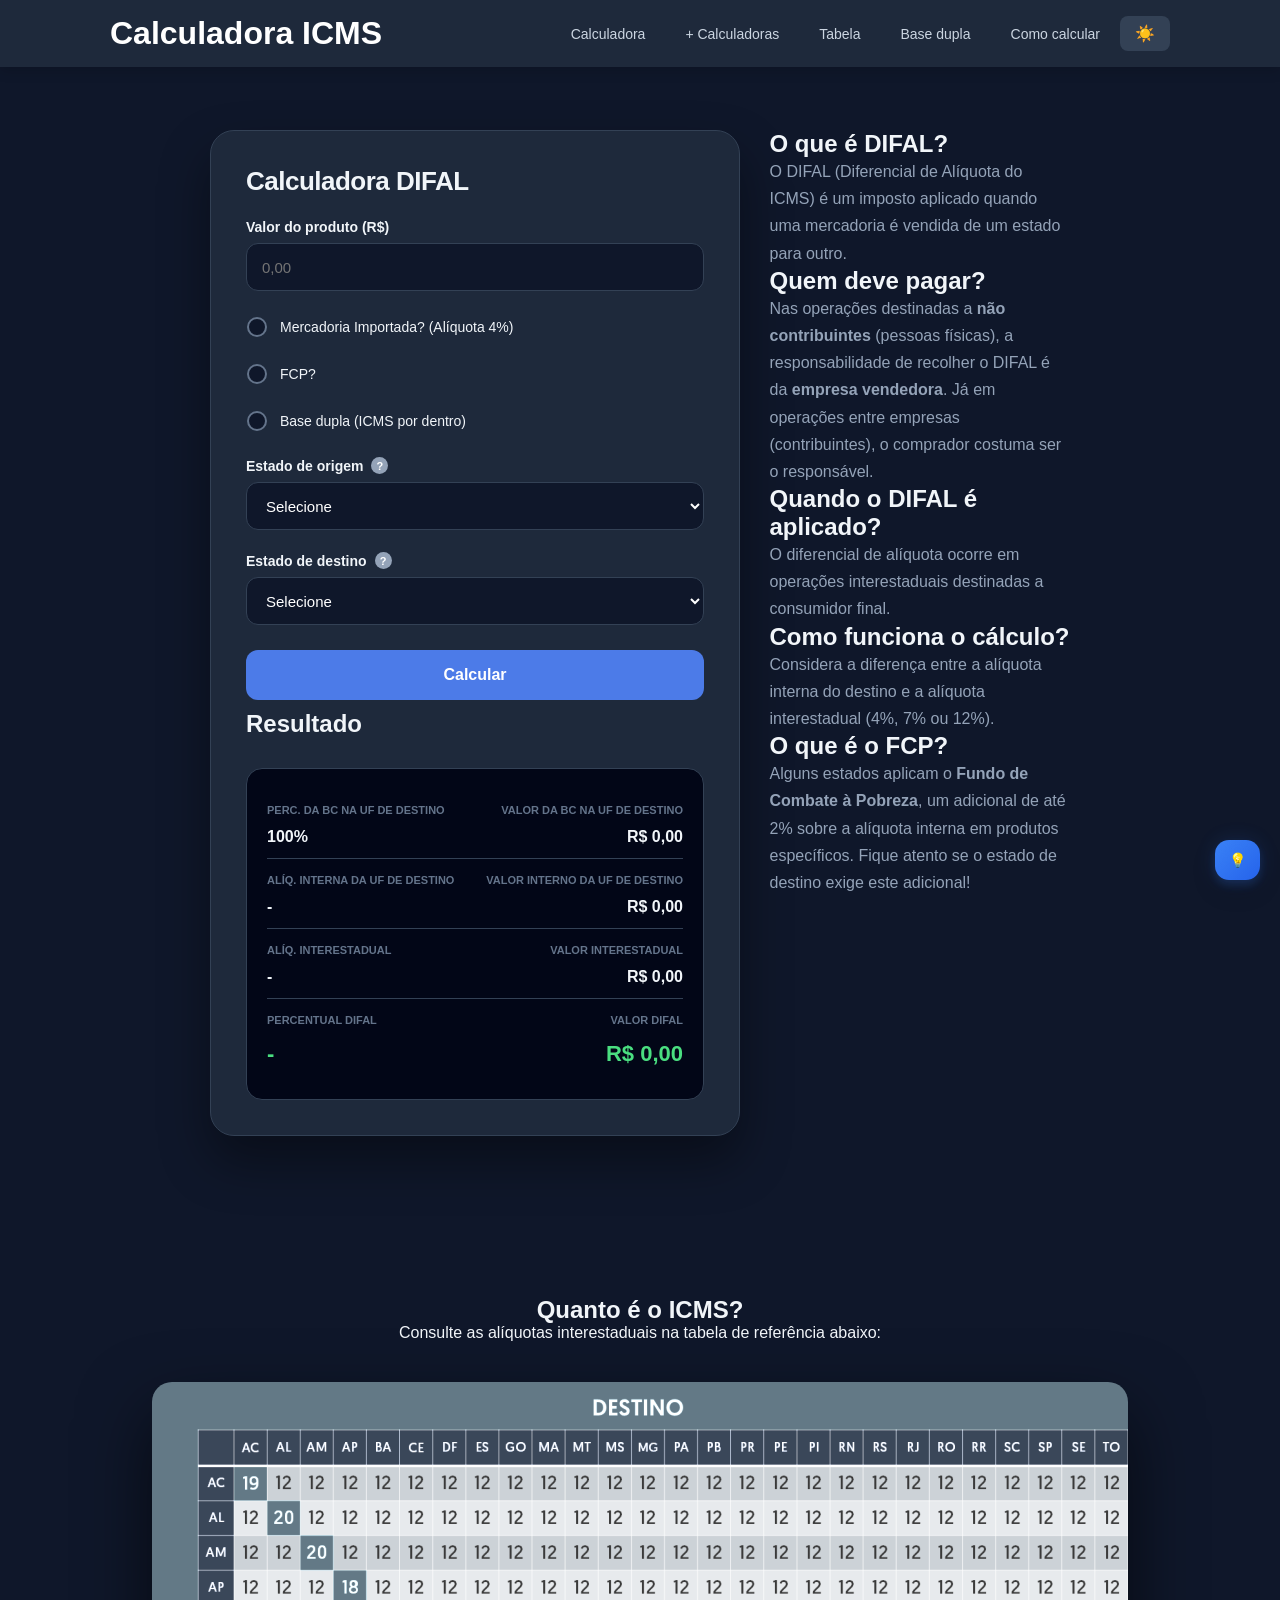
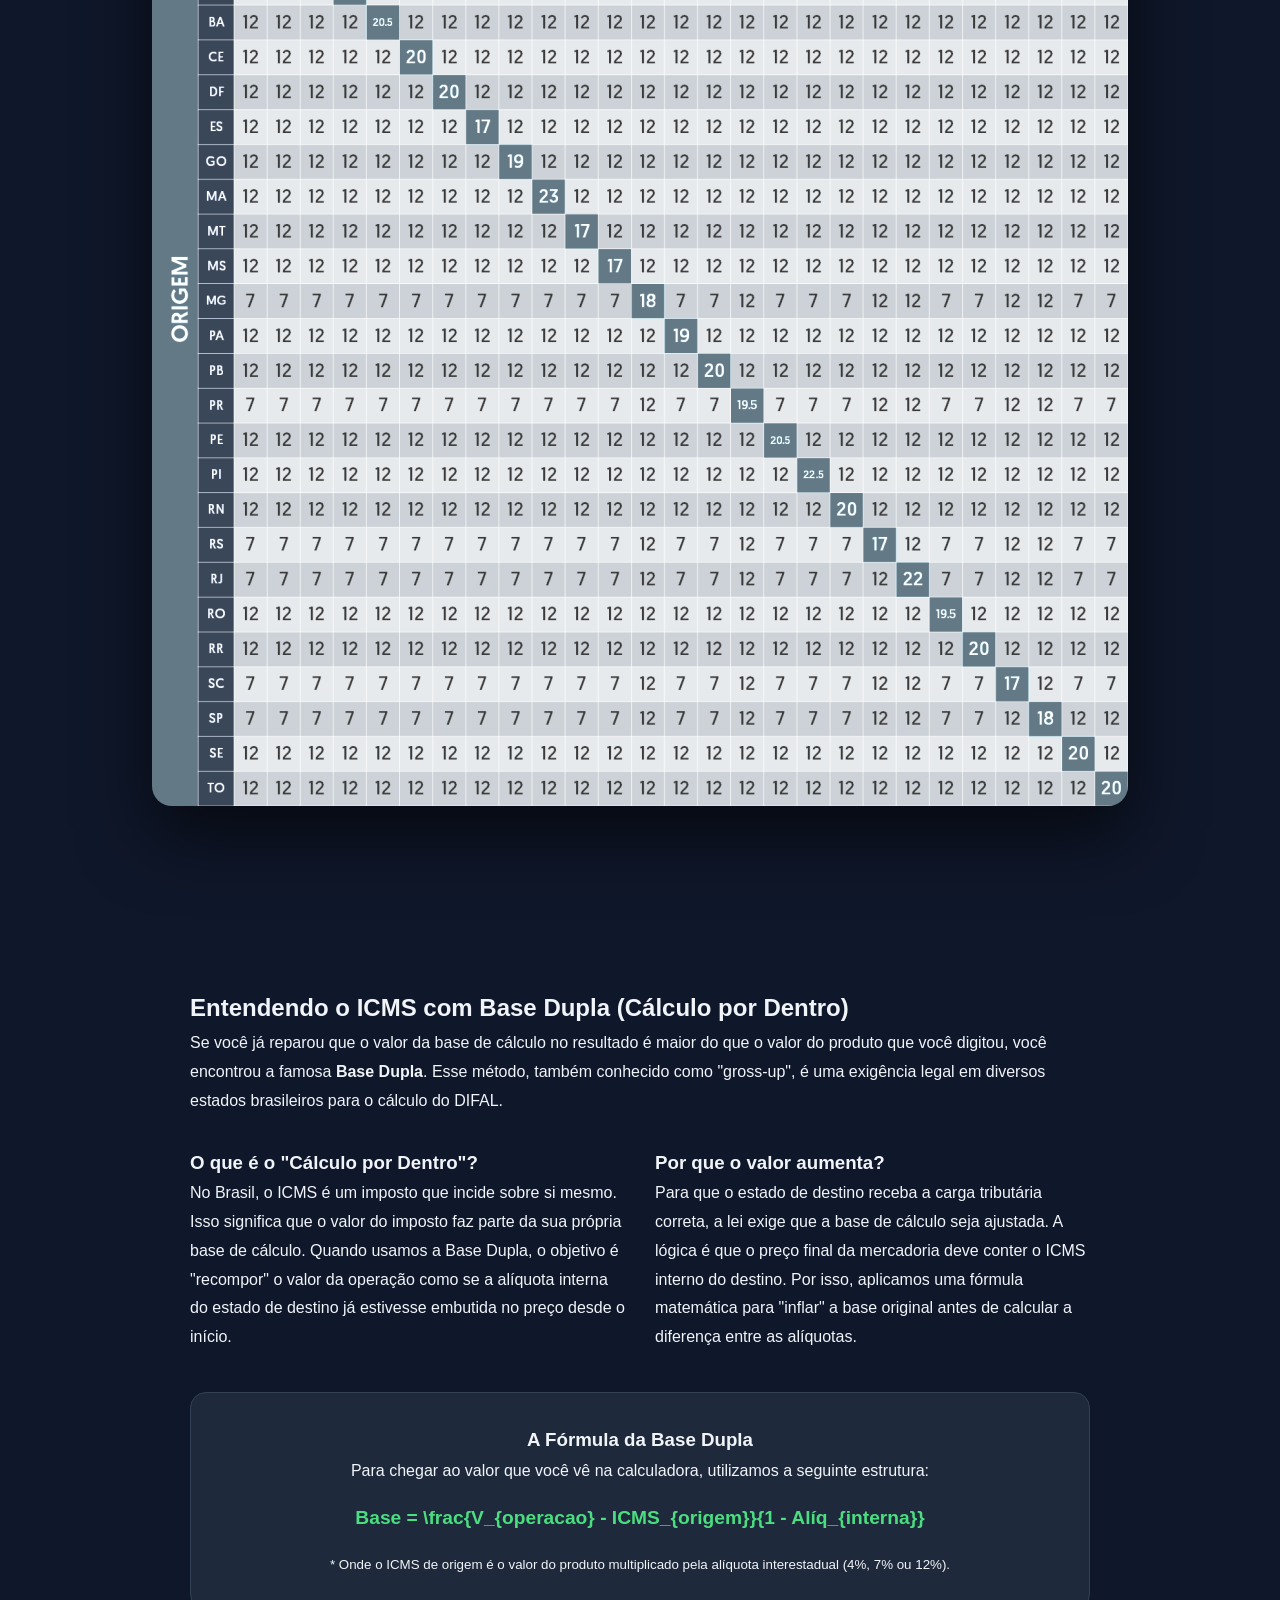
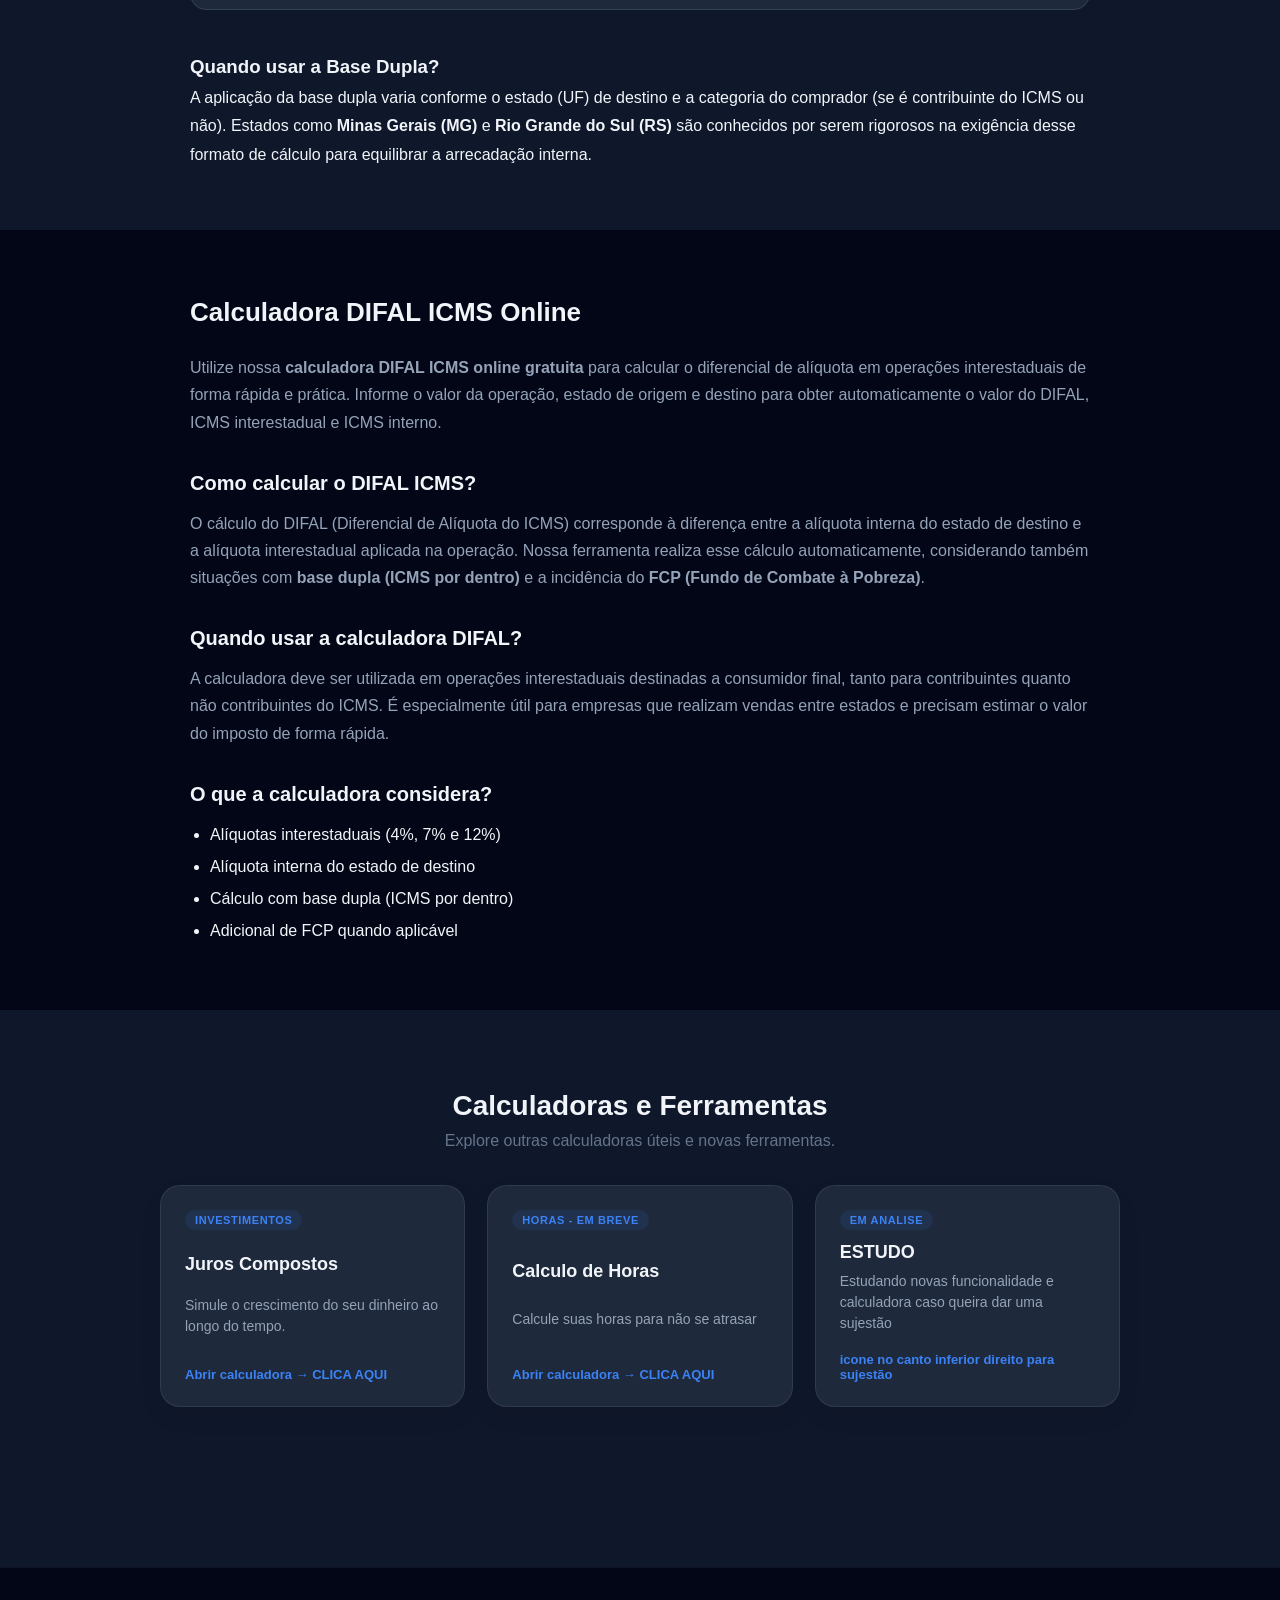
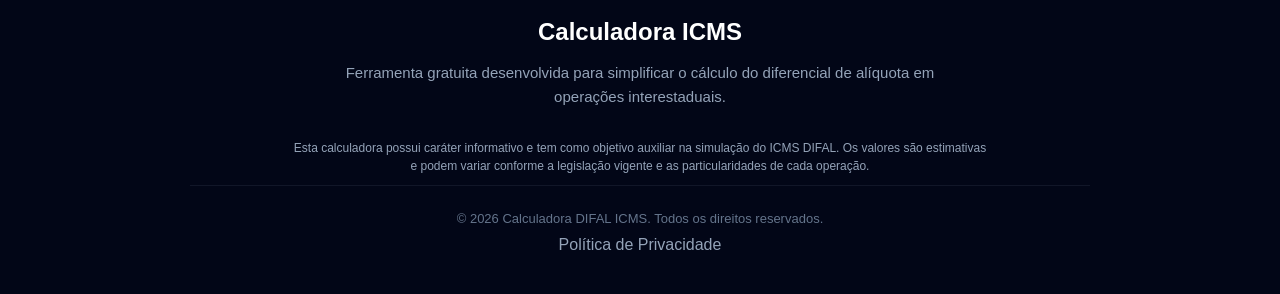
==== index.html @ e526565d "+ CALCULADORA E SUJESTÃO ADICIONEI UM CAMPO DE SUJESTÃO CASO ALGUMA PESSOA QUERIA ALGO QUE SEJA DESS" ====
<!DOCTYPE html>
<html lang="pt-BR">
<head>
    <title>Calculadora DIFAL ICMS Online Grátis (Atualizada 2026 com FCP e Base Dupla)</title>
    <meta charset="UTF-8">
    <meta name="viewport" content="width=device-width, initial-scale=1.0">
    <link rel="icon" type="image/png" href="/favicon.png">
    <link rel="shortcut icon" href="/favicon.png">
    <meta name="robots" content="index, follow">
    <link rel="stylesheet" href="style.css">
    <script async src="https://pagead2.googlesyndication.com/pagead/js/adsbygoogle.js?client=ca-pub-2922037030125492"
     crossorigin="anonymous">
    </script>
    <link rel="canonical" href="https://calculadora-icms-difal.vercel.app/">
    <meta property="og:image" content="URL_DA_IMAGEM">
    <meta name="google-adsense-account" content="ca-pub-2922037030125492">
    <meta name="description" content="Calcule o DIFAL ICMS online grátis em segundos. Ferramenta atualizada com base dupla, FCP e alíquotas interestaduais. Simples, rápido e confiável.">
    <meta name="keywords" content="ICMS DIFAL, calculadora DIFAL, diferencial de alíquota, ICMS interestadual">
    <meta property="og:title" content="Calculadora ICMS DIFAL">
    <meta property="og:description" content="Ferramenta gratuita para cálculo do DIFAL">
    <meta property="og:url" content="https://calculadora-icms-difal.vercel.app/">
    <meta property="og:type" content="website">
    <meta property="og:site_name" content="Calculadora DIFAL ICMS">
    <meta name="application-name" content="Calculadora DIFAL ICMS">
    <meta name="apple-mobile-web-app-title" content="Calculadora DIFAL ICMS">

    <script type="application/ld+json">
        {
         "@context": "https://schema.org",
         "@type": "WebSite",
         "name": "Calculadora DIFAL ICMS",
         "url": "https://calculadora-icms-difal.vercel.app/"
        }
    </script>
</head>
<body class="dark">
<header class="menu">
    <div class="menu-container">

        <h1 class="logo">Calculadora ICMS</h1>

        <!-- MENU DESKTOP -->
        <nav class="menu-links">
            <a href="#calculadora">Calculadora</a>
            <a href="#info">+ Calculadoras</a>
            <a href="#tabela">Tabela</a>
            <a href="#basedupla">Base dupla</a>
            <a href="como-calcular-difal.html">Como calcular</a>
            <button id="toggleTema" class="botaoTema">☀️</button>
        </nav>

        <!-- BOTÃO MOBILE -->
        <button id="menuToggle" class="menu-toggle">☰</button>

    </div>
</header>

<!-- OVERLAY -->
<div id="overlay" class="overlay"></div>

<!-- MENU MOBILE -->
<nav id="menuNav" class="side-menu">
    <button id="closeMenu" class="fechar-menu">✕</button>

    <a href="#calculadora">Calculadora</a>
    <a href="#info">+ Calculadoras</a>
    <a href="#tabela">Tabela ICMS</a>
    <a href="#basedupla">Base dupla ICMS</a>
    <a href="como-calcular-difal.html">Como calcular</a>

    <div class="divider"></div>

    <button id="toggleTemaMobile" class="menu-item">
        ☀️ Alternar tema
    </button>
</nav>

<section id="calculadora" class="secao-principal">
    <div class="layout">
        
        <div class="coluna-calculadora">
            <div class="card animar-entrada">
                <h1>Calculadora DIFAL</h1>

                <div class="campo">
                    <label>Valor do produto (R$)</label>
                    <input type="text" id="valor" placeholder="0,00">
                </div>

                <div class="campo-check">
                    <label class="checkbox-container">
                        <input type="checkbox" id="importado">
                    </label>
                    <span class="label-text">Mercadoria Importada? (Alíquota 4%)</span>
                </div>

                <div class="campo-check">
                    <label class="checkbox-container">
                        <input type="checkbox" id="ativarFCP" onchange="toggleFCP()">
                    </label>
                    <span class="label-text">FCP?</span>

                    <select id="fcp_select" style="display: none; width: auto; height: 35px; margin-left: 10px; padding: 2px 10px;">
                        <option value="1">1%</option>
                        <option value="2">2%</option>
                    </select>
                </div>

                <div class="campo-check">
                    <label class="checkbox-container">
                        <input type="checkbox" id="baseDupla">
                    </label>
                    <span class="label-text">Base dupla (ICMS por dentro)</span>
                </div>
                
                <div class="campo">
                    <label>
                        Estado de origem 
                        <span class="help-icon">
                            ?
                            <span class="tooltip-text">UF de onde a mercadoria está saindo (onde o vendedor está).</span>
                        </span>
                    </label>
                    <select id="origem">
                        <option value="">Selecione</option>
                    </select>
                </div>

                <div class="campo">
                    <label>
                        Estado de destino 
                        <span class="help-icon">
                            ?
                            <span class="tooltip-text">UF para onde a mercadoria será entregue (onde o comprador está).</span>
                        </span>
                    </label>
                    <select id="destino">
                        <option value="">Selecione</option>
                    </select>
                </div>
                
                <button class="botaoCalcular" onclick="calcular()">Calcular</button>

                <h2>Resultado</h2>

                <div class="resultado">
                    <div class="resultado-titulo">
                        <span>Perc. da BC na UF de destino</span>
                        <span>Valor da BC na UF de destino</span>
                    </div>
                    <div class="resultado-linha">
                        <span>100%</span>
                        <span id="resBase">R$ 0,00</span>
                    </div>
                    <div class="resultado-linha base-dupla" style="display:none;">
                        <span>Base ICMS (dupla)
                            <span class="help-icon">
                                i
                                <span class="tooltip-text">A base é "reajustada" porque o imposto integra sua própria base de cálculo (cálculo por dentro), conforme a legislação do DIFAL.</span>
                            </span>
                        </span>
                        <span id="resBaseDupla">R$ 0,00</span>
                    </div>
                    <div class="resultado-titulo">
                        <span>Alíq. interna da UF de destino</span>
                        <span>Valor interno da UF de destino</span>
                    </div>
                    <div class="resultado-linha">
                        <span id="resAliqInterna">-</span>
                        <span id="resValorInterno">R$ 0,00</span>
                    </div>

                    <div class="resultado-titulo">
                        <span>Alíq. interestadual</span>
                        <span>Valor interestadual</span>
                    </div>
                    <div class="resultado-linha">
                        <span id="resAliqInterestadual">-</span>
                        <span id="resValorInterestadual">R$ 0,00</span>
                    </div>
                    
                    <div class="resultado-titulo fcp-linha" style="display:none;">
                        <span>Alíquota FCP destino</span>
                        <span>Valor FCP destino</span>
                    </div>

                    <div class="resultado-linha fcp-linha" style="display:none;">
                        <span id="resAliqFCP">-</span>
                        <span id="resValorFCP">R$ 0,00</span>
                    </div>

                    <div class="resultado-titulo">
                        <span>Percentual DIFAL</span>
                        <span>Valor DIFAL</span>
                    </div>

                    <div class="resultado-linha destaque">
                        <span id="resDifal">-</span>
                        <span id="resValorDifal">R$ 0,00</span>
                    </div>

                    <div class="resultado-titulo total-destino" style="display:none;">
                        <span>Difal + FCP</span>
                        <span>Valor total</span>
                    </div>

                    <div class="resultado-linha destaque total-destino" style="display:none;">
                        <span>Total a recolher</span>
                        <span id="resTotalDestino">R$ 0,00</span>
                    </div>
                </div>
            </div>
        </div>

        <div  class="coluna-texto animar-entrada-atraso">
            <h2>O que é DIFAL?</h2>
            <p>O DIFAL (Diferencial de Alíquota do ICMS) é um imposto aplicado quando uma mercadoria é vendida de um estado para outro.</p>

            <h2>Quem deve pagar?</h2>
            <p>Nas operações destinadas a <b>não contribuintes</b> (pessoas físicas), a responsabilidade de recolher o DIFAL é da <b>empresa vendedora</b>. Já em operações entre empresas (contribuintes), o comprador costuma ser o responsável.</p>

            <h2>Quando o DIFAL é aplicado?</h2>
            <p>O diferencial de alíquota ocorre em operações interestaduais destinadas a consumidor final.</p>

            <h2>Como funciona o cálculo?</h2>
            <p>Considera a diferença entre a alíquota interna do destino e a alíquota interestadual (4%, 7% ou 12%).</p>

            <h2>O que é o FCP?</h2>
            <p>Alguns estados aplicam o <b>Fundo de Combate à Pobreza</b>, um adicional de até 2% sobre a alíquota interna em produtos específicos. Fique atento se o estado de destino exige este adicional!</p>
        </div>

    </div>
</section>

<section id="tabela" class="secao-tabela">
    <div class="container-tabela">
        <h2>Quanto é o ICMS?</h2>
        <p>Consulte as alíquotas interestaduais na tabela de referência abaixo:</p>
        <img class="imagemTabela" src="tabela-icms.png" alt="Tabela ICMS">
    </div>
</section>
<section id="basedupla" class="secao-explicao">
    <div class="container-texto">
        <h2>Entendendo o ICMS com Base Dupla (Cálculo por Dentro)</h2>
        <p>
            Se você já reparou que o valor da base de cálculo no resultado é maior do que o valor do produto que você digitou, você encontrou a famosa <b>Base Dupla</b>. 
            Esse método, também conhecido como "gross-up", é uma exigência legal em diversos estados brasileiros para o cálculo do DIFAL.
        </p>

        <div class="grid-explicao">
            <div class="item-explicao">
                <h3>O que é o "Cálculo por Dentro"?</h3>
                <p>
                    No Brasil, o ICMS é um imposto que incide sobre si mesmo. Isso significa que o valor do imposto faz parte da sua própria base de cálculo. 
                    Quando usamos a Base Dupla, o objetivo é "recompor" o valor da operação como se a alíquota interna do estado de destino já estivesse embutida no preço desde o início.
                </p>
            </div>

            <div class="item-explicao">
                <h3>Por que o valor aumenta?</h3>
                <p>
                    Para que o estado de destino receba a carga tributária correta, a lei exige que a base de cálculo seja ajustada. 
                    A lógica é que o preço final da mercadoria deve conter o ICMS interno do destino. Por isso, aplicamos uma fórmula matemática para "inflar" a base original antes de calcular a diferença entre as alíquotas.
                </p>
            </div>
        </div>

        <div class="formula-box">
            <h3>A Fórmula da Base Dupla</h3>
            <p>Para chegar ao valor que você vê na calculadora, utilizamos a seguinte estrutura:</p>
            <div class="formula">
                Base = \frac{V_{operacao} - ICMS_{origem}}{1 - Alíq_{interna}}
            </div>
            <p><small>* Onde o ICMS de origem é o valor do produto multiplicado pela alíquota interestadual (4%, 7% ou 12%).</small></p>
        </div>

        <h3>Quando usar a Base Dupla?</h3>
        <p>
            A aplicação da base dupla varia conforme o estado (UF) de destino e a categoria do comprador (se é contribuinte do ICMS ou não). 
            Estados como <b>Minas Gerais (MG)</b> e <b>Rio Grande do Sul (RS)</b> são conhecidos por serem rigorosos na exigência desse formato de cálculo para equilibrar a arrecadação interna.
        </p>
    </div>
</section>

<section class="secao-seo">
    <div class="container-texto">

        <h2>Calculadora DIFAL ICMS Online</h2>
        <p>
            Utilize nossa <b>calculadora DIFAL ICMS online gratuita</b> para calcular o diferencial de alíquota em operações interestaduais de forma rápida e prática.
            Informe o valor da operação, estado de origem e destino para obter automaticamente o valor do DIFAL, ICMS interestadual e ICMS interno.
        </p>

        <h3>Como calcular o DIFAL ICMS?</h3>
        <p>
            O cálculo do DIFAL (Diferencial de Alíquota do ICMS) corresponde à diferença entre a alíquota interna do estado de destino e a alíquota interestadual aplicada na operação.
            Nossa ferramenta realiza esse cálculo automaticamente, considerando também situações com <b>base dupla (ICMS por dentro)</b> e a incidência do <b>FCP (Fundo de Combate à Pobreza)</b>.
        </p>

        <h3>Quando usar a calculadora DIFAL?</h3>
        <p>
            A calculadora deve ser utilizada em operações interestaduais destinadas a consumidor final, tanto para contribuintes quanto não contribuintes do ICMS.
            É especialmente útil para empresas que realizam vendas entre estados e precisam estimar o valor do imposto de forma rápida.
        </p>

        <h3>O que a calculadora considera?</h3>
        <ul>
            <li>Alíquotas interestaduais (4%, 7% e 12%)</li>
            <li>Alíquota interna do estado de destino</li>
            <li>Cálculo com base dupla (ICMS por dentro)</li>
            <li>Adicional de FCP quando aplicável</li>
        </ul>

    </div>
</section>
<section id="info" class="secao-outras">

<div class="container-outras">

    <div class="titulo-calculadoras">
        <h2>Calculadoras e Ferramentas</h2>
        <p class="subtitulo-calculadoras">
            Explore outras calculadoras úteis e novas ferramentas.
        </p>    
    </div>
    <div class="grid-calculadoras">

        <a href="https://calculadora-financeira-sigma.vercel.app/" class="card-link">
            <span class="tag">Investimentos</span>
            <h3>Juros Compostos</h3>
            <p>Simule o crescimento do seu dinheiro ao longo do tempo.</p>
            <span class="cta">Abrir calculadora → CLICA AQUI</span>
        </a>

        <a href="#" class="card-link">
            <span class="tag">HORAS - EM BREVE</span>
            <h3>Calculo de Horas</h3>
            <p>Calcule suas horas para não se atrasar</p>
            <span class="cta">Abrir calculadora → CLICA AQUI</span>
        </a>

        <a href="#" class="card-link">
            <span class="tag">EM ANALISE</span>
            <h3>ESTUDO</h3>
            <p>Estudando novas funcionalidade e calculadora caso queira dar uma sujestão</p>
            <span class="cta">icone no canto inferior direito para sujestão</span>
        </a>


    </div>
</div>    
</section>
<footer class="footer">
    <div class="footer-container">
        <div class="footer-grid">
            <div class="footer-col centralizado">
                <h3 class="logo-footer">Calculadora ICMS</h3>
                <p>Ferramenta gratuita desenvolvida para simplificar o cálculo do diferencial de alíquota em operações interestaduais.</p>
            </div>
        </div>
        <div class="aviso-footer">
            <p>
            Esta calculadora possui caráter informativo e tem como objetivo auxiliar na simulação do ICMS DIFAL. 
            Os valores são estimativas e podem variar conforme a legislação vigente e as particularidades de cada operação.
            </p>
        </div>
        <div class="footer-bottom">
            <p>&copy; 2026 Calculadora DIFAL ICMS. Todos os direitos reservados.</p>
            
        </div>

        <div class="politica-privacidade">
            <a href="/politica-de-privacidade.html" style="color:#94a3b8; text-decoration:none;">
                Política de Privacidade
            </a>
        </div>
    </div>
</footer>
<div id="modalImagem" class="modal-imagem">
    <span class="fechar-modal">&times;</span>
    <img id="imgExpandida" class="conteudo-modal">
</div>
<script src="script.js"></script>
<!-- BOTÃO -->
<div class="btn-sugestao" onclick="abrirSugestao()">💡</div>

<!-- MODAL -->
<div class="modal-sugestao" id="modalSugestao">
  <div class="box-sugestao">

    <div class="topo-sugestao">
      <span>Enviar sugestão</span>
      <button onclick="fecharSugestao()">✕</button>
    </div>

    <form action="https://formsubmit.co/ajax/leotr2016.jb@gmail.com" method="POST"
        id="formSugestao"
        >

        <input type="text" name="titulo" placeholder="Título da sugestão" required>

        <textarea name="mensagem" placeholder="Digite sua sugestão..." required></textarea>

        <input type="hidden" name="_captcha" value="false">

        <button type="button" onclick="enviarSugestao()" class="btn-enviar-sugestao">
        Enviar sugestão
        </button>

        <div class="msg-sucesso" id="msgSucesso">
        Sugestão enviada com sucesso!
        </div>

    </form>

  </div>
</div>
</body>
</html>
---- style.css ----
/* --- CONFIGURAÇÕES GERAIS E TRANSICÃO DE TEMA --- */
body {
    font-family: 'Segoe UI', Tahoma, Geneva, Verdana, sans-serif;
    margin: 0;
    transition: background 0.4s ease, color 0.4s ease;
    background: #f1f5f9;
    color: #1e293b;
    overflow-x: hidden;
    padding-top: 70px;
}

* {
    margin: 0;
    padding: 0;
    box-sizing: border-box;
}
/* --- ANIMAÇÕES (Keyframes) --- */
@keyframes fadeInUp {
    from {
        opacity: 0;
        transform: translateY(30px);
    }
    to {
        opacity: 1;
        transform: translateY(0);
    }
}
@keyframes pulse {
    0% { box-shadow: 0 0 0 0 rgba(76, 123, 232, 0.6); }
    70% { box-shadow: 0 0 0 12px rgba(76, 123, 232, 0); }
    100% { box-shadow: 0 0 0 0 rgba(76, 123, 232, 0); }
}

.animar-entrada {
    animation: fadeInUp 0.7s ease-out forwards;
}

.animar-entrada-atraso {
    animation: fadeInUp 0.7s ease-out 0.3s forwards;
    opacity: 0;
}

/* --- MENU --- */
.menu { 
    position: fixed; /* Faz o menu ficar parado no topo */
    top: 0;
    left: 0;
    width: 100%;
    background: #1e293b; 
    padding: 15px 0; 
    box-shadow: 0 4px 12px rgba(0,0,0,0.15); /* Sombra para dar profundidade */
    z-index: 1000; /* Garante que ele fique acima de tudo */
    transition: background 0.3s ease, backdrop-filter 0.3s ease, box-shadow 0.3s ease;
}
.menu.topo {
    background: #1e293b;
}
.menu.scroll {
    background: rgba(30, 41, 59, 0.65);
    backdrop-filter: blur(10px);
    -webkit-backdrop-filter: blur(10px);
    box-shadow: 0 8px 25px rgba(0,0,0,0.2);
}
.menu-container {
    max-width: 1100px;
    margin: 0 auto;
    padding: 0 20px;
    display: flex;
    align-items: center;
    justify-content: space-between;
    transform: translateZ(0);
}
.menu nav a { 
    color: #cbd5e1; 
    margin-left: 20px; 
    text-decoration: none; 
    font-size: 14px; 
    transition: 0.3s;
}
.menu nav a:hover { color: #3b82f6; }
.logo { color: white; margin: 0; font-weight: 800; }

.botaoTema {
    background: #334155;
    color: white;
    border: none;
    padding: 8px 15px;
    border-radius: 8px;
    cursor: pointer;
    font-size: 16px;
    transition: transform 0.2s;
}
.botaoTema:active { transform: scale(0.9); }

/* --- LAYOUT CENTRALIZADO E LARGURA --- */
.secao-principal {
    display: flex;
    justify-content: center; /* Centraliza horizontalmente */
    width: 100%;
}

.layout {
    display: flex;
    gap: 30px;
    width: 100%;
    max-width: 900px;
    width: 100%; 
    margin: 0 auto; 
    padding: 60px 20px;
    flex-wrap: wrap;
    justify-content: center; 
}
.coluna-calculadora { flex: 1.3; min-width: 320px; width: 100%; }
.coluna-texto {
    flex: 0.7;
    min-width: 300px;
}
.coluna-texto p { line-height: 1.7; color: #475569; }

/* --- CARD E SOMBRAS --- */
.card {
    padding: 35px;
    border-radius: 24px;
    background: white;
    box-shadow: 0 20px 40px rgba(0,0,0,0.06), 0 5px 15px rgba(0,0,0,0.04);
    border: 1px solid rgba(255,255,255,0.8);
    width: 100%;
    margin-bottom: 20px;
    box-sizing: border-box; /* Garante padding correto */
}

.card h1 { margin-top: 0; font-size: 26px; letter-spacing: -0.5px; }

.campo { margin-top: 22px; width: 100%; }
.campo label { 
    display: flex; 
    align-items: center; 
    margin-bottom: 8px; 
    font-weight: 600; 
    font-size: 14px; 
}

/* TOOLTIP ESTILIZADO */
.help-icon {
    position: relative;
    display: inline-flex;
    align-items: center;
    justify-content: center;
    width: 17px;
    height: 17px;
    background-color: #94a3b8;
    color: white;
    border-radius: 50%;
    font-size: 11px;
    cursor: help;
    margin-left: 8px;
    transition: 0.3s;
}
.help-icon:hover { background-color: #4c7be8; }

.tooltip-text {
    visibility: hidden;
    width: 220px;
    background-color: #1e293b;
    color: #fff;
    text-align: center;
    border-radius: 10px;
    padding: 12px;
    position: absolute;
    z-index: 10;
    bottom: 160%;
    left: 50%;
    transform: translateX(-50%) translateY(10px);
    opacity: 0;
    transition: all 0.3s cubic-bezier(0.68, -0.55, 0.265, 1.55);
    font-weight: normal;
    font-size: 12px;
    box-shadow: 0 10px 20px rgba(0,0,0,0.2);
}

.help-icon:hover .tooltip-text {
    visibility: visible;
    opacity: 1;
    transform: translateX(-50%) translateY(0);
}

/* INPUTS E SELECTS UNIFICADOS (Garante mesmo tamanho) */
input, select {
    width: 100%;
    height: 48px;
    padding: 10px 15px;
    border: 1px solid #e2e8f0;
    border-radius: 12px;
    font-size: 15px;
    transition: 0.3s;
    background: #f8fafc;
    box-sizing: border-box; /* Crucial para o tamanho unificado */
}
input:focus, select:focus {
    outline: none;
    border-color: #3b82f6;
    background: white;
    box-shadow: 0 0 0 4px rgba(59, 130, 246, 0.1);
}

/* CHECKBOX */
.campo-check {
    margin: 25px 0;
    display: flex;
    align-items: center;
    gap: 12px;
}
.checkbox-container {
    display: flex;
    align-items: center;
    cursor: pointer;
}
.checkbox-container input {
    width: 20px;
    height: 20px;
    accent-color: #4c7be8;
}
.label-text { 
    font-size: 14px; 
    color: #1e293b; /* cor padrão (modo claro) */
    user-select: none; 
}
body.dark .label-text {
    color: #f1f5f9;
}
/* BOTÃO CALCULAR */
.botaoCalcular {
    width: 100%;
    background: #4c7be8;
    color: white;
    border: none;
    padding: 16px;
    border-radius: 12px;
    cursor: pointer;
    margin-top: 25px;
    margin-bottom: 10px;
    font-weight: 700;
    font-size: 16px;
    transition: 0.3s;
    animation: pulse 2.5s infinite;
}
.botaoCalcular:hover { 
    background: #2563eb; 
    transform: translateY(-2px);
    animation: none;
}

/* RESULTADOS */
.resultado { 
    margin-top: 30px; 
    padding: 20px; 
    border-radius: 16px; 
    background: #f1f5f9; 
    border: 1px solid #e2e8f0; 
}
.resultado-titulo { display: flex; justify-content: space-between; font-size: 11px; color: #64748b; margin-top: 15px; text-transform: uppercase; font-weight: 700; }
.resultado-linha { display: flex; justify-content: space-between; padding: 12px 0; font-weight: 600; border-bottom: 1px solid #e2e8f0; }
.destaque { color: #3b82f6; border-bottom: none; font-size: 22px; padding-top: 15px; }

/* SEÇÃO TABELA E IMAGEM */
.secao-tabela { padding: 80px 20px; text-align: center; background: #fff; width: 100%; display: flex; justify-content: center; }
.imagemTabela { 
    display: block; 
    margin: 40px auto;
    width: 100%; 
    max-width: 100%; 
    height: auto;
    border-radius: 20px; 
    box-shadow: 0 30px 60px rgba(0,0,0,0.12);
    transition: 0.5s cubic-bezier(0.175, 0.885, 0.32, 1.275);
}
.imagemTabela:hover {
    transform: scale(1.03) translateY(-10px);
    box-shadow: 0 40px 80px rgba(0,0,0,0.18);
}

/* FOOTER */
.footer { 
    text-align: center; 
    padding: 50px; 
    background: #1e293b; 
    color: #94a3b8; 
    width: 100%; 
}

/* --- DARK MODE --- */
body.dark { background: #0f172a; color: #f1f5f9; }
body.dark .card { background: #1e293b; border-color: #334155; box-shadow: 0 25px 50px rgba(0,0,0,0.4); }
body.dark .coluna-texto p { color: #94a3b8; }
body.dark input, body.dark select { background: #0f172a; color: white; border-color: #334155; }
body.dark .resultado { background: #020617; border-color: #334155; }
body.dark .resultado-linha { border-color: #334155; }
body.dark .destaque { color: #4ade80; }
body.dark .secao-tabela { background: #0f172a; }
body.dark .imagemTabela { box-shadow: 0 30px 70px rgba(0,0,0,0.6); }

/* RESPONSIVIDADE */
@media (max-width: 768px) {
    .secao-principal, .secao-tabela, .footer { width: 100%; box-sizing: border-box; }
    .layout { padding: 40px 20px; gap: 40px; max-width: 100%; }
    .coluna-calculadora, .coluna-texto { flex: 100%; width: 100%; }
    .card { padding: 20px; }
    .botaoCalcular { animation: none; }
}
/* --- FOOTER SIMPLIFICADO --- */
.footer {
    background: #1e293b;
    color: #f1f5f9;
    padding: 50px 20px 40px;
    margin-top: 80px;
    border-top: 1px solid rgba(255,255,255,0.05);
}

.footer-container {
    max-width: 900px; /* Mantém o alinhamento de 900px da calculadora */
    margin: 0 auto;
}

.footer-grid {
    display: flex;
    justify-content: center;
    margin-bottom: 30px;
}

.footer-col.centralizado {
    text-align: center;
    max-width: 600px;
}

.footer-col h3.logo-footer {
    color: #fff;
    margin-bottom: 15px;
    font-size: 24px;
    font-weight: 800;
}

.footer-col p {
    font-size: 15px;
    line-height: 1.6;
    color: #94a3b8;
    margin: 0;
}

/* LINHA INFERIOR */
.footer-bottom {
    border-top: 1px solid rgba(148, 163, 184, 0.1);
    padding-top: 25px;
    text-align: center;
}

.footer-bottom p {
    font-size: 13px;
    color: #64748b;
    margin: 0;
}

/* AJUSTE DARK MODE */
body.dark .footer {
    background: #020617;
}
/* Container para os dois checkboxes ficarem lado a lado */
.grupo-checkbox {
    display: flex;
    gap: 20px;
    flex-wrap: wrap;
    margin: 25px 0;
}

/* Alinhamento de cada item (checkbox + texto) */
.item-check {
    display: flex;
    align-items: center;
    gap: 10px;
}

/* Classe para o campo de FCP começar escondido */
.fcp-input-oculto {
    display: none;
    margin-top: 10px;
}

/* Animação suave quando o campo aparecer (opcional, já que você tem keyframes) */
#campoFCPInput {
    animation: fadeInUp 0.4s ease;
}
/* --- CHECKBOX CIRCULAR PERFEITO --- */
.campo-check {
    margin: 25px 0;
    display: flex;
    align-items: center;
    gap: 12px;
}

.checkbox-container {
    display: inline-flex; /* Mudado para inline-flex para não esticar */
    align-items: center;
    justify-content: center;
    cursor: pointer;
    width: 22px; 
    height: 22px;
    flex-shrink: 0; /* Impede que o container achate */
}

.checkbox-container input[type="checkbox"] {
    appearance: none;
    -webkit-appearance: none;
    width: 20px; /* Tamanho fixo */
    height: 20px; /* Tamanho fixo */
    border: 2.5px solid #475569; 
    border-radius: 50%; /* Garante o círculo */
    background: #ffffff;
    cursor: pointer;
    transition: all 0.2s ease;
    display: flex;
    align-items: center;
    justify-content: center;
    margin: 0;
    padding: 0;
    flex-shrink: 0; /* Impede que o input fique oval */
    box-sizing: border-box;
}

/* Quando marcado: Fundo escuro */
.checkbox-container input[type="checkbox"]:checked {
    background: #1e293b; 
    border-color: #1e293b;
}

/* O "ponto final" branco dentro */
.checkbox-container input[type="checkbox"]:checked::after {
    content: '';
    width: 8px;
    height: 8px;
    background: #ffffff;
    border-radius: 50%;
    display: block;
    flex-shrink: 0;
}

/* --- AJUSTE DARK MODE (MAIS ESCURO E VISÍVEL) --- */
body.dark .checkbox-container input[type="checkbox"] {
    background: #0f172a;
    border-color: #64748b; /* Borda mais visível no escuro */
}

body.dark .checkbox-container input[type="checkbox"]:checked {
    background: #4c7be8; /* Azul destaque para o ponto final */
    border-color: #4c7be8;
}
/* Ajuste para o seletor de FCP aparecer ao lado */
#fcp_select {
    border-radius: 8px;
    font-size: 13px;
    border: 2px solid #475569;
    background: #fff;
    cursor: pointer;
    animation: fadeInSlide 0.3s ease;
}

@keyframes fadeInSlide {
    from { opacity: 0; transform: translateX(-10px); }
    to { opacity: 1; transform: translateX(0); }
}

body.dark #fcp_select {
    background: #1e293b;
    color: #fff;
    border-color: #64748b;
}
@media (max-width: 1024px) {
    .layout {
        flex-direction: column;
        align-items: center;
        padding: 40px 20px;
        gap: 30px;
    }

    .coluna-calculadora,
    .coluna-texto {
        width: 100%;
        max-width: 700px;
        flex: none;
    }
    .imagemTabela {
        max-width: 100%;
        height: auto;
    }
}
/* Ajuste específico para o ícone dentro da área de resultados */
.resultado-linha span .help-icon {
    width: 15px;
    height: 15px;
    font-size: 10px;
    margin-left: 5px;
    vertical-align: middle;
}

/* Garante que o tooltip não fique cortado se o card for pequeno */
.resultado {
    position: relative; 
}
.secao-explicao {
    padding: 60px 20px;
    background: #f8fafc;
    display: flex;
    justify-content: center;
}

body.dark .secao-explicao {
    background: #0f172a;
}

.container-texto {
    max-width: 900px;
    width: 100%;
    line-height: 1.8;
}

.grid-explicao {
    display: grid;
    grid-template-columns: 1fr 1fr;
    gap: 30px;
    margin: 30px 0;
}

.formula-box {
    background: #e2e8f0;
    padding: 30px;
    border-radius: 16px;
    text-align: center;
    margin: 40px 0;
}

body.dark .formula-box {
    background: #1e293b;
    border: 1px solid #334155;
}

.formula {
    font-size: 1.2rem;
    font-weight: bold;
    color: #2563eb;
    margin: 15px 0;
}

body.dark .formula {
    color: #4ade80;
}

@media (max-width: 768px) {
    .grid-explicao {
        grid-template-columns: 1fr;
    }
}
/* MODAL IMAGEM (ZOOM) */
.modal-imagem {
    display: none;
    position: fixed;
    z-index: 9999;
    padding: 20px;
    left: 0;
    top: 0;
    width: 100%;
    height: 100%;
    background: rgba(0,0,0,0.9);
    justify-content: center;
    align-items: center;
}

.conteudo-modal {
    max-width: 95%;
    max-height: 90%;
    border-radius: 12px;
    transition: transform 0.2s ease;
    transform-origin: center center;
    cursor: zoom-in;
    touch-action: none; /* importante pro mobile */
}

@keyframes zoomIn {
    from {
        transform: scale(0.8);
        opacity: 0;
    }
    to {
        transform: scale(1);
        opacity: 1;
    }
}

.fechar-modal {
    position: absolute;
    top: 20px;
    right: 30px;
    color: #fff;
    font-size: 35px;
    font-weight: bold;
    cursor: pointer;
}

/* cursor de clique na imagem */
.imagemTabela {
    cursor: zoom-in;
}
/* BOTÃO HAMBURGUER */
.menu-toggle {
    display: block;
    font-size: 22px;
    background: none;
    border: none;
    color: white;
    cursor: pointer;
}

/* OVERLAY */
.overlay {
    position: fixed;
    top: 0;
    left: 0;
    width: 100%;
    height: 100%;
    background: rgba(0,0,0,0.5);
    opacity: 0;
    pointer-events: none;
    transition: 0.3s;
    z-index: 1050;
}

.overlay.ativo {
    opacity: 1;
    pointer-events: all;
}

/* MENU LATERAL */
.side-menu {
    position: fixed;
    top: 0;
    left: -260px;
    width: 260px;
    height: 100%;
    background: #1e293b;
    padding: 20px;
    display: flex;
    flex-direction: column;
    gap: 10px;
    transition: transform 0.3s cubic-bezier(0.4, 0, 0.2, 1);
    z-index: 1100;
}


.side-menu.ativo {
    left: 0;
}
.side-menu.ativo ~ #menuSensor {
    pointer-events: none;
}
/* --- ESTILIZAÇÃO DO CONTEÚDO DO MENU LATERAL --- */
.side-menu a {
    color: #cbd5e1; /* Cor cinza clara */
    text-decoration: none;
    padding: 12px 15px;
    border-radius: 8px;
    font-size: 16px;
    transition: all 0.2s ease;
    display: block;
}

.side-menu a:hover {
    background: rgba(255, 255, 255, 0.08);
    color: #ffffff;
    padding-left: 20px; /* Efeito de deslize no hover */
}

.divider {
    height: 1px;
    background: rgba(255, 255, 255, 0.1);
    margin: 15px 0;
}

/* Estilo do botão de alternar tema dentro do menu */
.menu-item {
    background: #334155;
    color: white;
    border: none;
    padding: 12px 15px;
    border-radius: 8px;
    cursor: pointer;
    text-align: left;
    font-size: 15px;
    font-family: inherit;
    transition: background 0.2s;
}

.menu-item:hover {
    background: #475569;
}

/* Ajuste para o botão hambúrguer não sumir no topo */
.menu-toggle {
    transition: transform 0.2s;
}
.menu-toggle:active {
    transform: scale(0.9);
}
/* --- BOTÃO DE FECHAR NO MENU --- */
.fechar-menu {
    background: none;
    border: none;
    color: #cbd5e1;
    font-size: 24px;
    cursor: pointer;
    align-self: flex-end; /* Joga a seta para a direita */
    padding: 10px;
    margin-bottom: 10px;
    transition: transform 0.2s, color 0.2s;
    display: flex;
    align-items: center;
    justify-content: center;
}

.fechar-menu:hover {
    color: #ffffff;
    transform: translateX(5px); /* Pequeno movimento para a direita */
}

/* Garante que o menu lateral use flexbox para alinhar a seta */
.side-menu {
    display: flex;
    flex-direction: column;
}
.menu-sensor {
    position: fixed;
    top: 0;
    width: 80px;
    height: 100vh;
    z-index: 1200;
    background: transparent;
}
.side-menu {
    transition: transform 0.3s cubic-bezier(0.4, 0, 0.2, 1);
}

/* Ajuste para o menu lateral ser fluido */
.side-menu {
    transition: transform 0.3s cubic-bezier(0.4, 0, 0.2, 1), left 0.3s ease;
    z-index: 1100; /* Acima do sensor e do header fixo */
}

/* Opcional: destaque visual quando o menu está aberto */
.side-menu.ativo {
    box-shadow: 5px 0 25px rgba(0,0,0,0.5);
}
/* Sensor posicionado sobre o ícone */
.sensor-inteligente {
    position: absolute;
    left: 10px; /* Alinhado ao início do container */
    top: 50%;
    transform: translateY(-50%);
    width: 80px;  /* Área de detecção lateral */
    height: 60px; /* Área de detecção vertical */
    background: transparent; /* Invisível */
    z-index: 101; /* Acima do botão para detectar o mouse antes */
    cursor: pointer;
}

/* Ajuste para o container do menu permitir o posicionamento absoluto do sensor */
.menu-container {
    position: relative;
}
/* Faixa de ativação vertical alinhada ao ícone */
.sensor-vertical {
    position: fixed;
    top: 0;
    /* Ajuste este valor para alinhar exatamente com o seu ícone */
    left: 15px; 
    width: 40px; /* Largura da "zona de detecção" */
    height: 100vh;
    background: transparent; /* Mude para rgba(255,0,0,0.1) se quiser ver onde ela está para testar */
    z-index: 1050;
}

/* Garante que o menu lateral tenha prioridade de clique quando aberto */
.side-menu.ativo {
    z-index: 1100;
}
.menu-texto {
    font-size: 18px;
    color: #cbd5e1;
}
/* MENU DESKTOP */
.menu-links {
    display: flex;
    align-items: center;
    gap: 20px;
}

.menu-links a {
    color: #cbd5e1;
    text-decoration: none;
    font-size: 14px;
    transition: 0.2s;
}

.menu-links a:hover {
    color: #3b82f6;
}

/* BOTÃO MOBILE ESCONDIDO NO DESKTOP */
.menu-toggle {
    display: none;
}

/* MOBILE */
@media (max-width: 768px) {
    .menu-links {
        display: none;
    }

    .menu-toggle {
        display: block;
        font-size: 24px;
        background: none;
        border: none;
        color: white;
        cursor: pointer;
    }
}
.aviso-footer {
    margin: 20px auto 10px;
    max-width: 700px;
    text-align: center;
}

.aviso-footer p {
    font-size: 12px;
    color: #64748b;
    line-height: 1.5;
}

body.dark .aviso-footer p {
    color: #94a3b8;
}
.secao-seo {
    padding: 60px 20px;
    display: flex;
    justify-content: center;
    background: #ffffff;
}

body.dark .secao-seo {
    background: #020617;
}

.secao-seo .container-texto {
    max-width: 900px;
    line-height: 1.7;
}

.secao-seo h2 {
    font-size: 26px;
    margin-bottom: 20px;
}

.secao-seo h3 {
    margin-top: 30px;
    margin-bottom: 10px;
    font-size: 20px;
}

.secao-seo p {
    color: #475569;
    margin-bottom: 10px;
}

body.dark .secao-seo p {
    color: #94a3b8;
}

.secao-seo ul {
    margin-top: 10px;
    padding-left: 20px;
}

.secao-seo li {
    margin-bottom: 5px;
}
.politica-privacidade {
    margin-top: 10px;
}
.secao-outras {
    padding: 80px 20px;
    background: #f8fafc;
    display: flex;
    justify-content: center;
}

body.dark .secao-outras {
    background: #0f172a;
}

.container-outras {
    max-width: 950px;
    width: 100%;
    text-align: center;
}

.container-outras h2 {
    font-size: 28px;
    margin-bottom: 10px;
}

.container-outras p {
    color: #64748b;
}

/* GRID MELHORADO */
.grid-calculadoras {
    display: grid;
    grid-template-columns: repeat(3, minmax(0, 1fr));
    gap: 22px;
    margin-top: 35px;

    max-width: 1000px;
    width: 100%;
    margin-left: auto;
    margin-right: auto;

    padding: 0 20px;
    align-items: stretch;
}

/* CARD MAIS “APP” */
.card-link {
    position: relative;
    display: flex;
    flex-direction: column;
    justify-content: space-between;

    padding: 24px;
    border-radius: 20px;

    background: white;
    text-decoration: none;
    color: #0f172a;

    box-shadow: 0 10px 25px rgba(0,0,0,0.06);
    border: 1px solid rgba(148,163,184,0.2);

    transition: all 0.25s ease;
    min-height: 170px;
}

.card-link:hover {
    transform: translateY(-6px);
    box-shadow: 0 25px 60px rgba(0,0,0,0.12);
    border-color: #3b82f6;
}


/* TAG pequena topo */
.tag {
    font-size: 11px;
    font-weight: 700;
    text-transform: uppercase;
    letter-spacing: 0.6px;

    color: #3b82f6;
    background: rgba(59,130,246,0.1);

    padding: 4px 10px;
    border-radius: 999px;

    width: fit-content;
    margin-bottom: 12px;
}

/* título */
.card-link h3 {
    margin: 0;
    font-size: 18px;
    font-weight: 700;
}

.card-link p {
    margin-top: 8px;
    font-size: 14px;
    color: #64748b;
    line-height: 1.5;
}
/* CTA estilo botão leve */
.cta {
    margin-top: 18px;
    font-weight: 600;
    font-size: 13px;
    color: #3b82f6;

    display: inline-flex;
    align-items: center;
    gap: 6px;
}
/* DARK MODE */
body.dark .card-link {
    background: #1e293b;
    color: #f1f5f9;
    border-color: rgba(148,163,184,0.15);
}

body.dark .card-link p {
    color: #94a3b8;
}

body.dark .card-link:hover {
    box-shadow: 0 25px 70px rgba(0,0,0,0.6);
}

@media (max-width: 900px) {
    .grid-calculadoras {
        grid-template-columns: repeat(2, 1fr);
        gap: 16px;
    }
}

@media (max-width: 600px) {
    .grid-calculadoras {
        grid-template-columns: 1fr;
        gap: 14px;
        padding: 0 16px;
    }

    .card-link {
        padding: 20px;
        border-radius: 16px;
        min-height: auto;
    }
}
/* BOTÃO FLUTUANTE */
.btn-sugestao{
position:fixed;
right:20px;
bottom:20px;
display:flex;
align-items:center;
gap:8px;
padding:12px 14px;
border-radius:14px;
background:linear-gradient(135deg,#3b82f6,#2563eb);
color:white;
font-size:14px;
font-weight:600;
cursor:pointer;
box-shadow:
0 10px 25px rgba(0,0,0,0.15),
0 5px 10px rgba(59,130,246,0.2);
z-index:999;
transition:all .25s ease;
}

/* hover */
.btn-sugestao:hover{
transform:translateY(-4px);
box-shadow:
0 20px 40px rgba(0,0,0,0.2),
0 10px 20px rgba(59,130,246,0.25);
}

.btn-sugestao:active{
transform:translateY(-1px);
}
/* efeito glow */
.btn-sugestao::after{
content:"";
position:absolute;
inset:0;
border-radius:14px;
background:linear-gradient(135deg,#3b82f6,#2563eb);
opacity:.15;
filter:blur(10px);
z-index:-1;
}

/* MODAL */
.modal-sugestao{
position:fixed;
top:0;
left:0;
width:100%;
height:100%;
background:rgba(0,0,0,0.6);
display:none;
align-items:center;
justify-content:center;
z-index:9999;
}

/* BOX */
.box-sugestao{
background:white;
width:90%;
max-width:420px;
border-radius:16px;
padding:20px;
}

/* HEADER */
.topo-sugestao{
display:flex;
justify-content:space-between;
margin-bottom:15px;
font-weight:600;
}

.topo-sugestao button{
background:none;
border:none;
font-size:18px;
cursor:pointer;
}

/* TEXTAREA */
.box-sugestao textarea{
width:100%;
height:120px;
margin-top:10px;
border-radius:12px;
border:1px solid #e2e8f0;
padding:12px;
resize:none;
font-family:inherit;
background:#f8fafc;
transition:0.3s;
}

/* MESMA ANIMAÇÃO DO INPUT */
.box-sugestao textarea:focus{
outline:none;
border-color:#3b82f6;
background:white;
box-shadow:0 0 0 4px rgba(59,130,246,0.1);
}
/* BOTÃO */
.btn-enviar-sugestao{
width:100%;
margin-top:10px;
background:#3b82f6;
color:white;
border:none;
padding:12px;
border-radius:10px;
cursor:pointer;
}

/* DARK MODE */
body.dark .box-sugestao{
background:#1e293b;
color:white;
}

body.dark textarea,
body.dark input{
background:#0f172a;
color:white;
border-color:#334155;
}
body.dark .box-sugestao textarea{
background:#0f172a;
color:white;
border-color:#334155;
}

body.dark .box-sugestao textarea:focus{
border-color:#3b82f6;
box-shadow:0 0 0 4px rgba(59,130,246,0.15);
}
.msg-sucesso{
display:none;
margin-top:10px;
background:#22c55e;
color:white;
padding:10px;
border-radius:10px;
font-size:14px;
text-align:center;
animation:fadeInUp .3s ease;
}
body.dark .msg-sucesso{
background:#16a34a;
}
.container-outras {
    max-width: 1000px;
    margin: 0 auto;

}

.titulo-calculadoras {
    text-align: center;
    margin-bottom: 35px;
}
.grid-calculadoras {
    text-align: left;
}
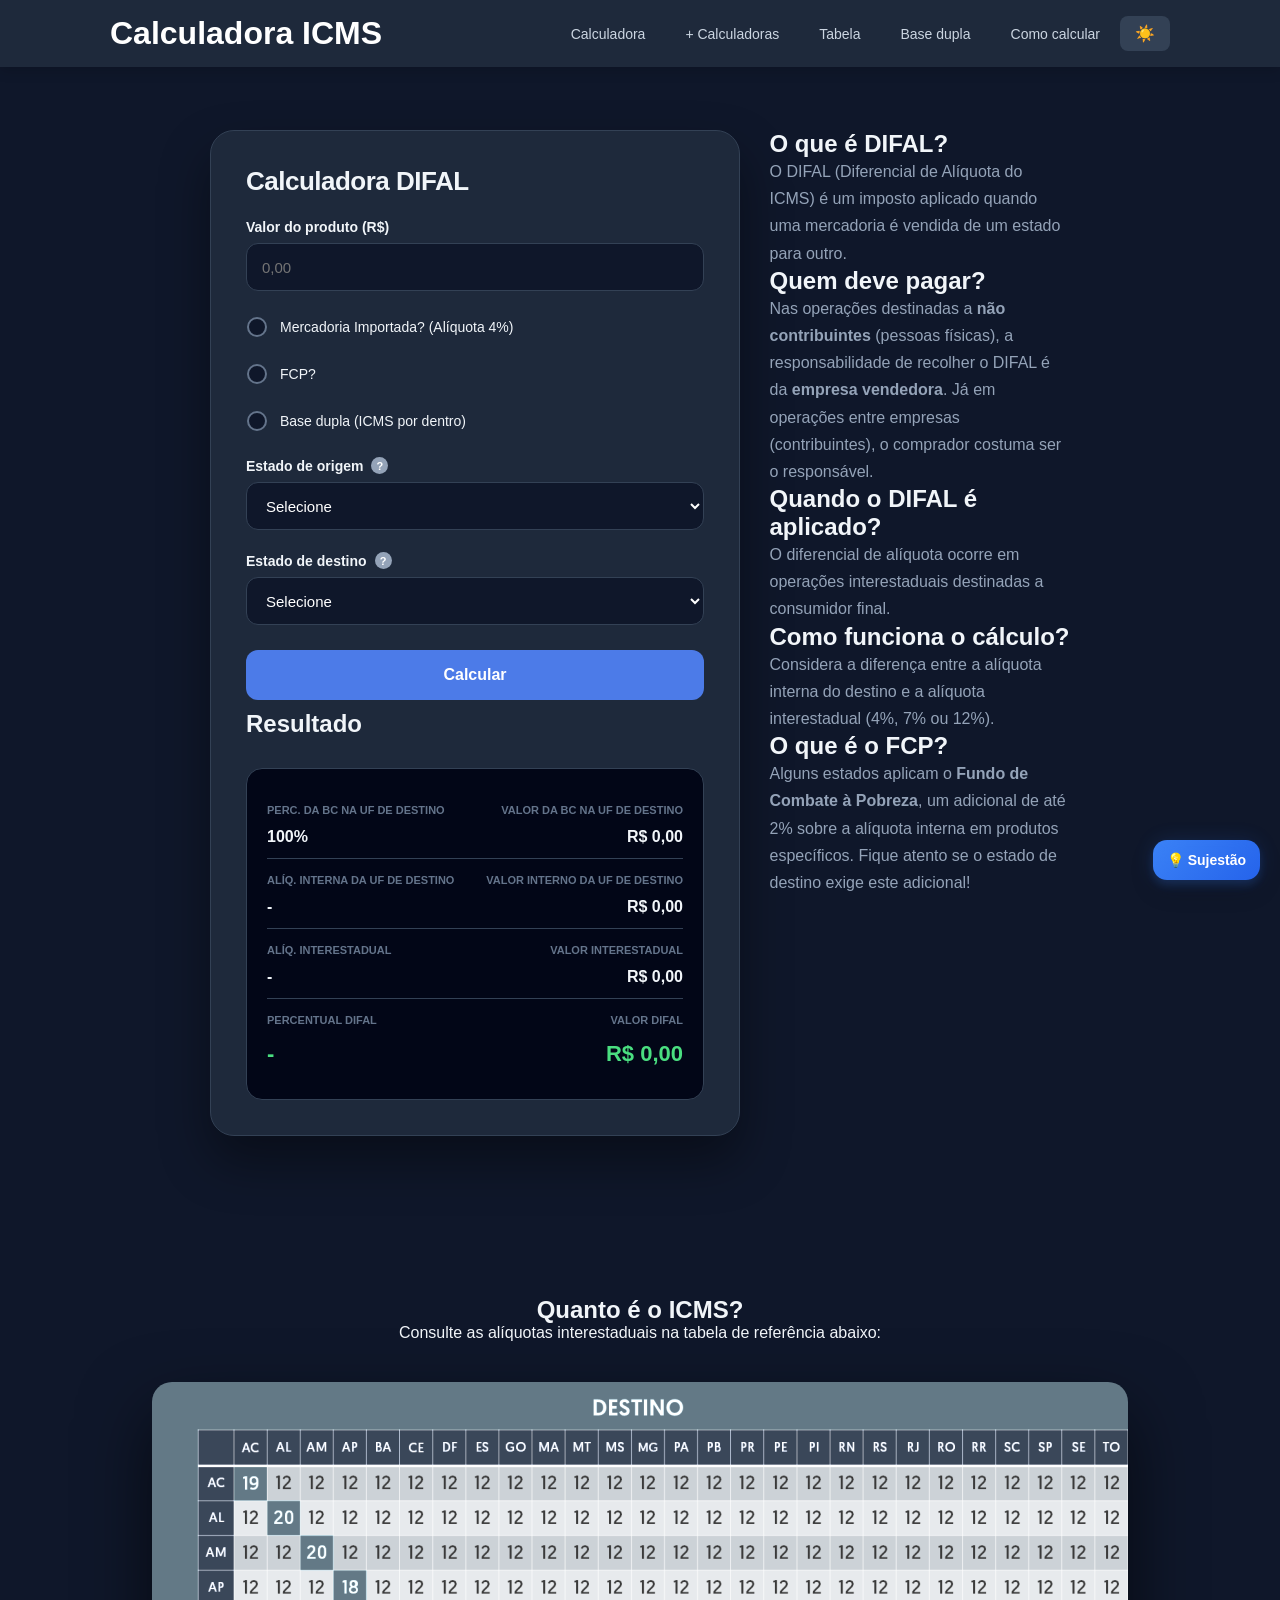
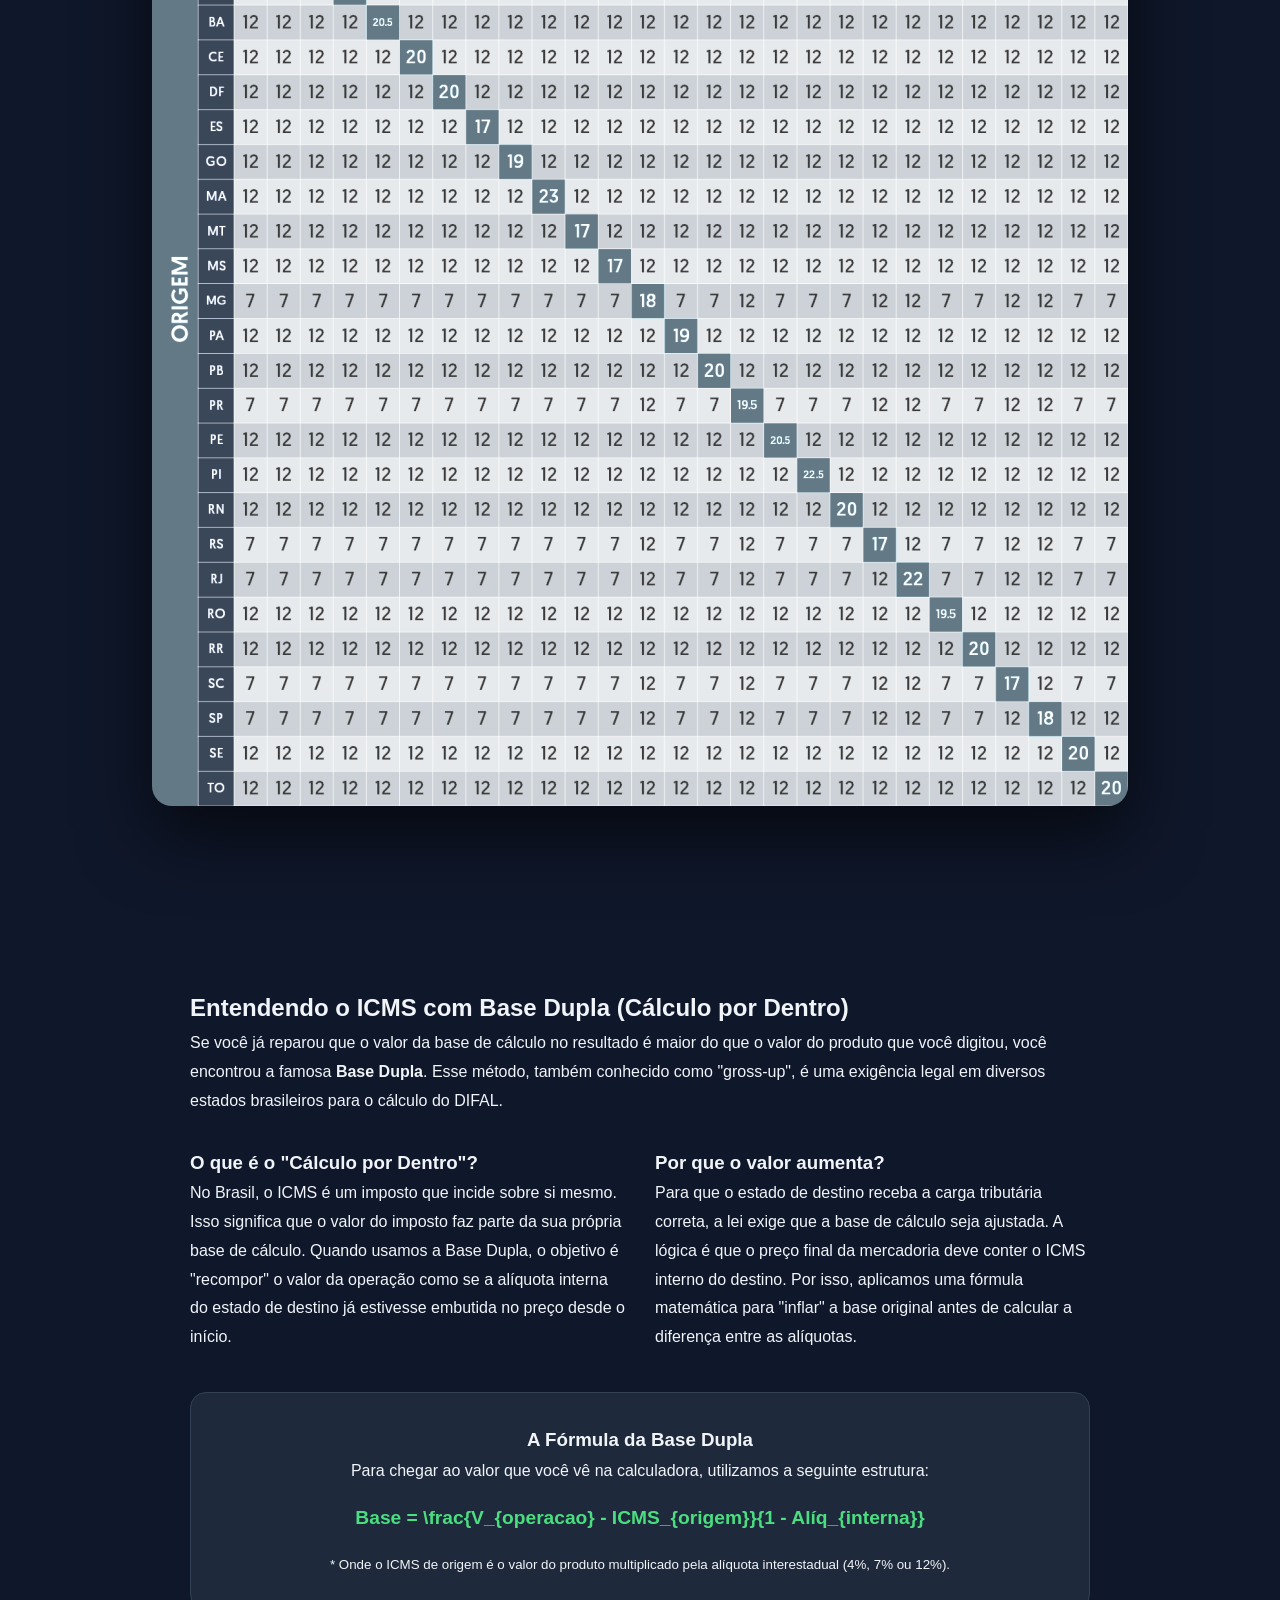
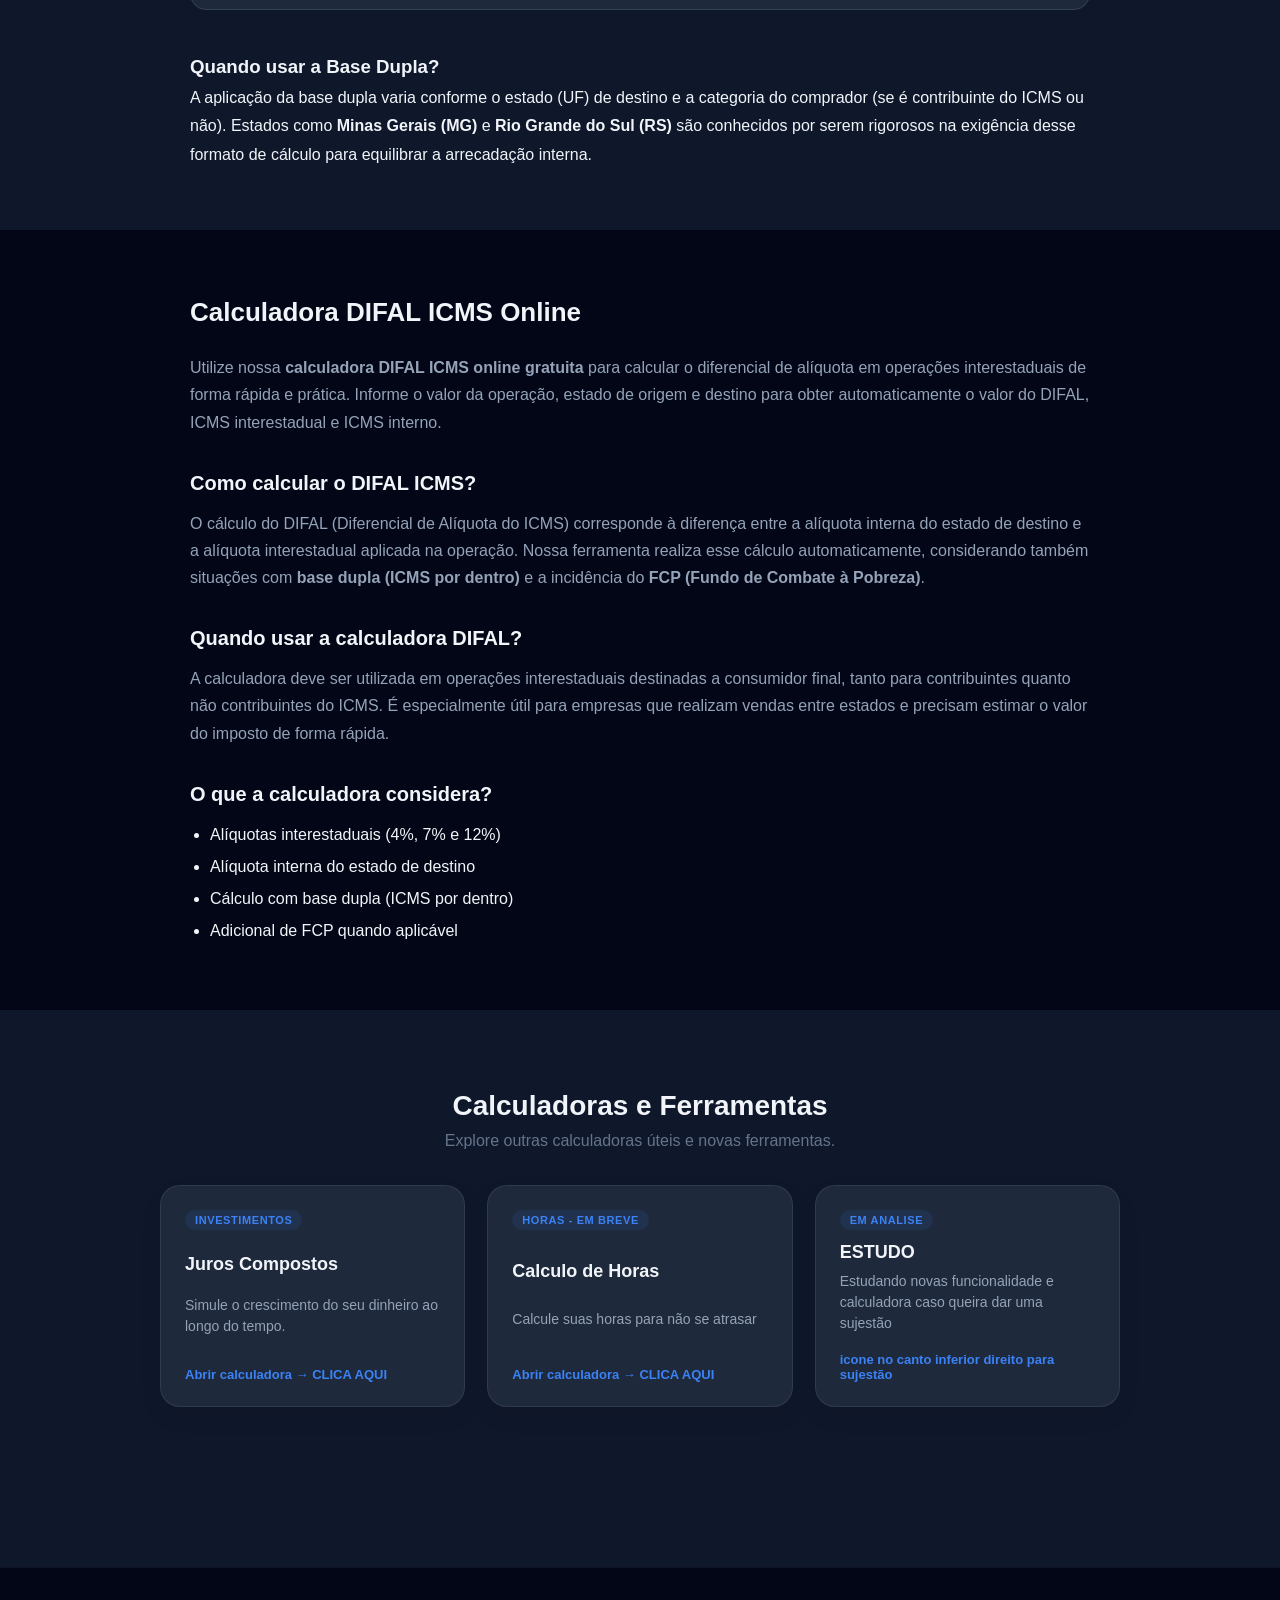
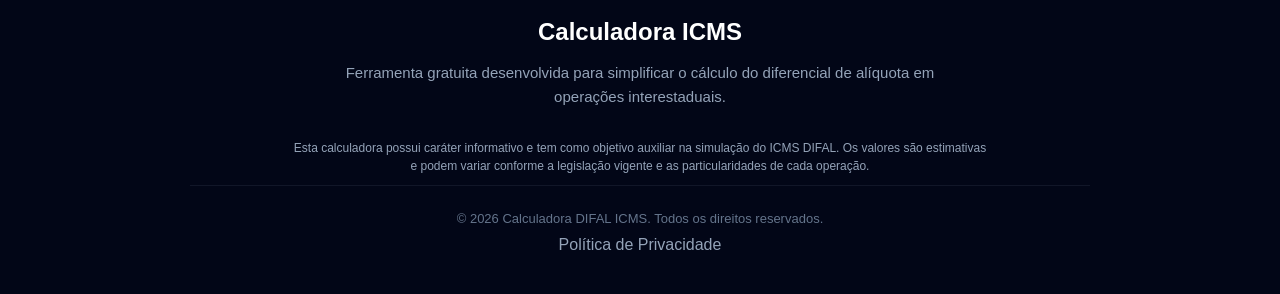
==== commit f8407e31: "Update index.html" ====
--- a/index.html
+++ b/index.html
@@ -382,7 +382,7 @@
 </div>
 <script src="script.js"></script>
 <!-- BOTÃO -->
-<div class="btn-sugestao" onclick="abrirSugestao()">💡</div>
+<div class="btn-sugestao" onclick="abrirSugestao()">💡 Sujestão</div>
 
 <!-- MODAL -->
 <div class="modal-sugestao" id="modalSugestao">
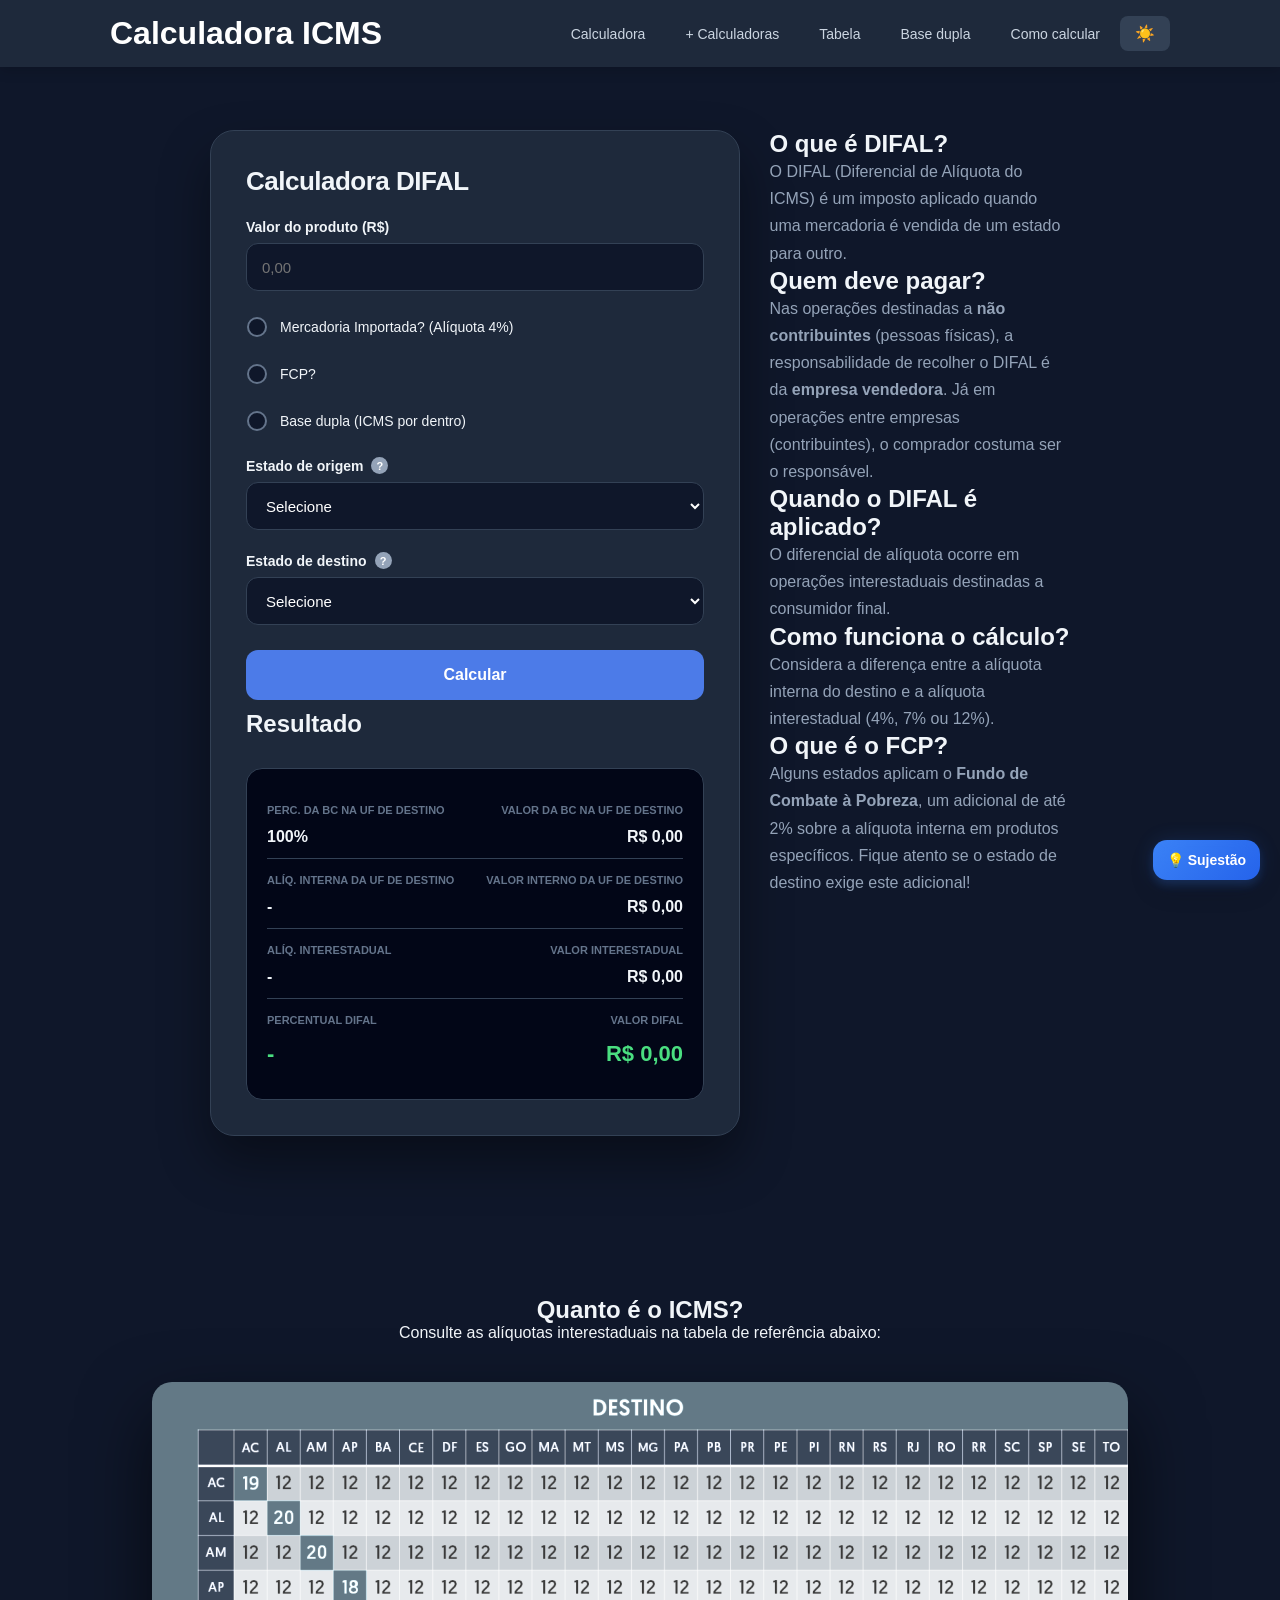
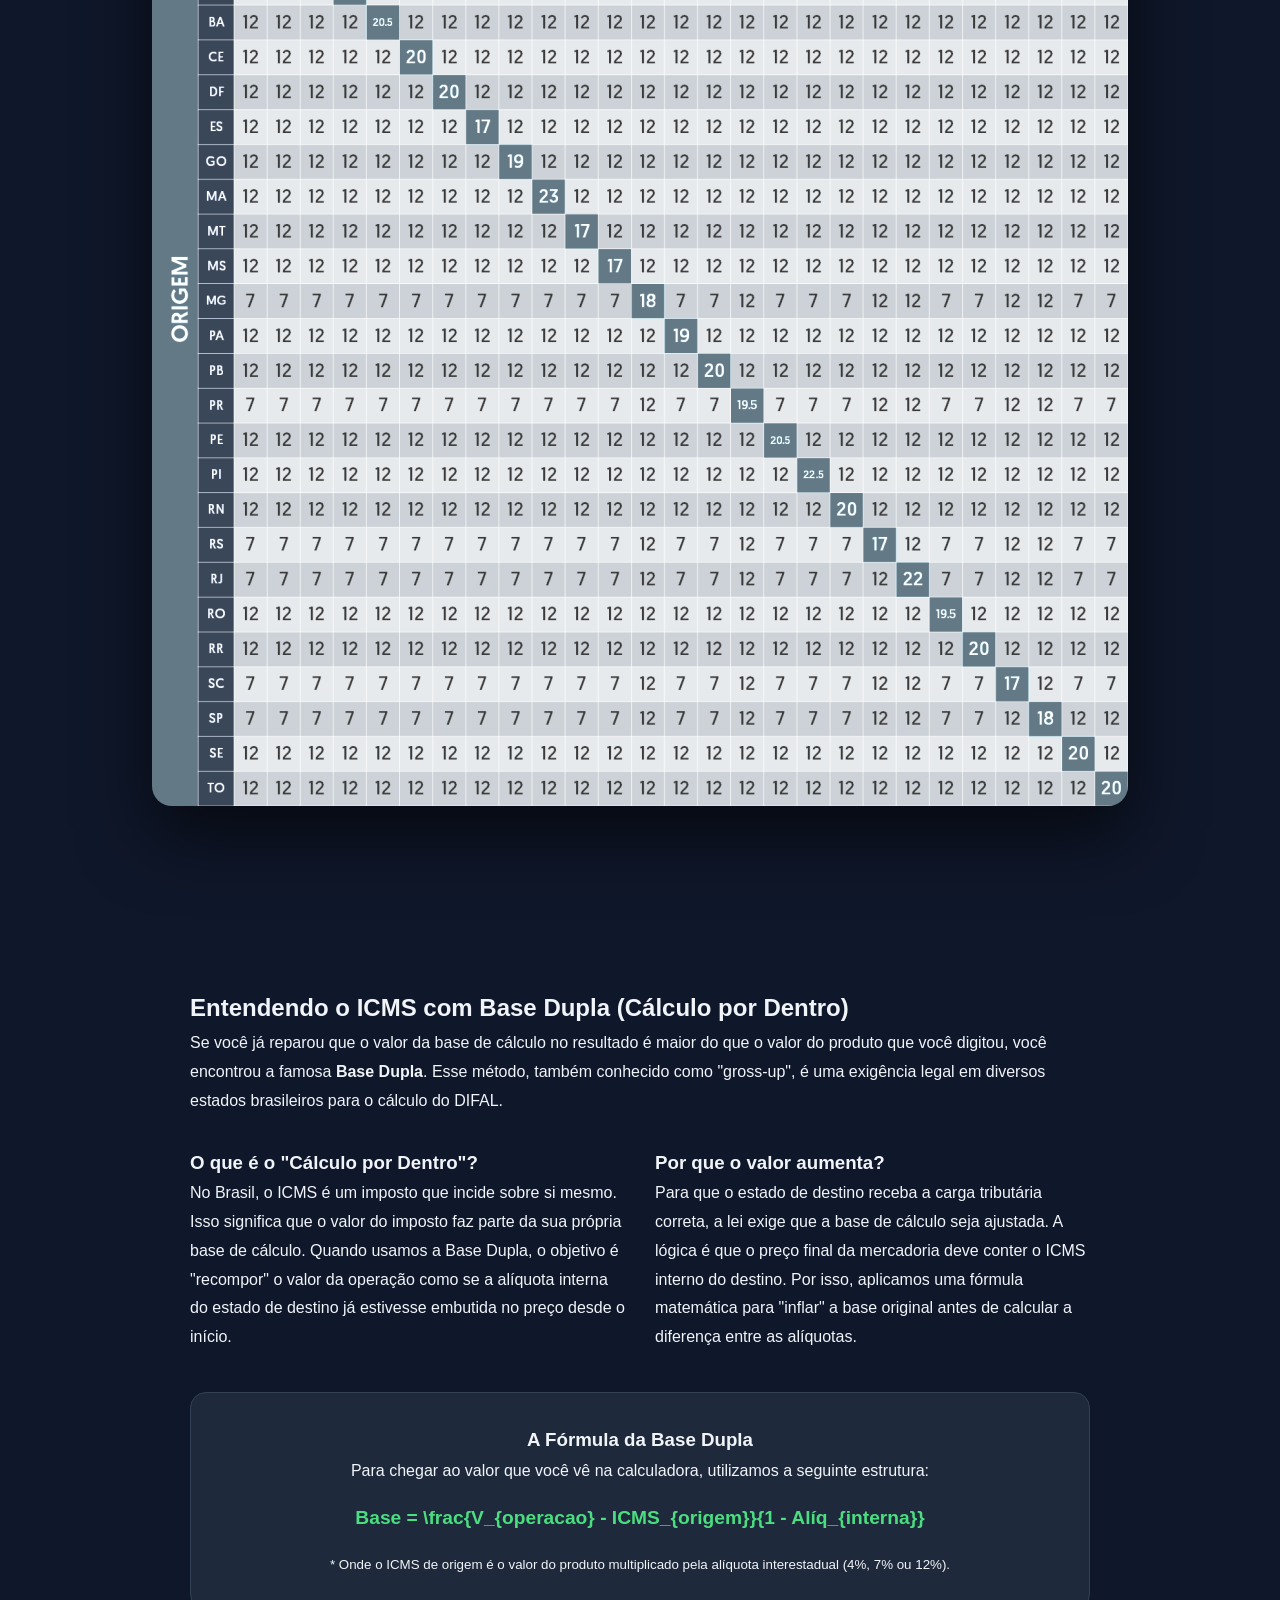
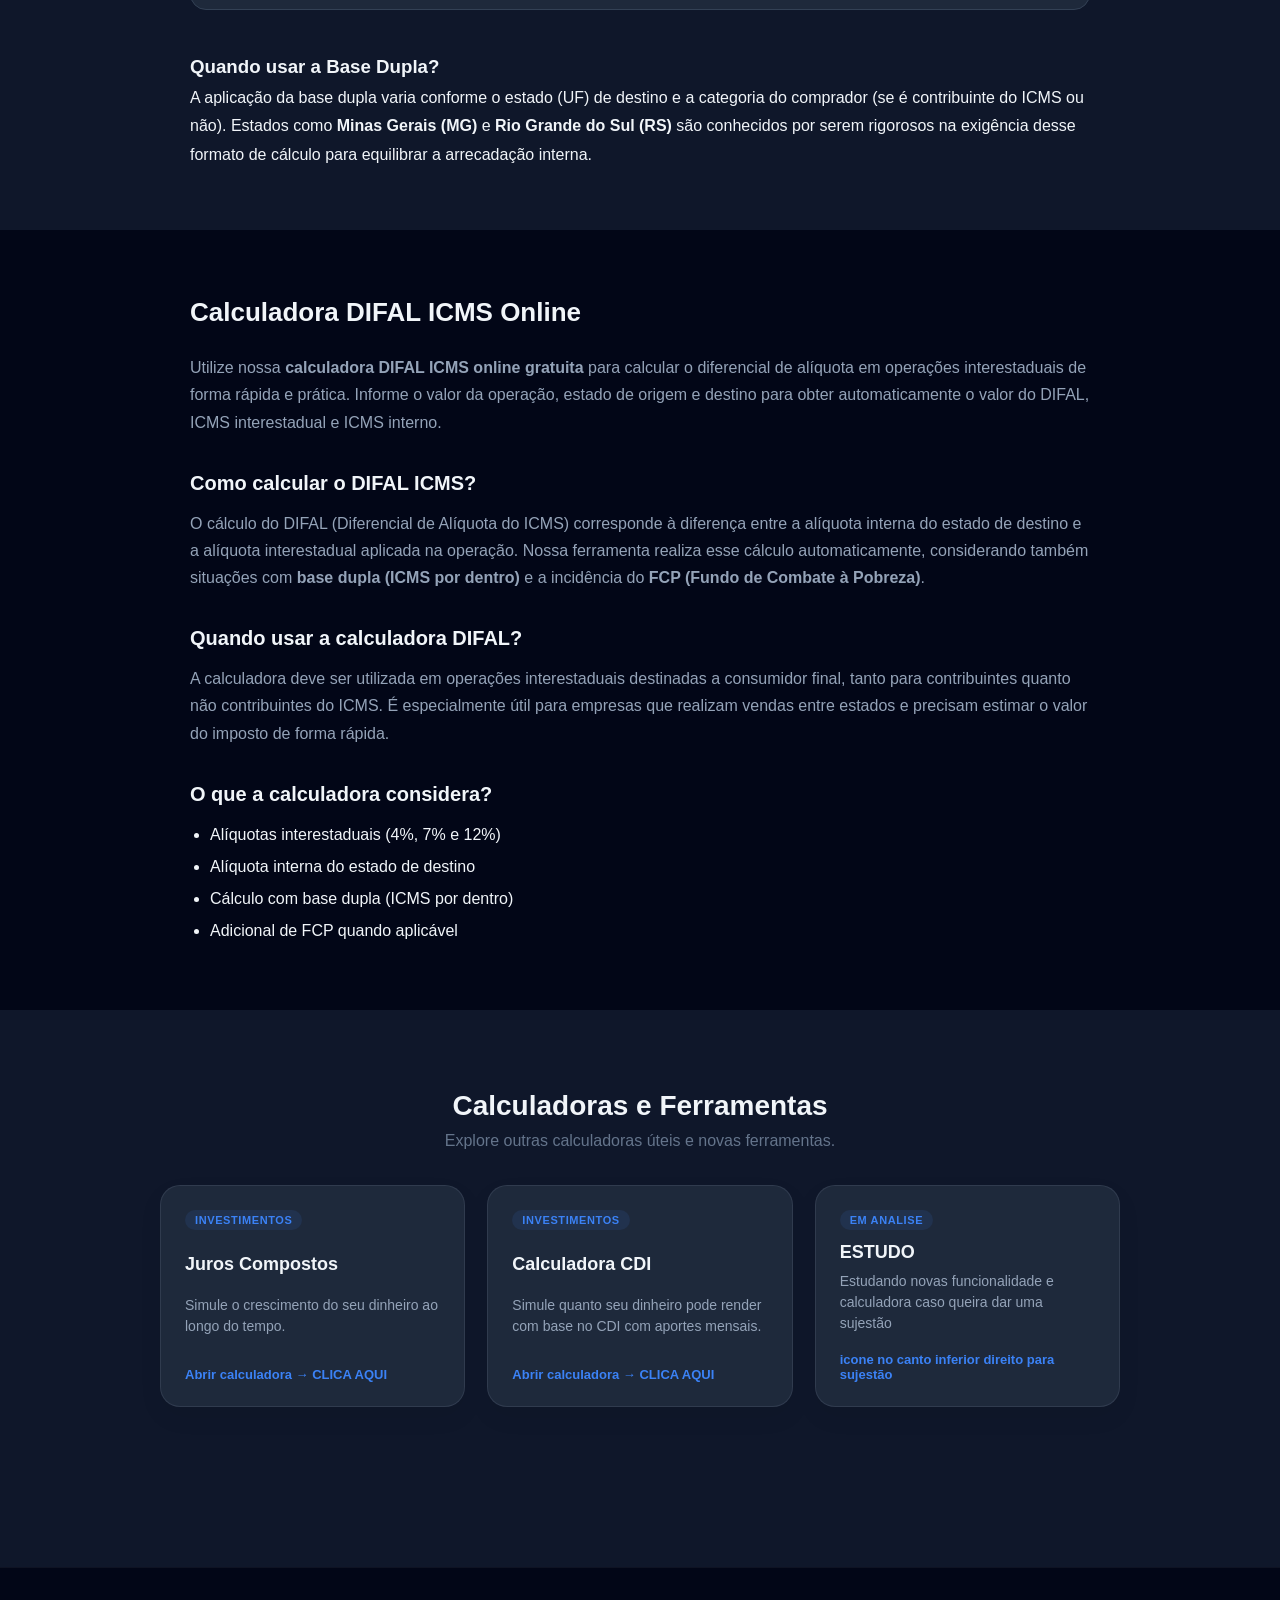
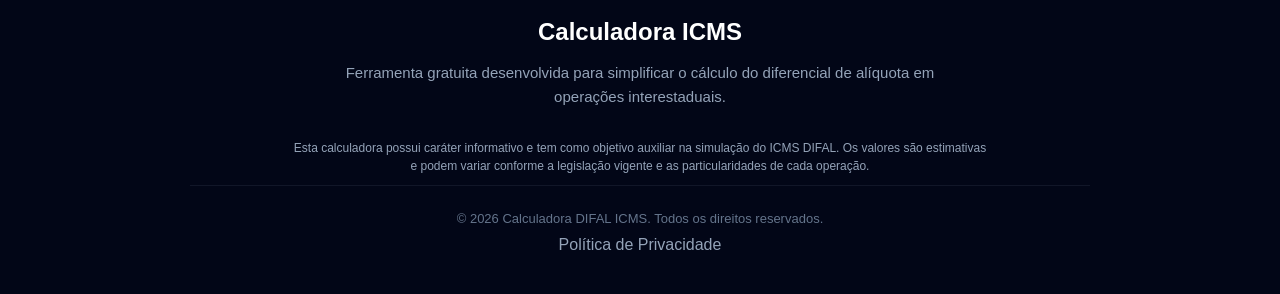
==== commit cf00c332: "Update index.html" ====
--- a/index.html
+++ b/index.html
@@ -325,17 +325,17 @@
     </div>
     <div class="grid-calculadoras">
 
-        <a href="https://calculadora-financeira-sigma.vercel.app/" class="card-link">
+        <a href="https://calculadora-financeira-ecru.vercel.app/" class="card-link">
             <span class="tag">Investimentos</span>
             <h3>Juros Compostos</h3>
             <p>Simule o crescimento do seu dinheiro ao longo do tempo.</p>
             <span class="cta">Abrir calculadora → CLICA AQUI</span>
         </a>
 
-        <a href="#" class="card-link">
-            <span class="tag">HORAS - EM BREVE</span>
-            <h3>Calculo de Horas</h3>
-            <p>Calcule suas horas para não se atrasar</p>
+        <a href="https://calculadora-financeira-ecru.vercel.app/cdi.html" class="card-link">
+            <span class="tag">Investimentos</span>
+            <h3>Calculadora CDI</h3>
+            <p>Simule quanto seu dinheiro pode render com base no CDI com aportes mensais.</p>
             <span class="cta">Abrir calculadora → CLICA AQUI</span>
         </a>
 
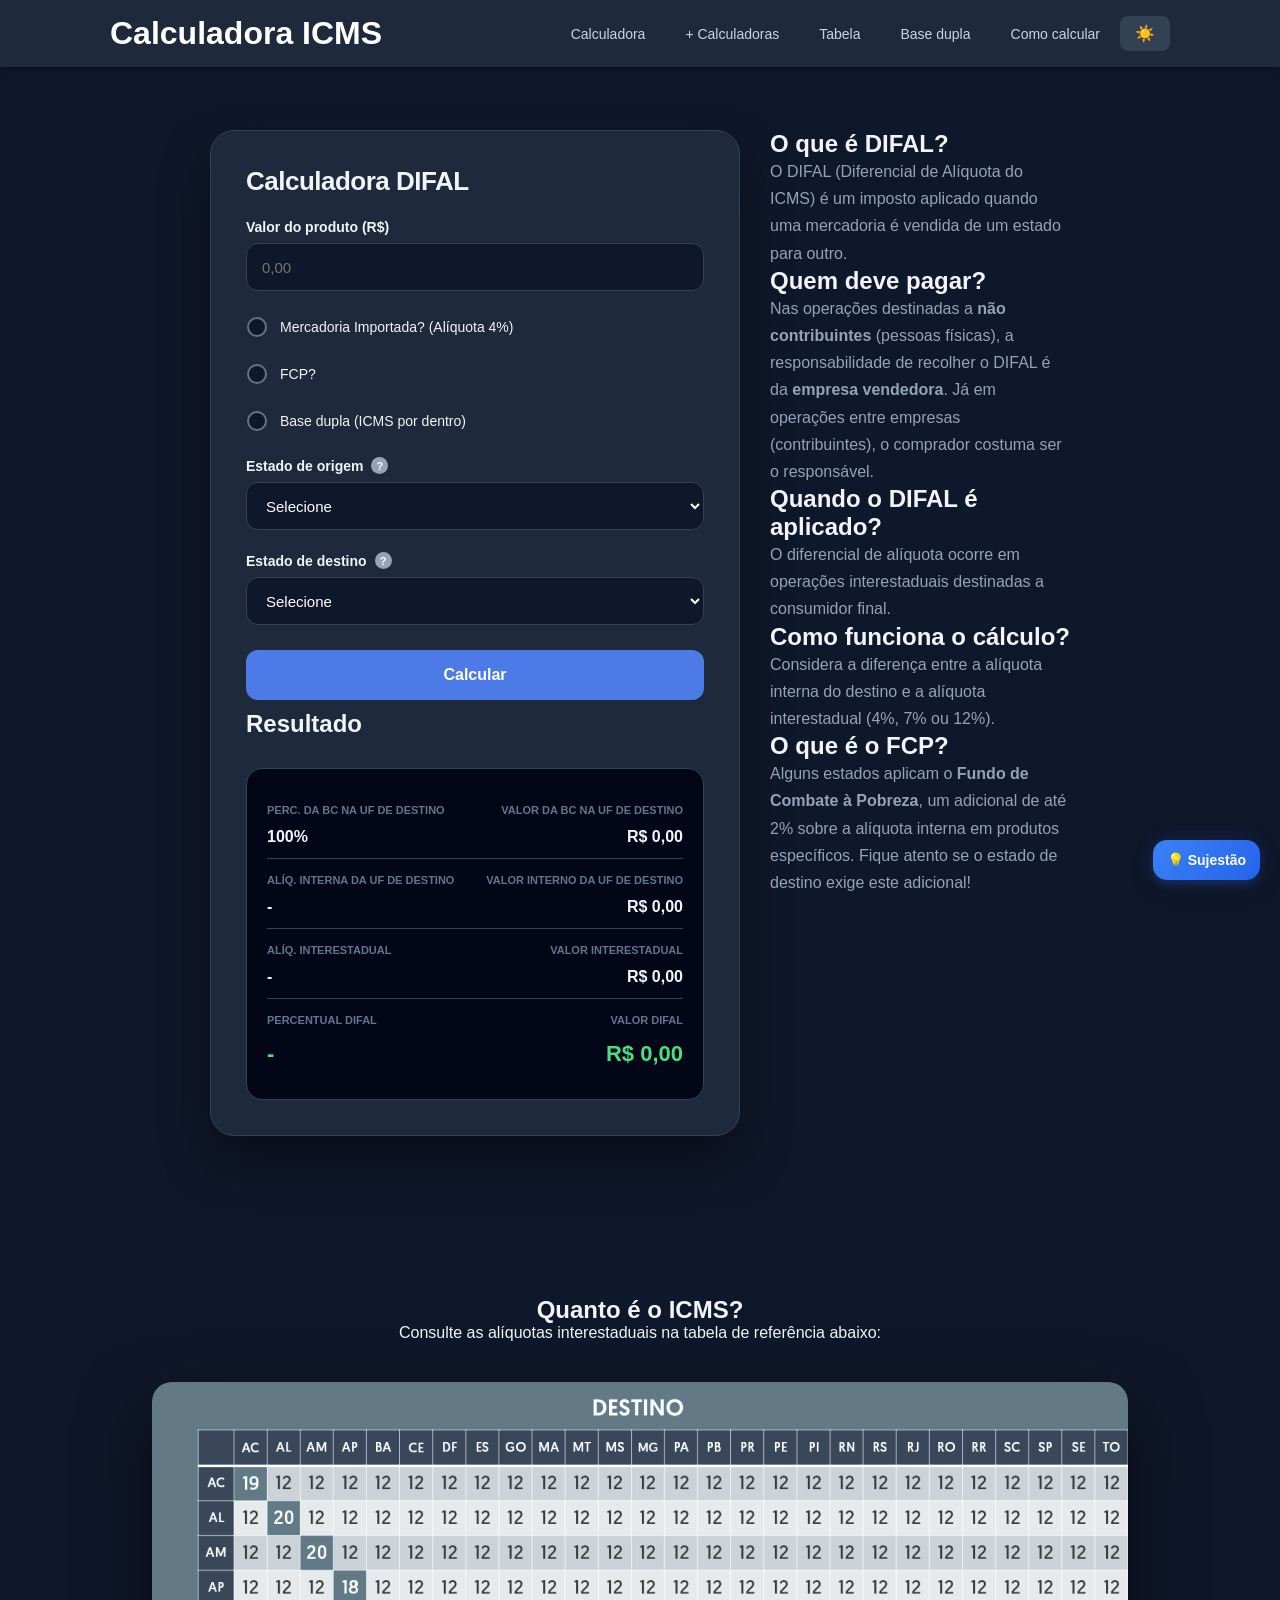
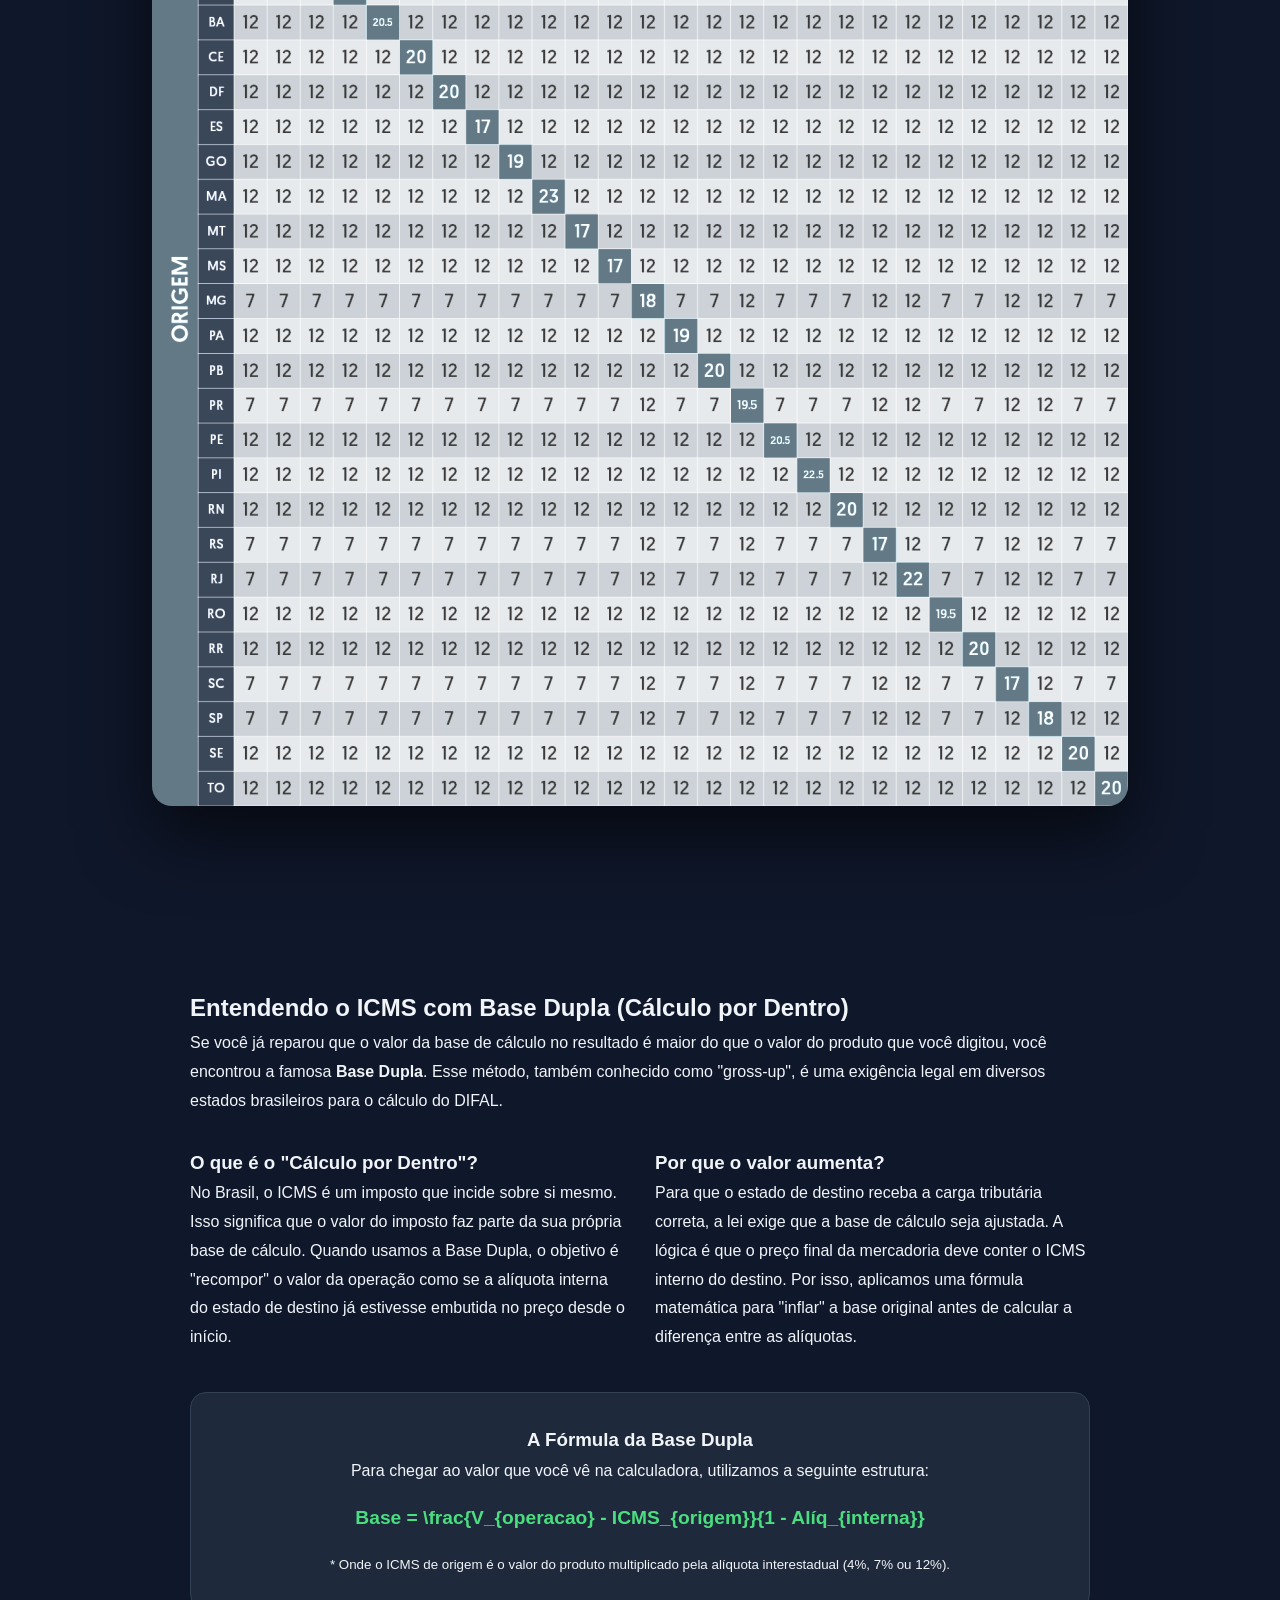
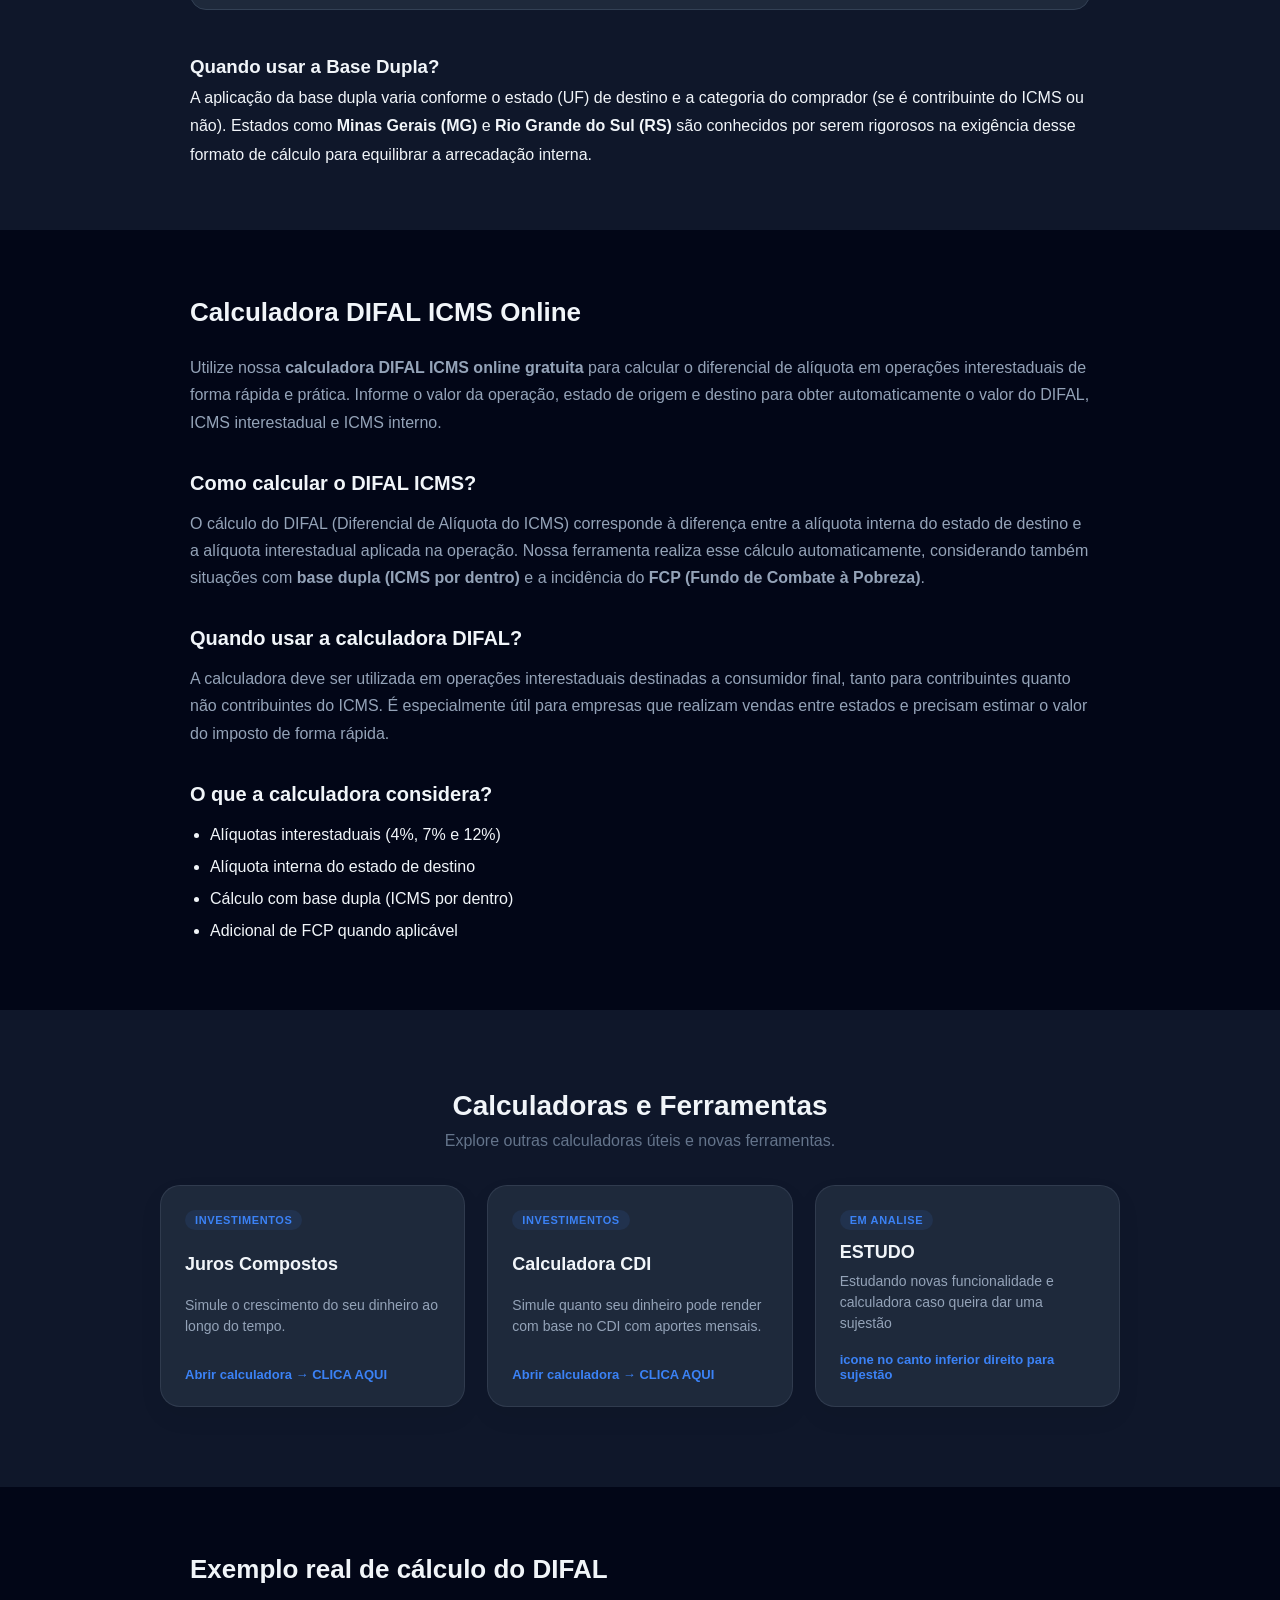
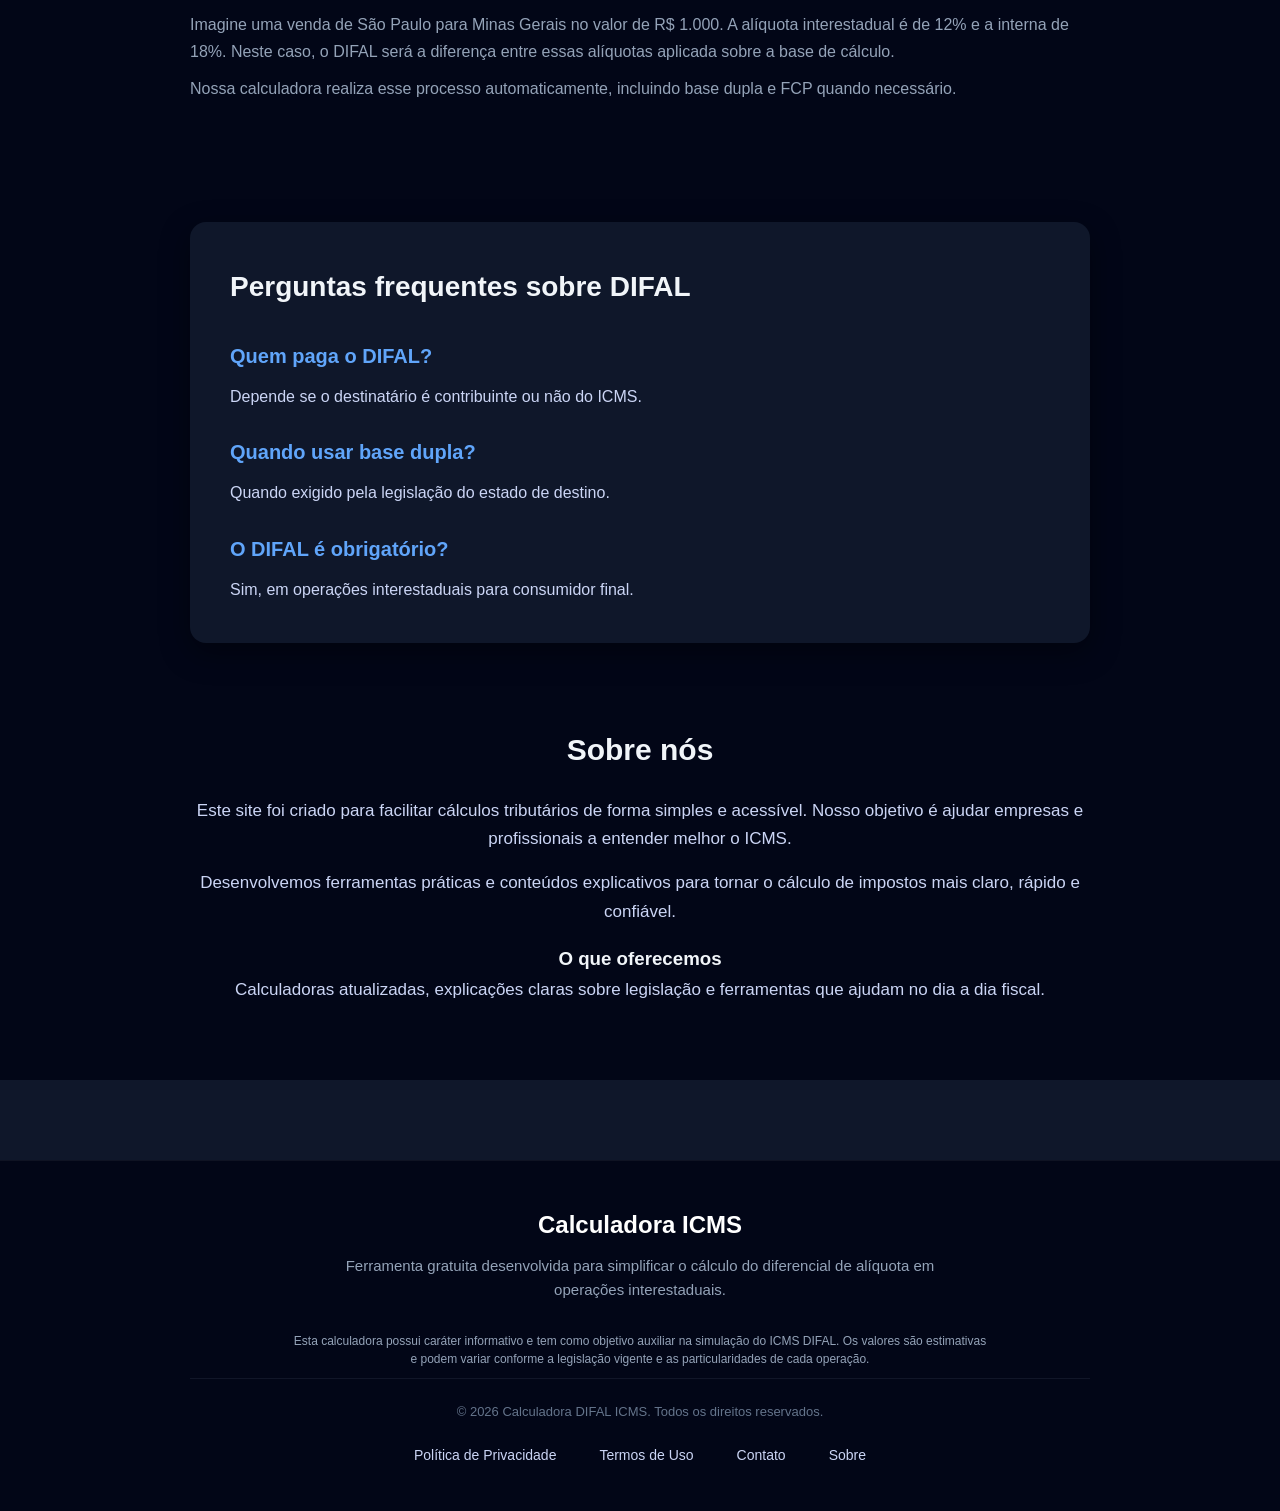
==== commit ebe6d529: "AJUSTES SEO" ====
--- a/index.html
+++ b/index.html
@@ -8,9 +8,6 @@
     <link rel="shortcut icon" href="/favicon.png">
     <meta name="robots" content="index, follow">
     <link rel="stylesheet" href="style.css">
-    <script async src="https://pagead2.googlesyndication.com/pagead/js/adsbygoogle.js?client=ca-pub-2922037030125492"
-     crossorigin="anonymous">
-    </script>
     <link rel="canonical" href="https://calculadora-icms-difal.vercel.app/">
     <meta property="og:image" content="URL_DA_IMAGEM">
     <meta name="google-adsense-account" content="ca-pub-2922037030125492">
@@ -350,6 +347,57 @@
     </div>
 </div>    
 </section>
+<section class="secao-seo">
+    <div class="container-texto">
+        <h2>Exemplo real de cálculo do DIFAL</h2>
+        <p>
+        Imagine uma venda de São Paulo para Minas Gerais no valor de R$ 1.000.
+        A alíquota interestadual é de 12% e a interna de 18%.
+        Neste caso, o DIFAL será a diferença entre essas alíquotas aplicada sobre a base de cálculo.
+        </p>
+
+        <p>
+        Nossa calculadora realiza esse processo automaticamente, incluindo base dupla e FCP quando necessário.
+        </p>
+    </div>    
+</section>
+<section class="secao-ad">
+    <div class="container-texto">
+       <h2>Perguntas frequentes sobre DIFAL</h2>
+        <h3>Quem paga o DIFAL?</h3>
+        <p>Depende se o destinatário é contribuinte ou não do ICMS.</p>
+
+        <h3>Quando usar base dupla?</h3>
+        <p>Quando exigido pela legislação do estado de destino.</p>
+
+        <h3>O DIFAL é obrigatório?</h3>
+        <p>Sim, em operações interestaduais para consumidor final.</p>
+    </div>    
+</section>
+<section class="secao-sobre">
+    <div class="container-texto">
+
+        <h2>Sobre nós</h2>
+
+        <p>
+        Este site foi criado para facilitar cálculos tributários de forma simples e acessível.
+        Nosso objetivo é ajudar empresas e profissionais a entender melhor o ICMS.
+        </p>
+
+        <p>
+        Desenvolvemos ferramentas práticas e conteúdos explicativos para tornar o cálculo
+        de impostos mais claro, rápido e confiável.
+        </p>
+
+        <h3>O que oferecemos</h3>
+        
+        <p>
+        Calculadoras atualizadas, explicações claras sobre legislação e ferramentas
+        que ajudam no dia a dia fiscal.
+        </p>
+
+    </div>
+</section>
 <footer class="footer">
     <div class="footer-container">
         <div class="footer-grid">
@@ -369,10 +417,12 @@
             
         </div>
 
-        <div class="politica-privacidade">
-            <a href="/politica-de-privacidade.html" style="color:#94a3b8; text-decoration:none;">
-                Política de Privacidade
-            </a>
+        </div>
+        <div class="footer-links">
+            <a href="/politica-de-privacidade.html">Política de Privacidade</a>
+            <a href="/termos-de-uso.html">Termos de Uso</a>
+            <a href="/contato.html">Contato</a>
+            <a href="/sobre.html">Sobre</a>
         </div>
     </div>
 </footer>
--- a/style.css
+++ b/style.css
@@ -1202,4 +1202,135 @@
 }
 .grid-calculadoras {
     text-align: left;
+}
+.secao-ad {
+    padding: 50px 20px 40px;
+    background: #f1f5f9;
+    display: flex;
+    justify-content: center;
+}
+
+body.dark .secao-ad {
+    background: #020617;
+}
+
+.secao-ad .container-texto {
+    max-width: 900px;
+    width: 100%;
+    background: white;
+    padding: 40px;
+    border-radius: 16px;
+    box-shadow: 0 10px 30px rgba(0,0,0,0.05);
+}
+
+body.dark .secao-ad .container-texto {
+    background: #0f172a;
+    box-shadow: 0 10px 30px rgba(0,0,0,0.4);
+}
+
+.secao-ad h2 {
+    font-size: 28px;
+    margin-bottom: 20px;
+}
+
+.secao-ad h3 {
+    font-size: 20px;
+    margin-top: 25px;
+    margin-bottom: 10px;
+    color: #2563eb;
+}
+
+body.dark .secao-ad h3 {
+    color: #60a5fa;
+}
+
+.secao-ad p {
+    font-size: 16px;
+    line-height: 1.6;
+    color: #475569;
+}
+
+body.dark .secao-ad p {
+    color: #cbd5f5;
+}
+.secao-sobre {
+    padding: 40px 20px 60px;
+    background: #ffffff;
+    display: flex;
+    justify-content: center;
+}
+
+body.dark .secao-sobre {
+    background: #020617;
+}
+
+.secao-sobre .container-texto {
+    max-width: 900px;
+    width: 100%;
+    text-align: center;
+}
+
+.secao-sobre h2 {
+    font-size: 30px;
+    margin-bottom: 20px;
+}
+
+.secao-sobre p {
+    font-size: 17px;
+    line-height: 1.7;
+    color: #475569;
+    margin-bottom: 15px;
+}
+
+body.dark .secao-sobre p {
+    color: #cbd5f5;
+}
+.footer-links {
+    display: flex;
+    justify-content: center;
+    flex-wrap: wrap;
+    gap: 15px;
+    margin-top: 20px;
+}
+
+.footer-links a {
+    color: #94a3b8;
+    text-decoration: none;
+    font-size: 14px;
+    padding: 8px 14px;
+    border-radius: 8px;
+    transition: all 0.3s ease;
+}
+
+/* hover */
+.footer-links a:hover {
+    color: #ffffff;
+    background: #2563eb;
+}
+
+/* dark mode */
+body.dark .footer-links a {
+    color: #cbd5f5;
+}
+
+body.dark .footer-links a:hover {
+    background: #3b82f6;
+}
+.btn-voltar {
+    display: inline-block;
+    margin-bottom: 20px;
+    padding: 10px 18px;
+    font-size: 14px;
+    font-weight: 500;
+    color: #38bdf8;
+    border: 1px solid #38bdf8;
+    border-radius: 10px;
+    text-decoration: none;
+    transition: all 0.25s ease;
+}
+
+.btn-voltar:hover {
+    background: #38bdf8;
+    color: #0f172a;
+    transform: translateY(-2px);
 }
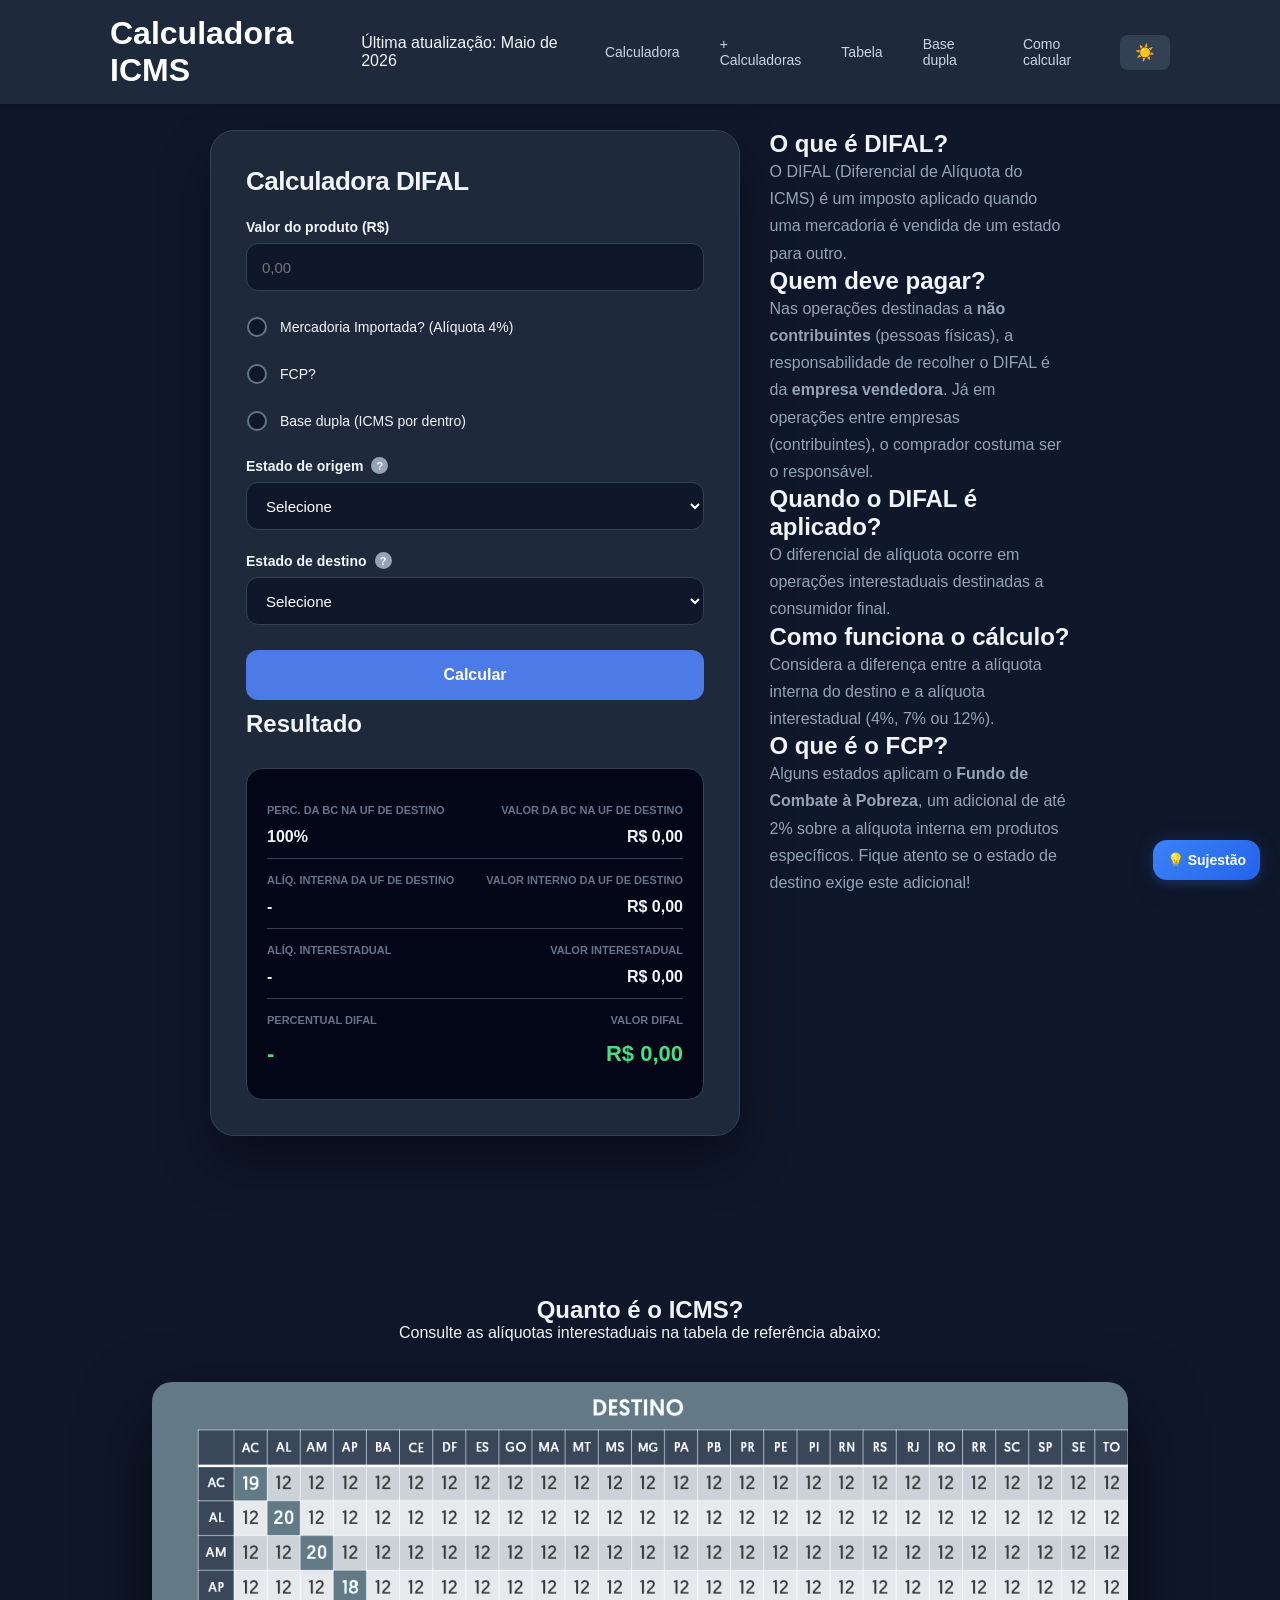
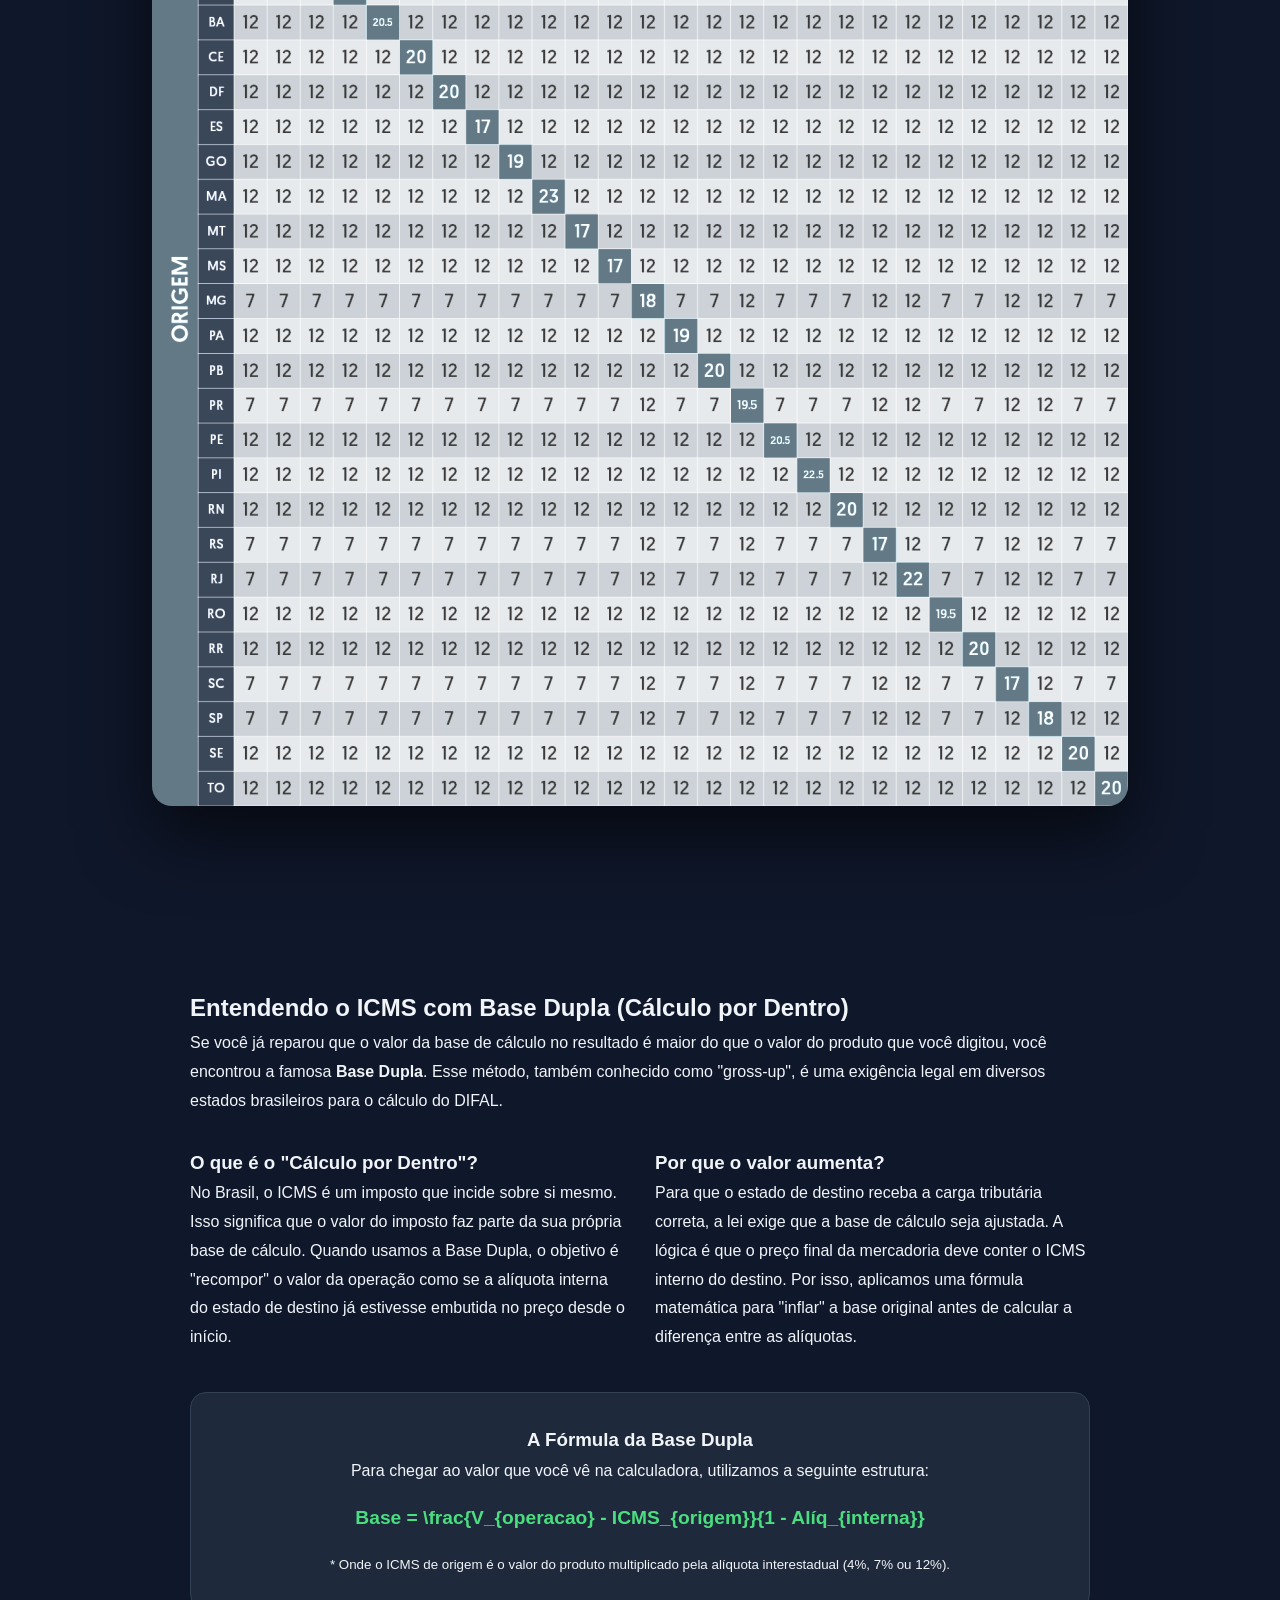
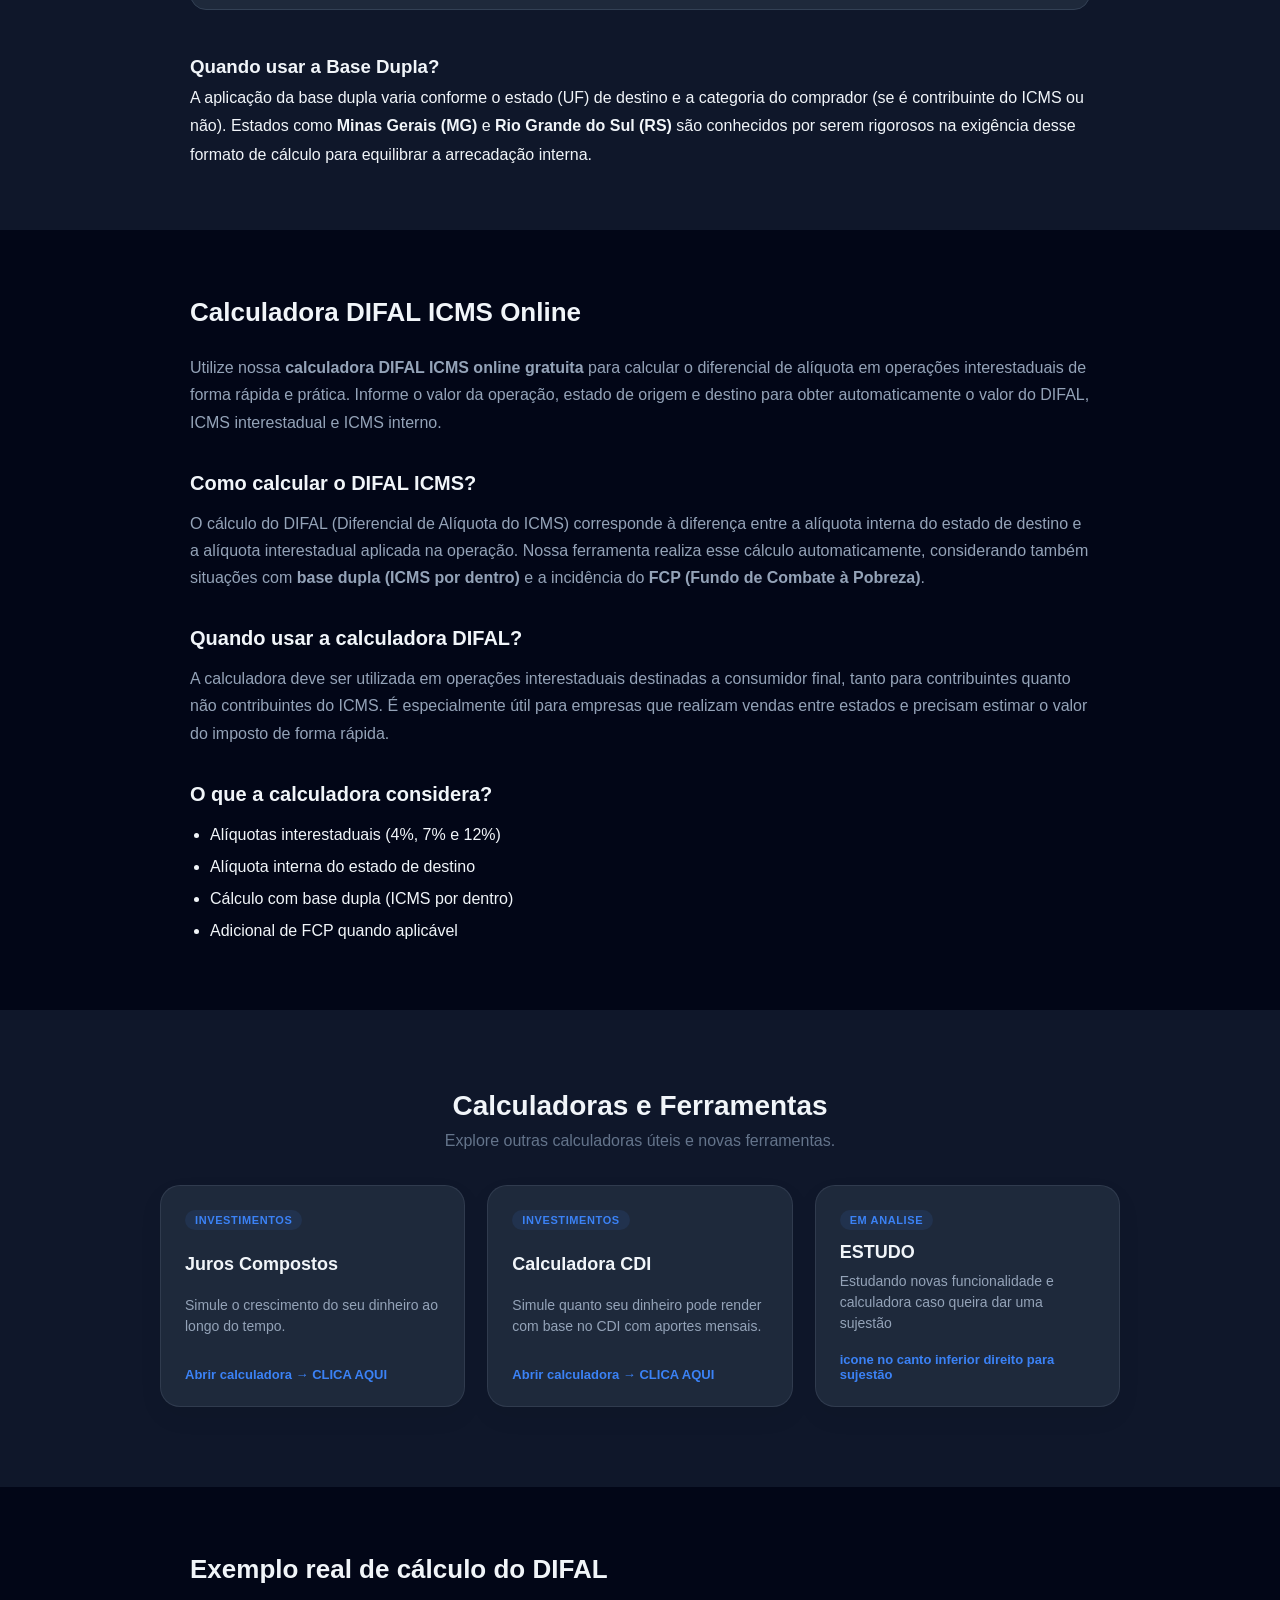
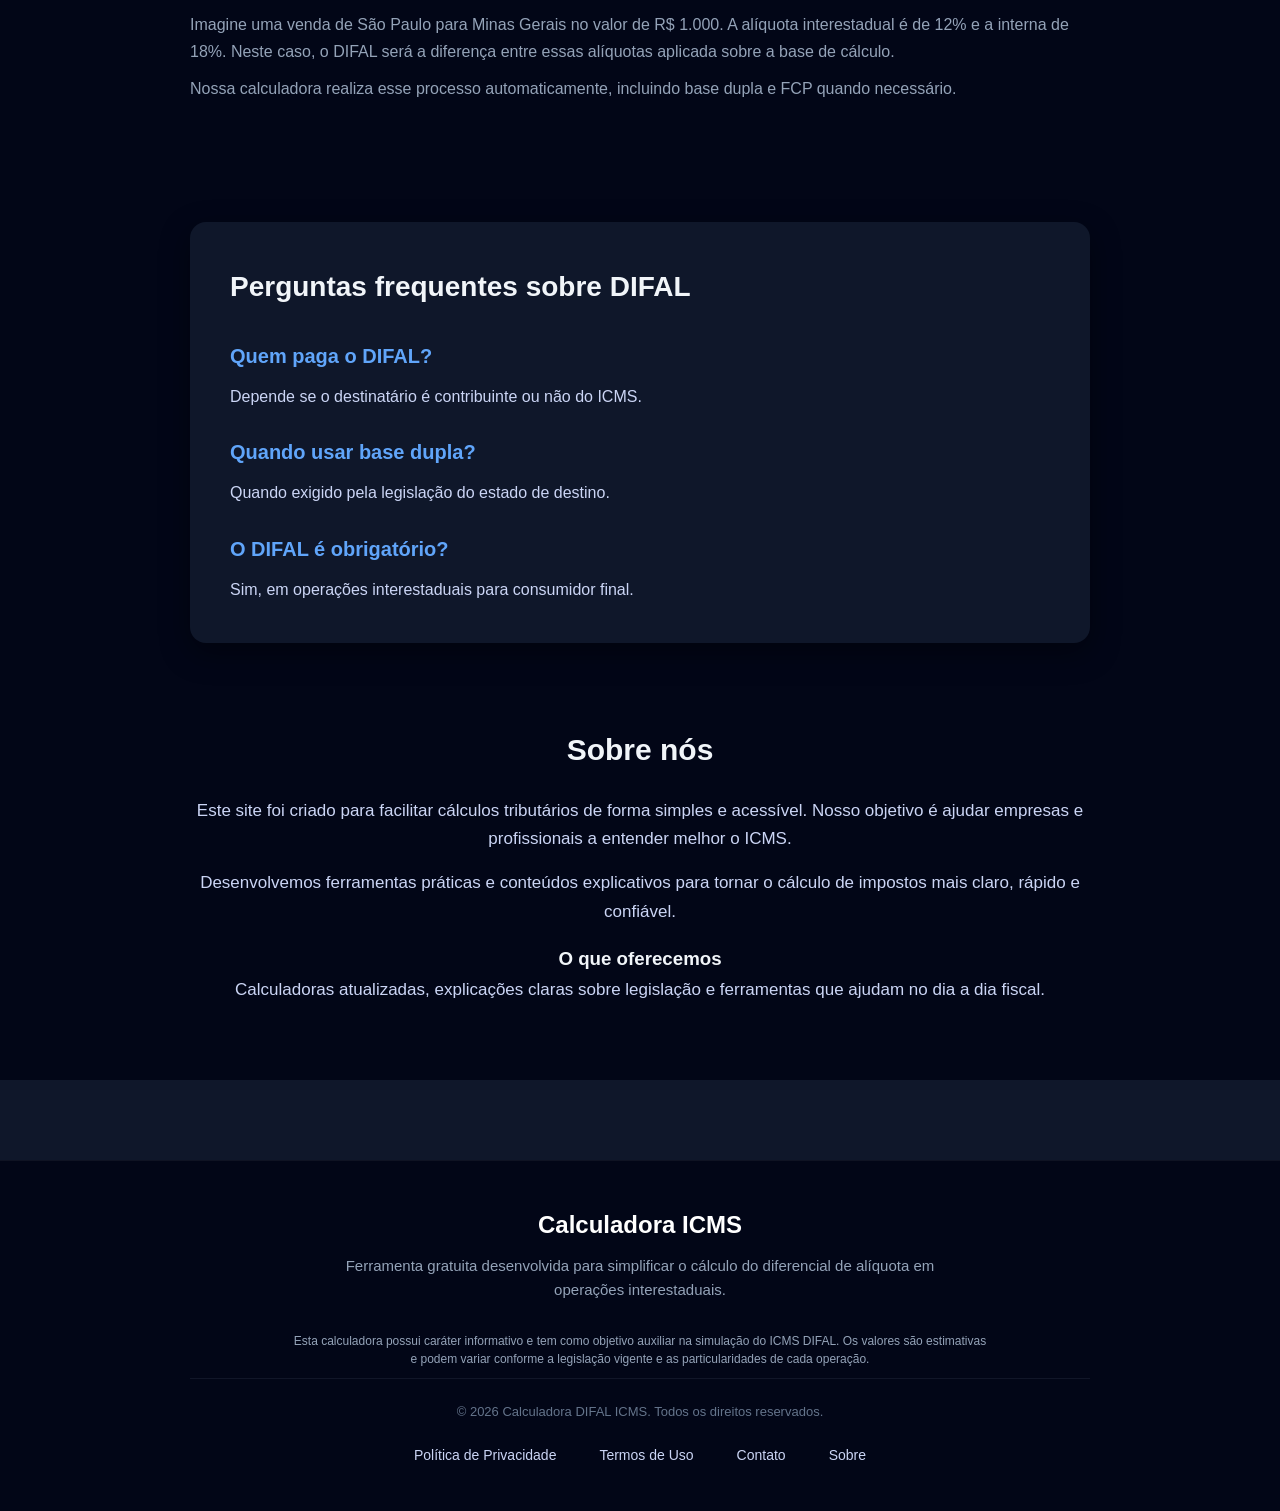
==== commit b53abdbe: "ADICIONANDO IA" ====
--- a/index.html
+++ b/index.html
@@ -1,8 +1,7 @@
 <!DOCTYPE html>
 <html lang="pt-BR">
 <head>
-    <title>Calculadora DIFAL ICMS Online Grátis (Atualizada 2026 com FCP e Base Dupla)</title>
-    <meta charset="UTF-8">
+<title>Calculadora ICMS e DIFAL Online Grátis (Base Dupla, FCP Atualizado 2026)</title>    <meta charset="UTF-8">
     <meta name="viewport" content="width=device-width, initial-scale=1.0">
     <link rel="icon" type="image/png" href="/favicon.png">
     <link rel="shortcut icon" href="/favicon.png">
@@ -25,7 +24,7 @@
         {
          "@context": "https://schema.org",
          "@type": "WebSite",
-         "name": "Calculadora DIFAL ICMS",
+         "name": "Calculadora ICMS E DIFAL",
          "url": "https://calculadora-icms-difal.vercel.app/"
         }
     </script>
@@ -35,9 +34,12 @@
     <div class="menu-container">
 
         <h1 class="logo">Calculadora ICMS</h1>
-
+        
         <!-- MENU DESKTOP -->
         <nav class="menu-links">
+            <p class="atualizacao">
+            Última atualização: Maio de 2026
+            </p>
             <a href="#calculadora">Calculadora</a>
             <a href="#info">+ Calculadoras</a>
             <a href="#tabela">Tabela</a>
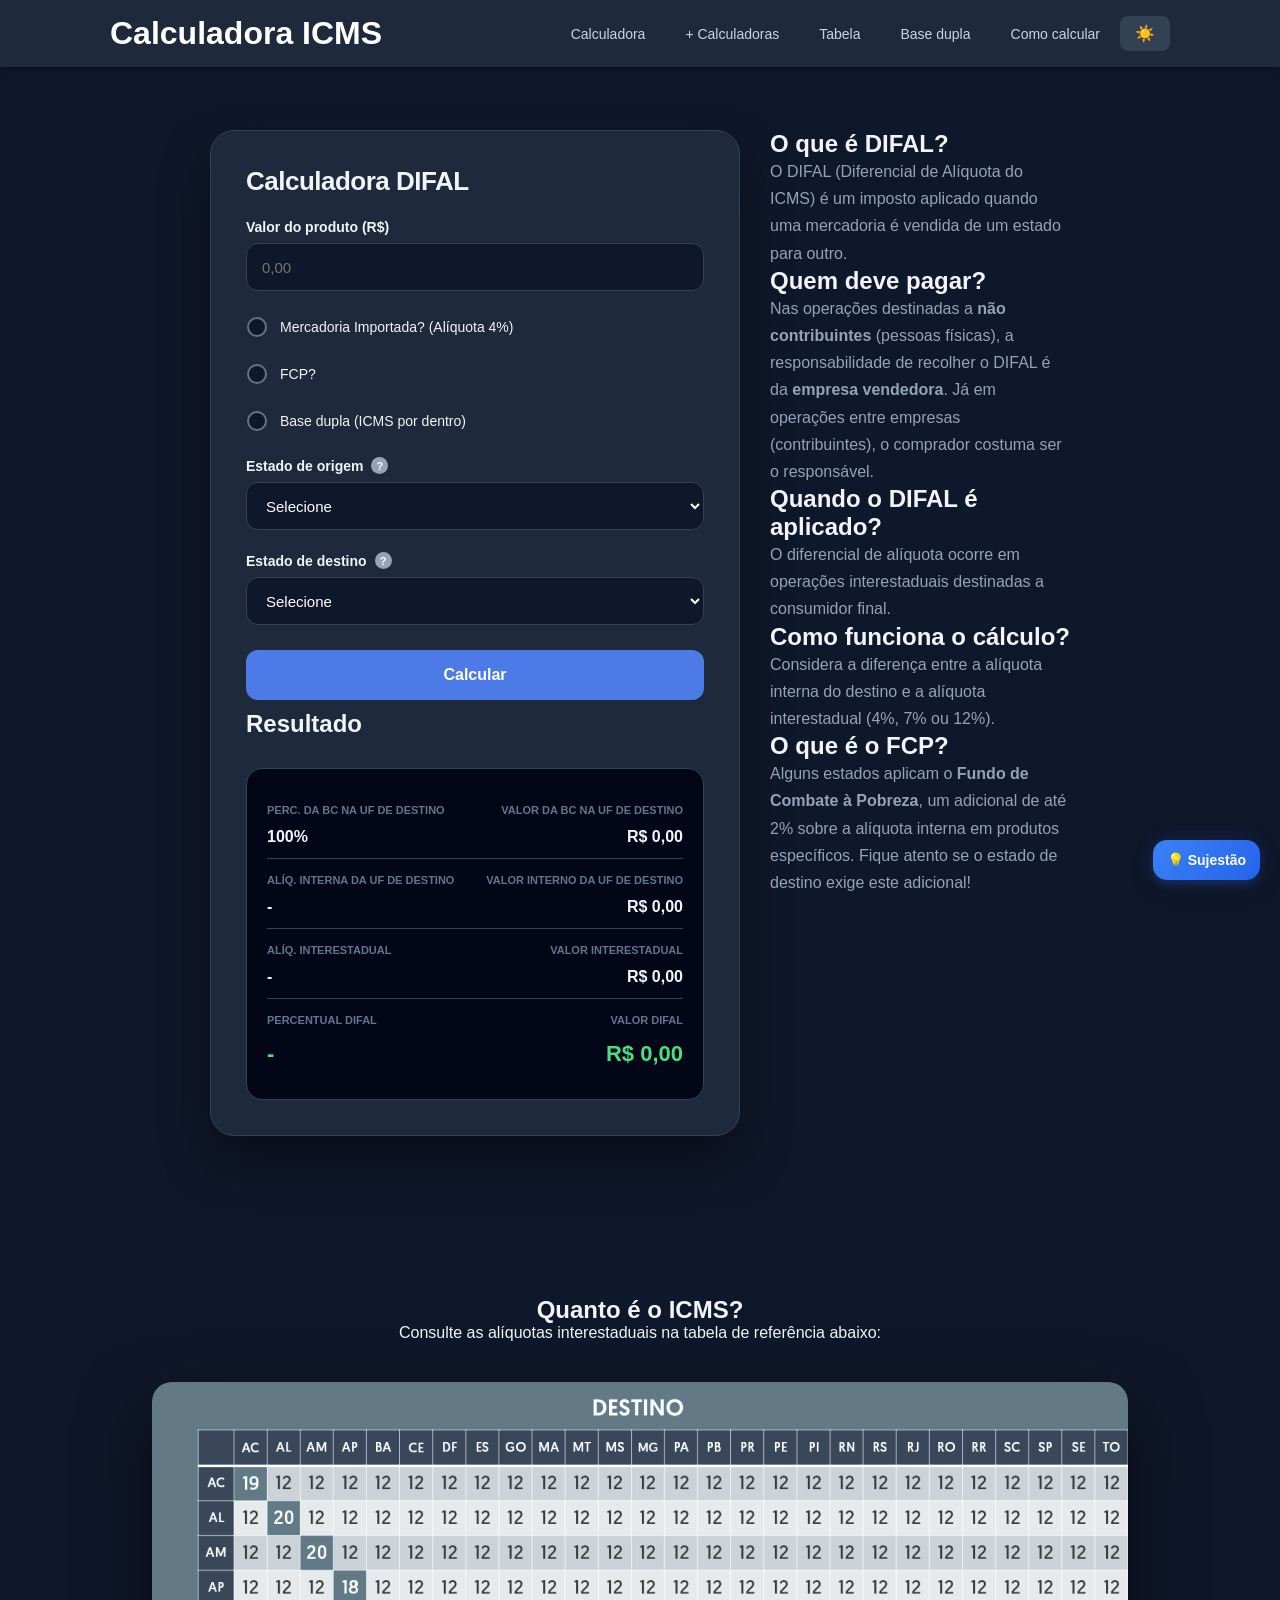
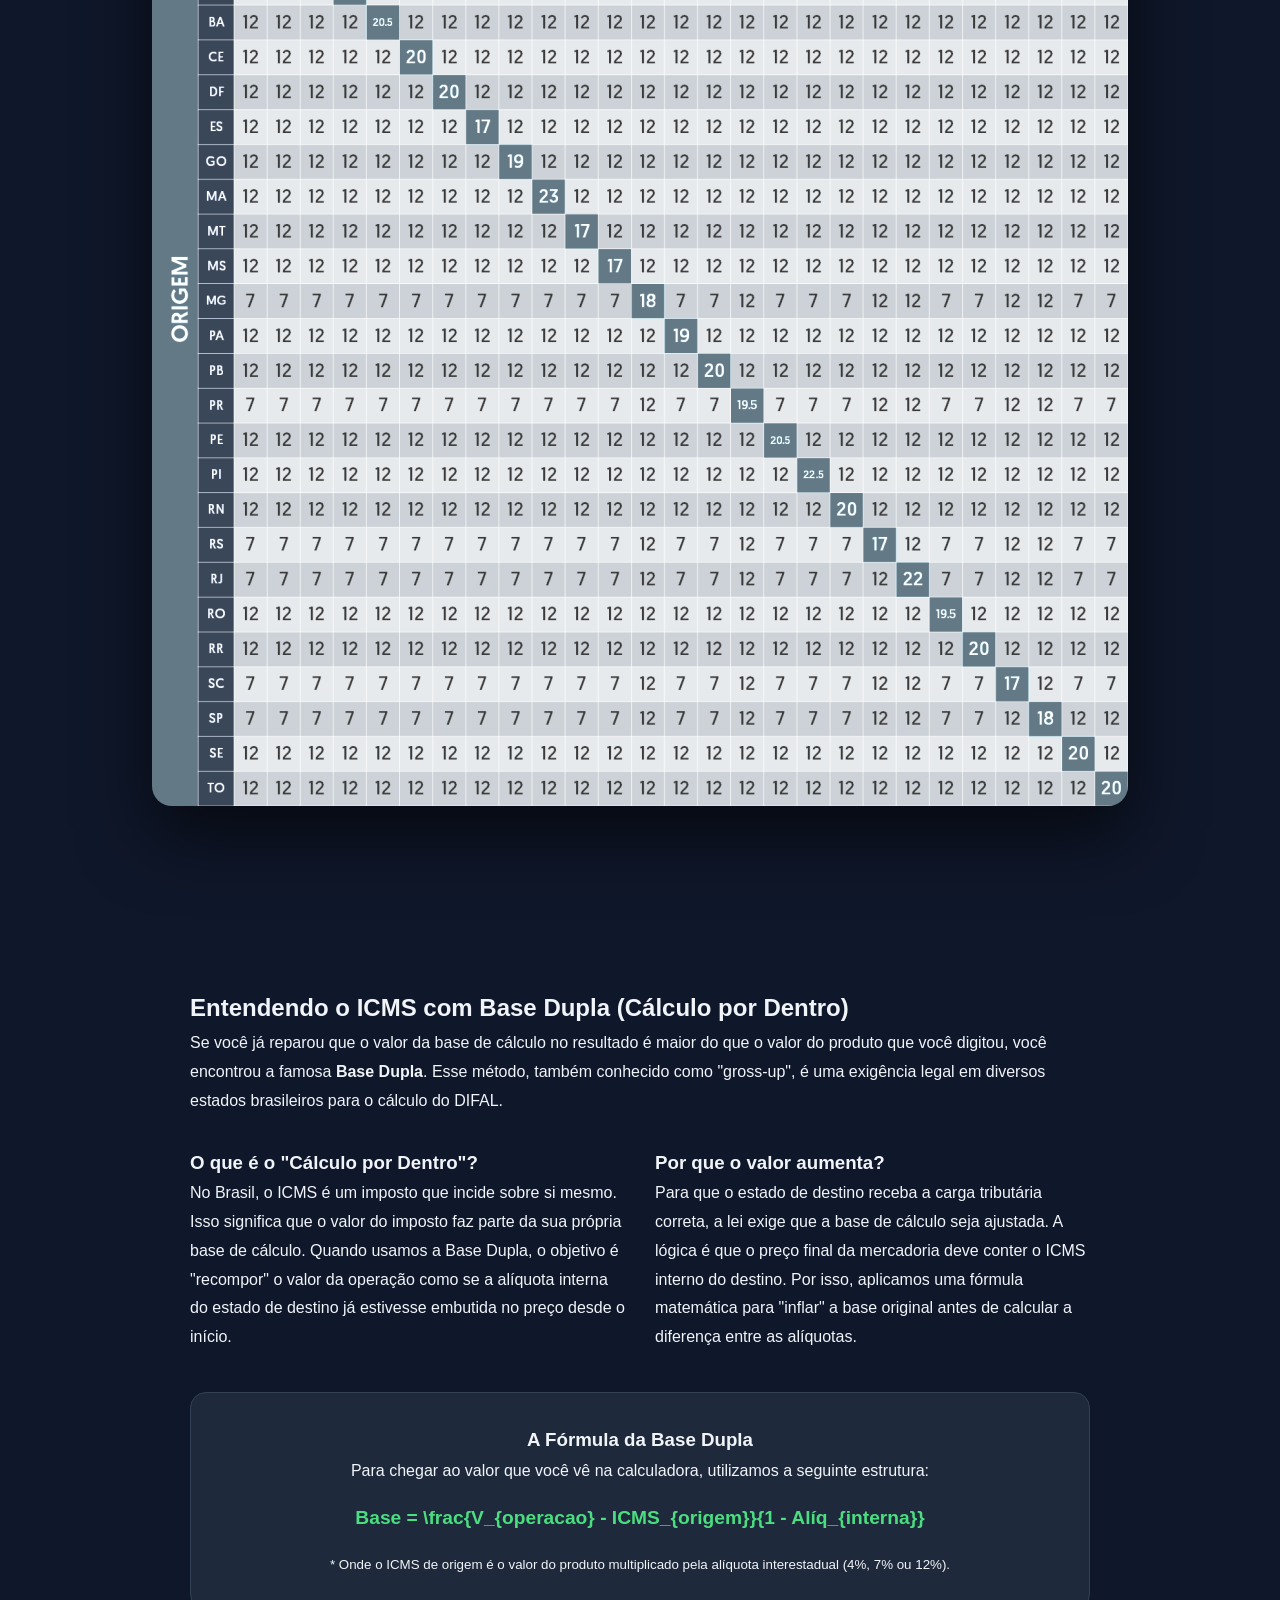
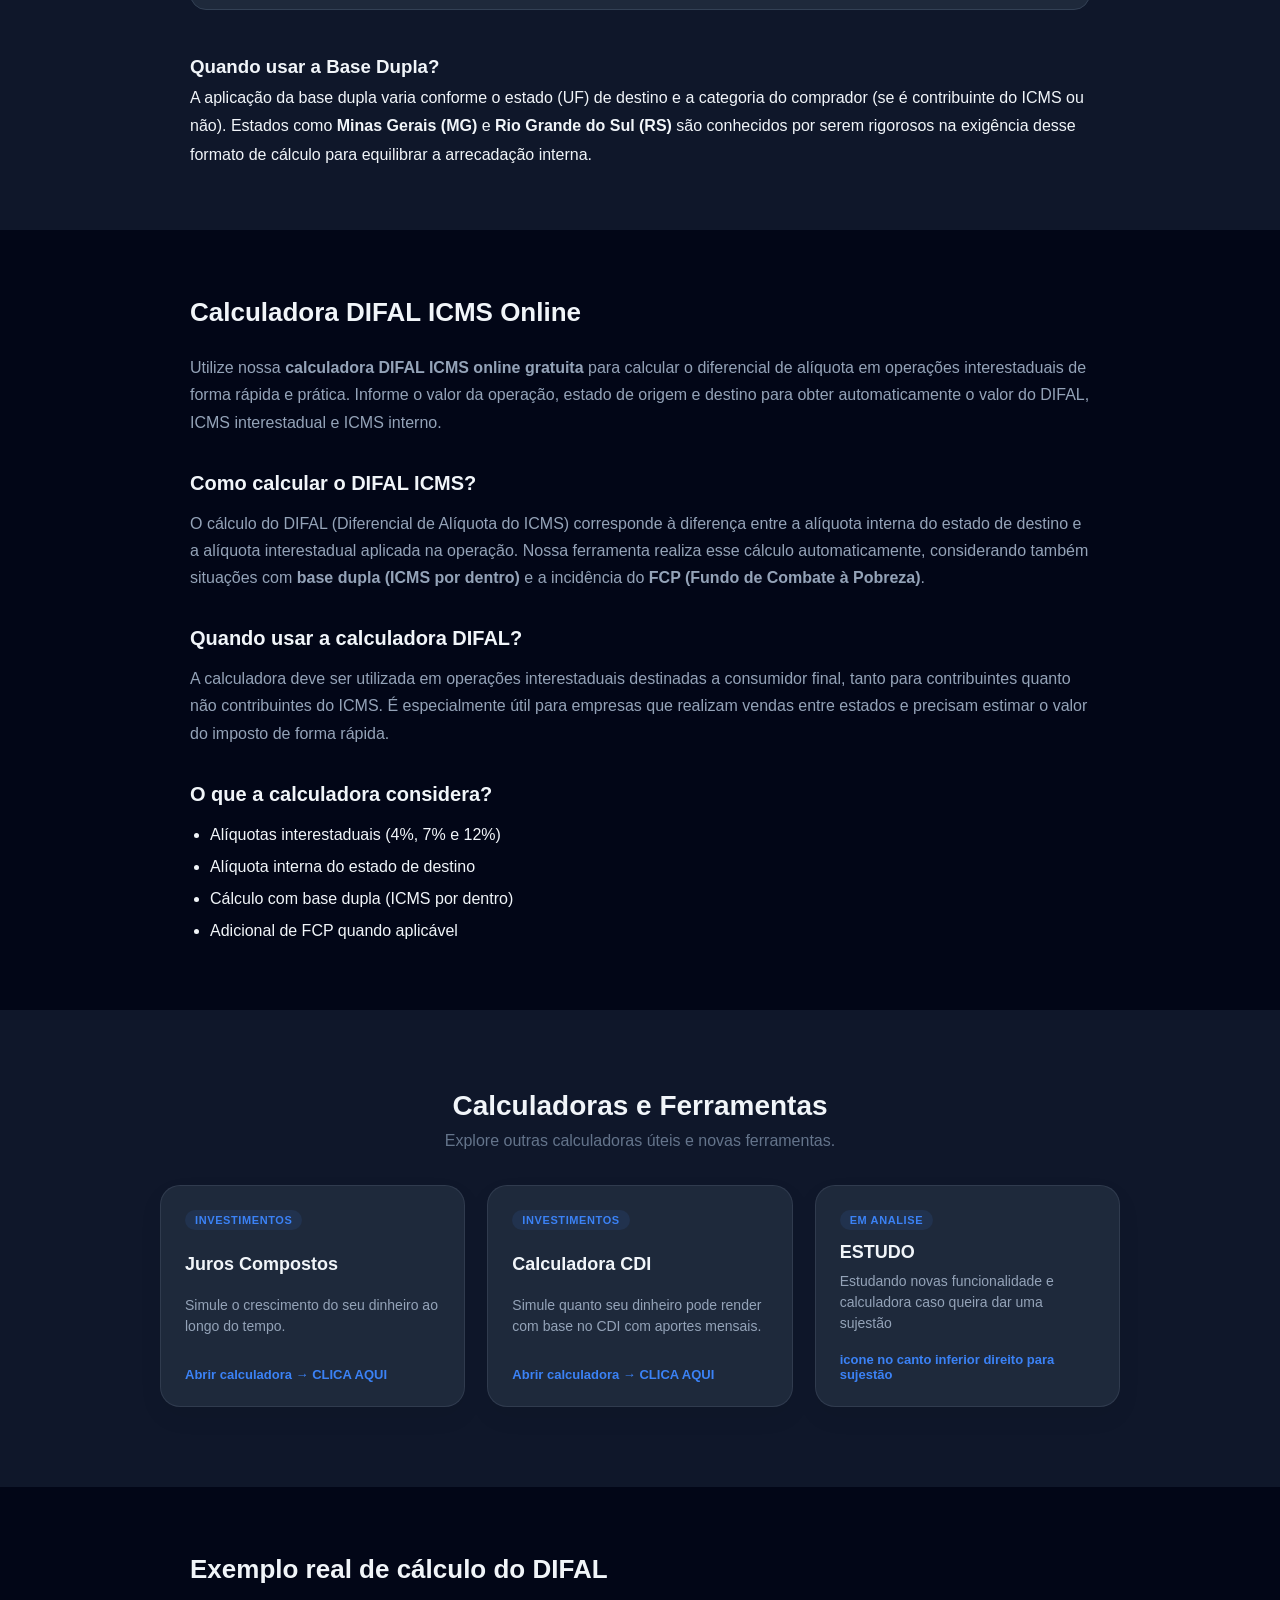
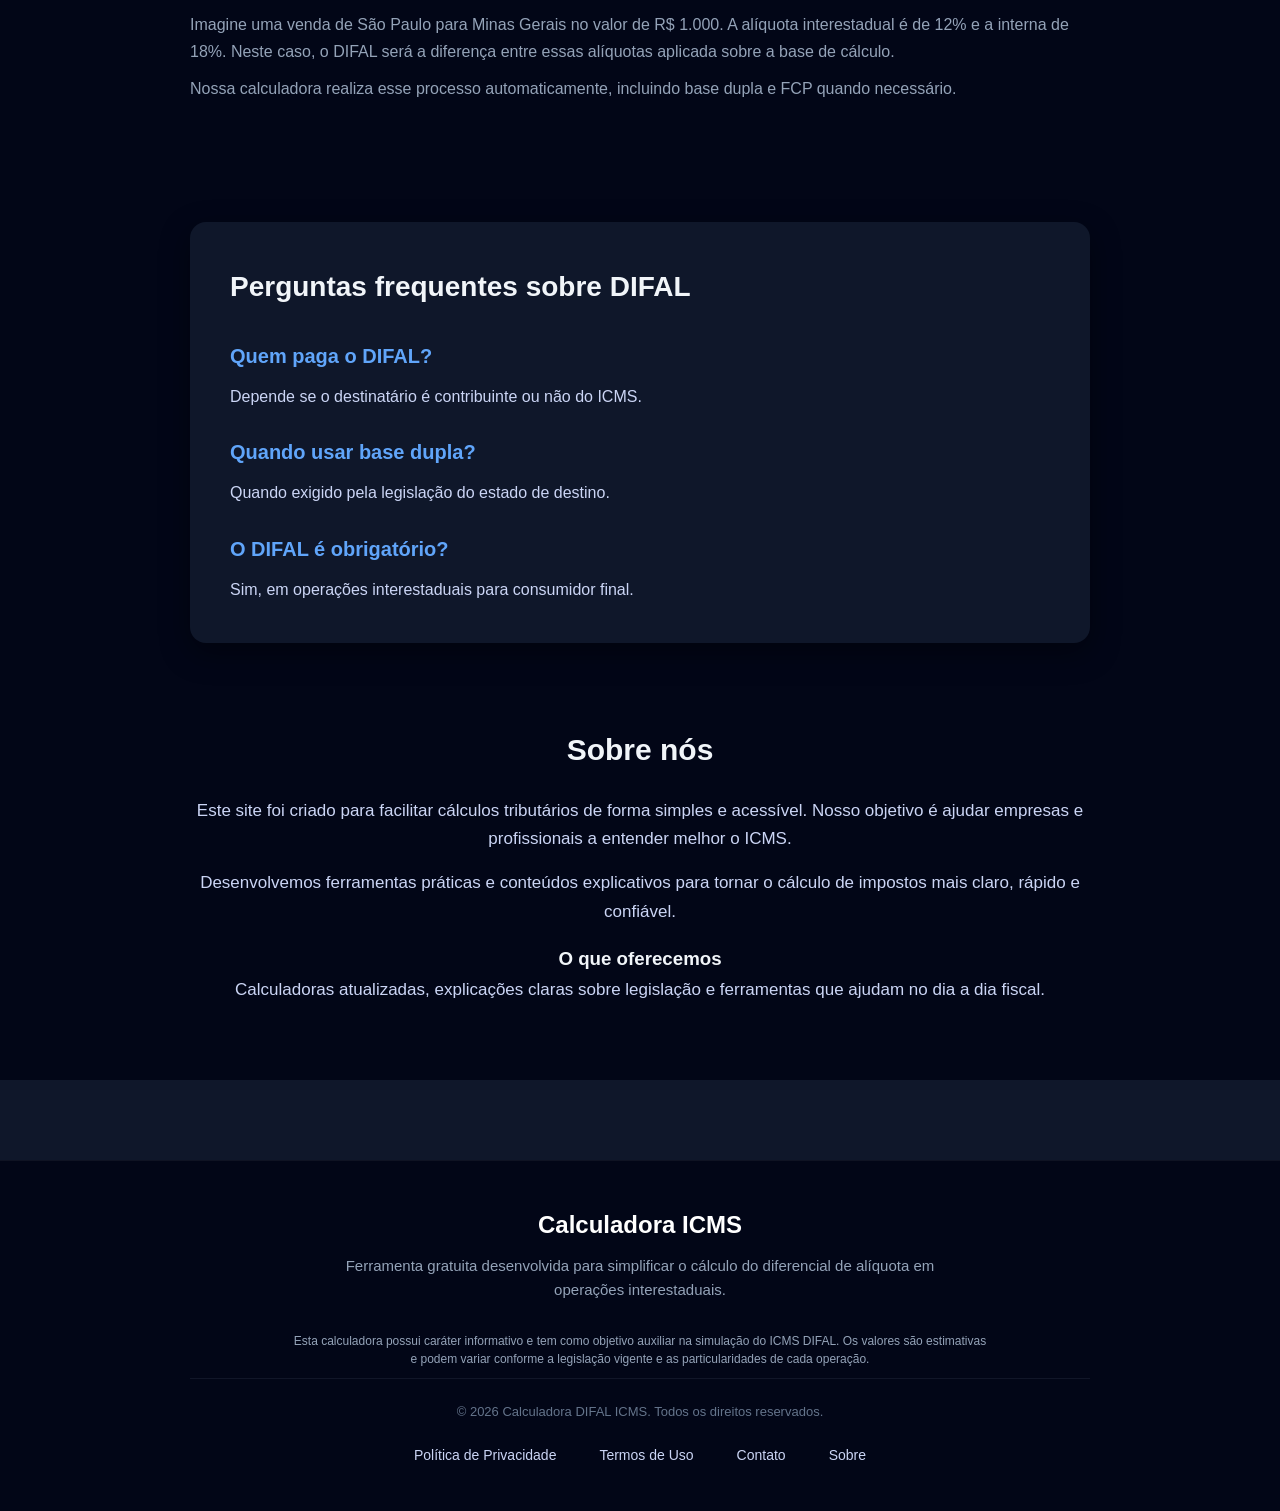
==== commit 569c77a4: "Update index.html" ====
--- a/index.html
+++ b/index.html
@@ -37,9 +37,6 @@
         
         <!-- MENU DESKTOP -->
         <nav class="menu-links">
-            <p class="atualizacao">
-            Última atualização: Maio de 2026
-            </p>
             <a href="#calculadora">Calculadora</a>
             <a href="#info">+ Calculadoras</a>
             <a href="#tabela">Tabela</a>
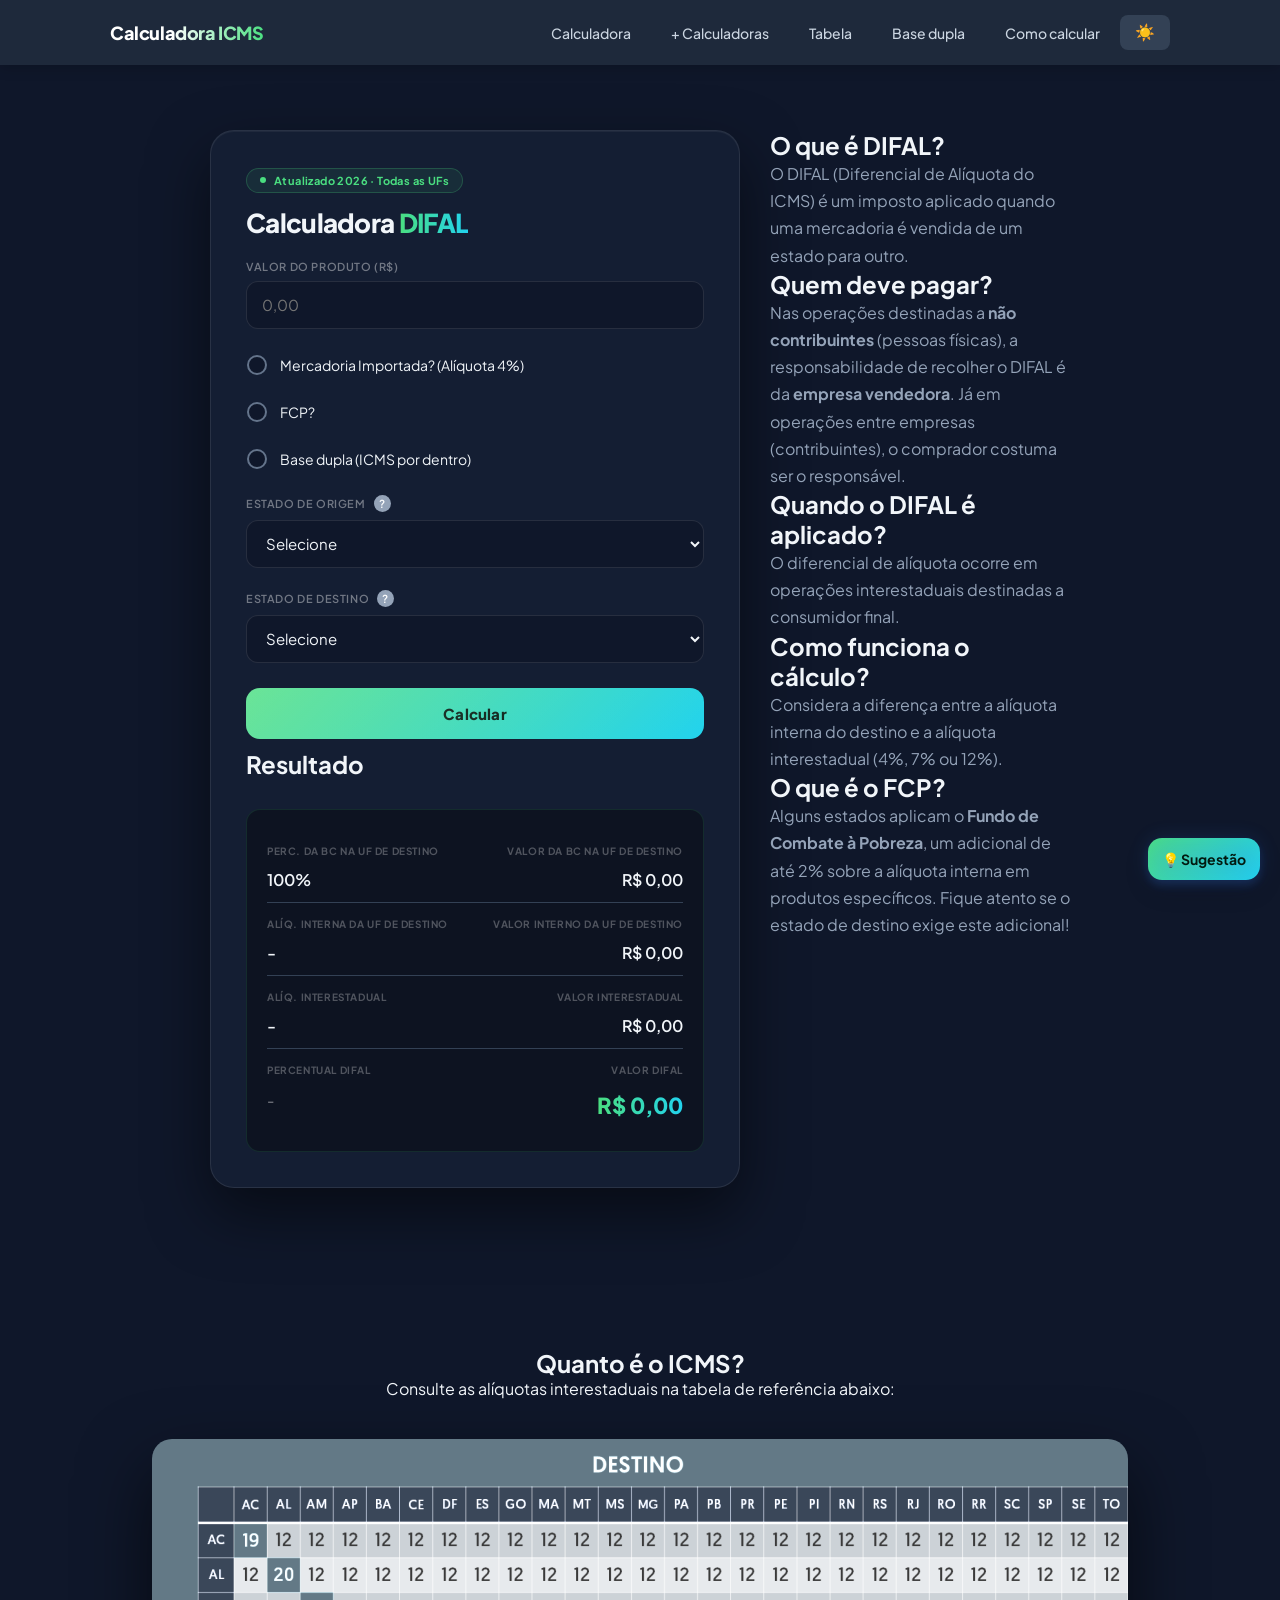
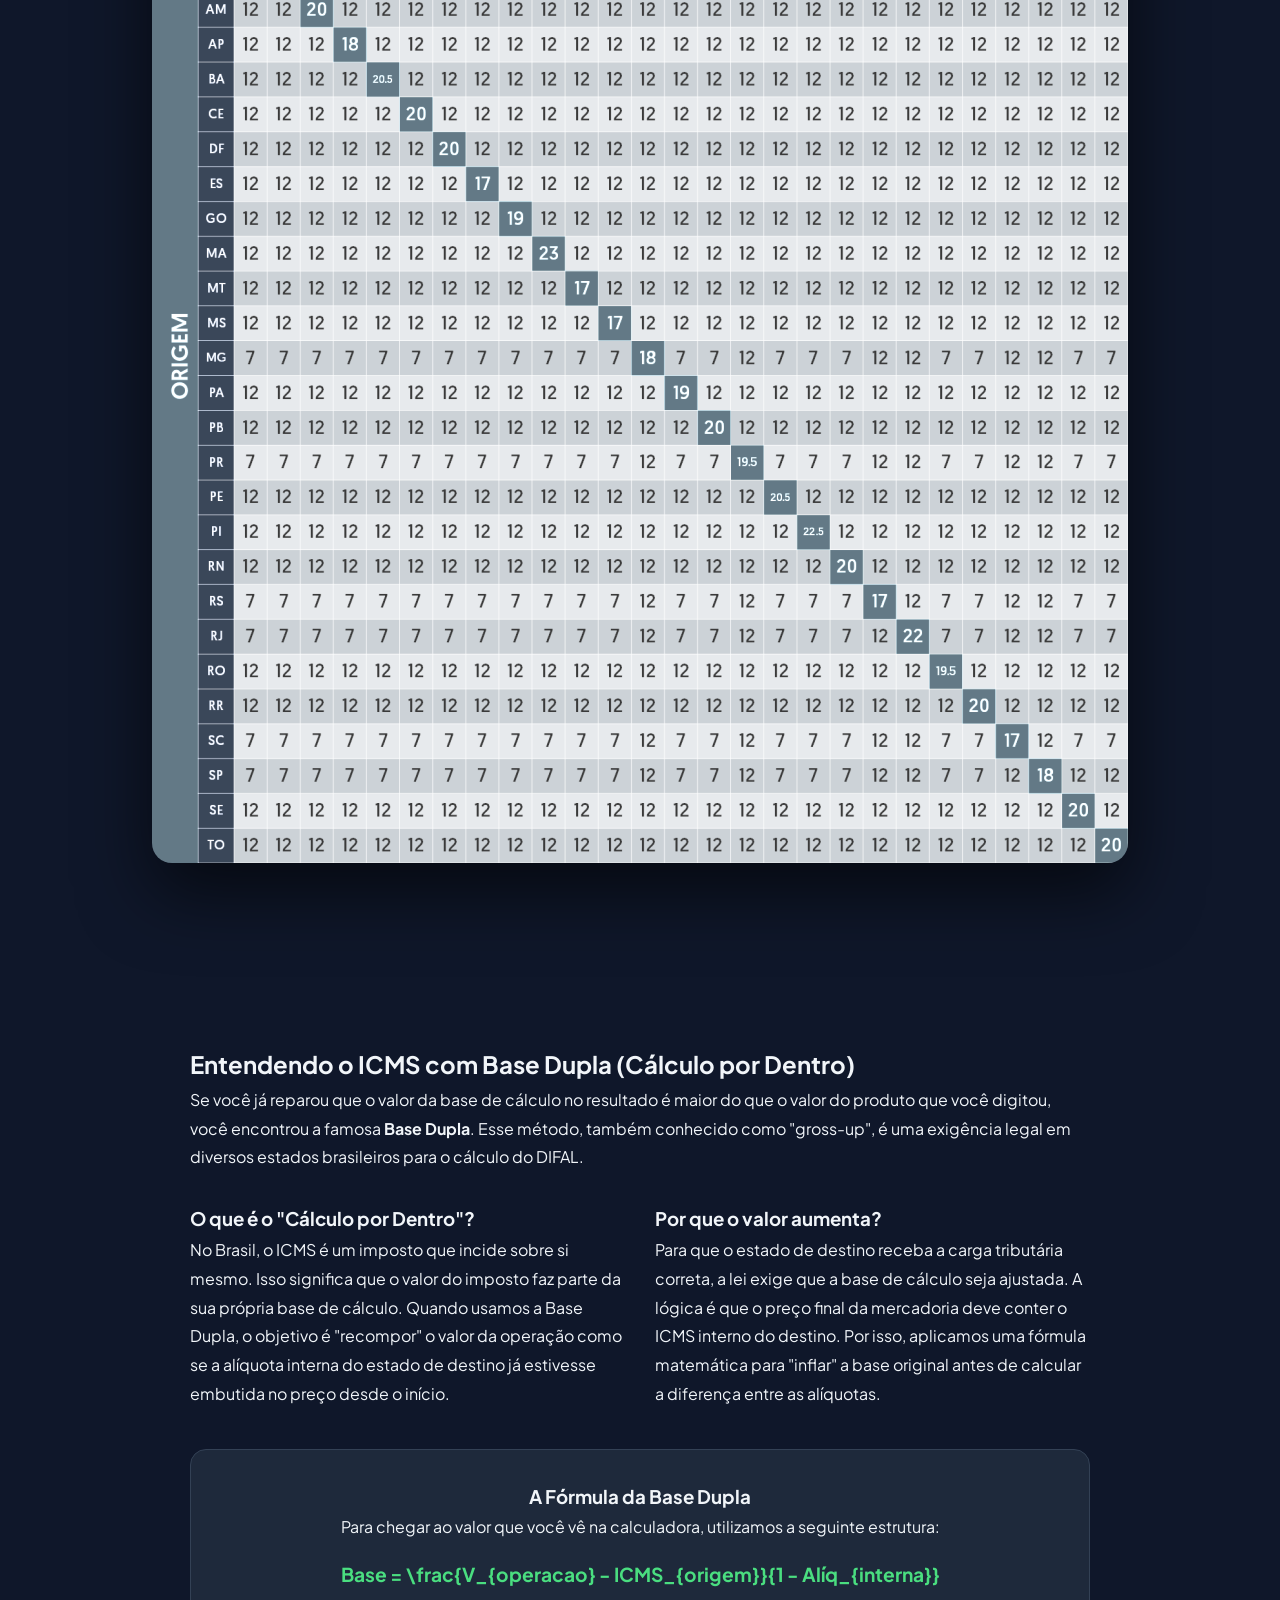
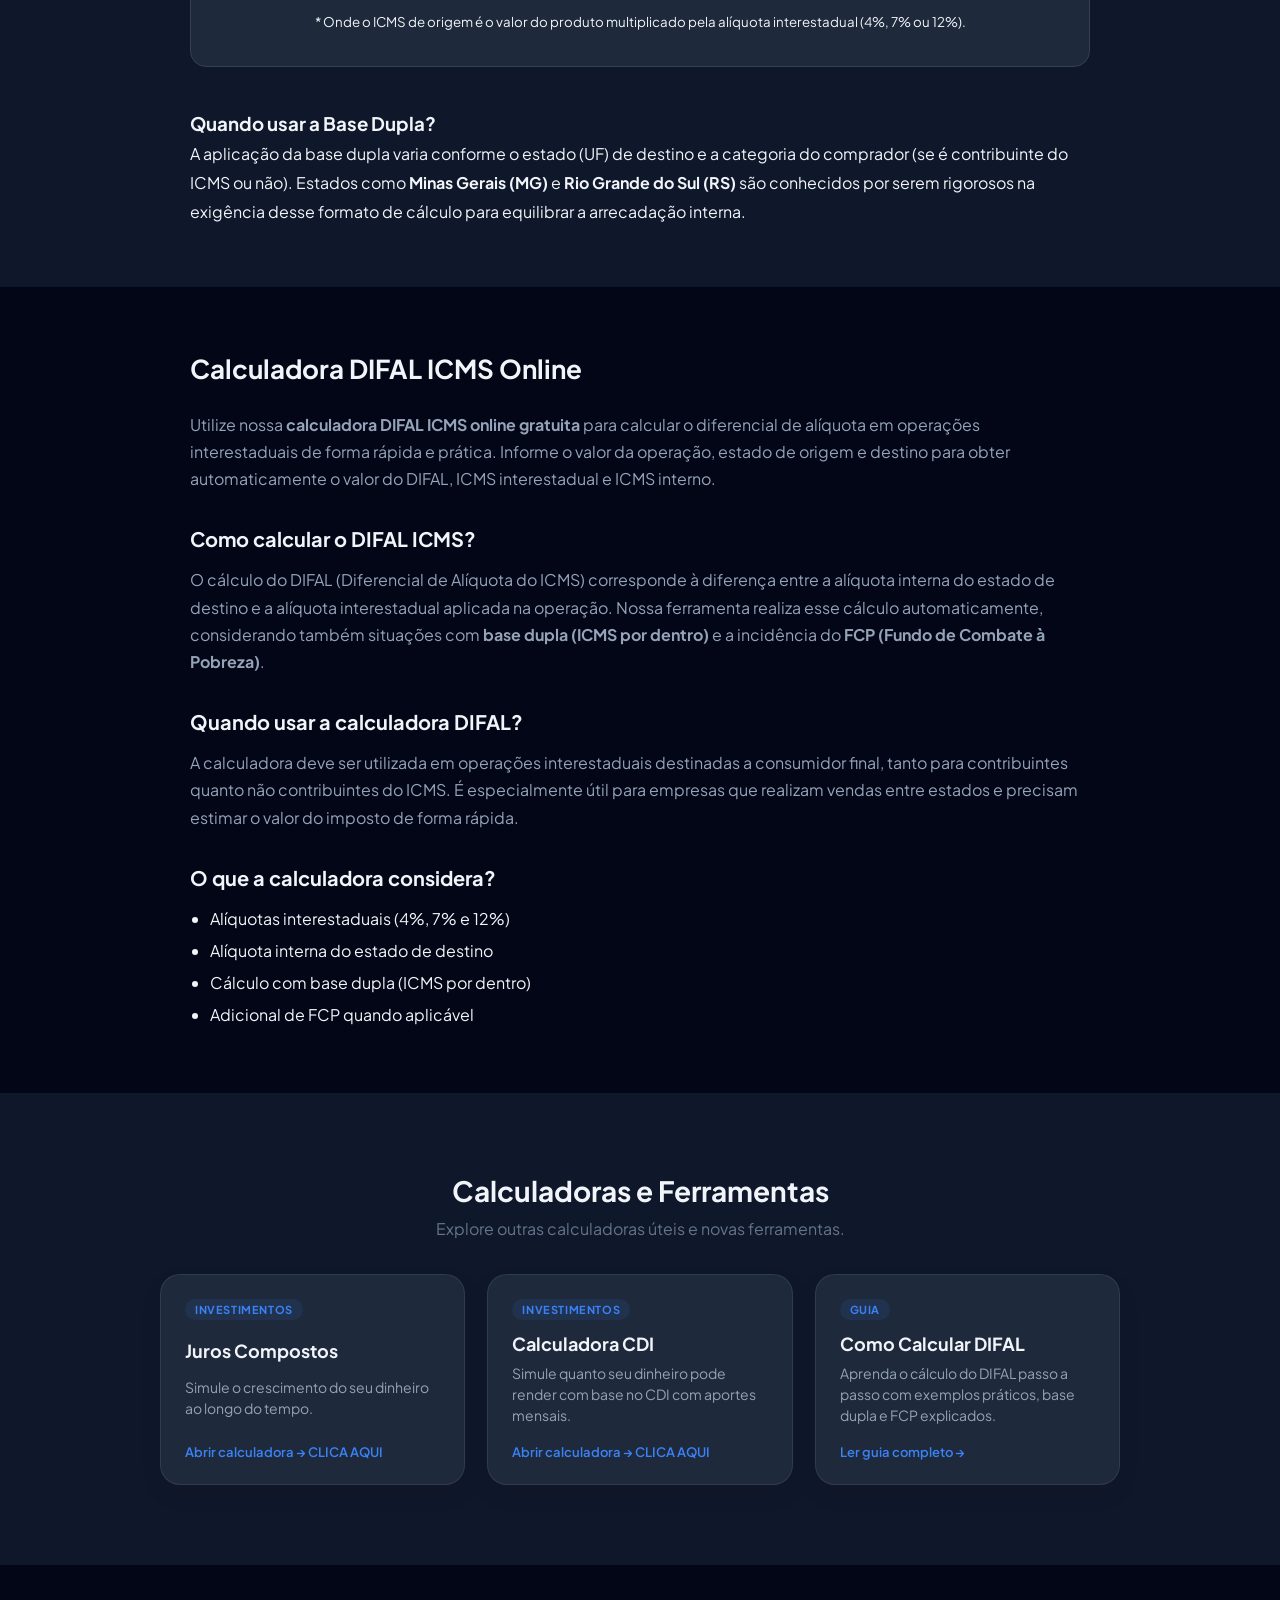
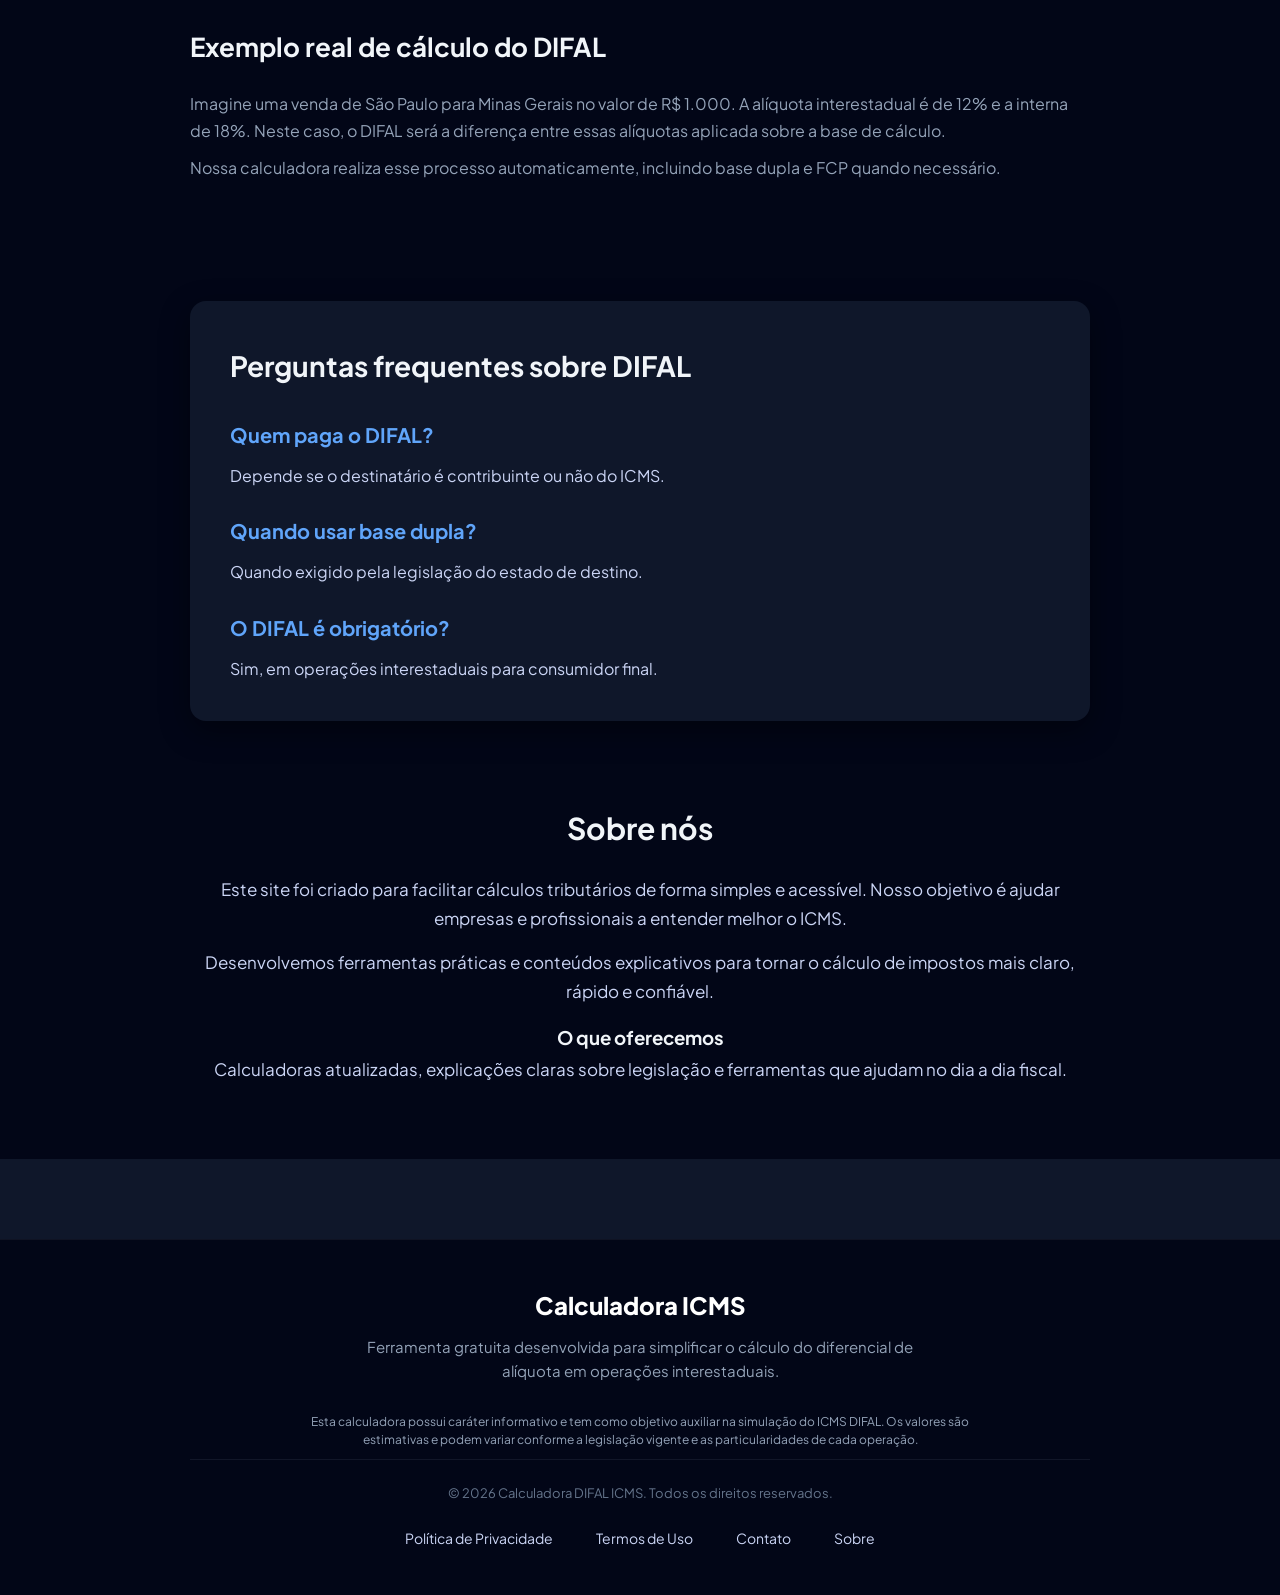
==== commit 4b6bcc3e: "melhoria site calculadora" ====
--- a/index.html
+++ b/index.html
@@ -6,9 +6,12 @@
     <link rel="icon" type="image/png" href="/favicon.png">
     <link rel="shortcut icon" href="/favicon.png">
     <meta name="robots" content="index, follow">
+    <link rel="preconnect" href="https://fonts.googleapis.com">
+    <link rel="preconnect" href="https://fonts.gstatic.com" crossorigin>
+    <link href="https://fonts.googleapis.com/css2?family=Plus+Jakarta+Sans:wght@400;500;600;700;800&display=swap" rel="stylesheet">
     <link rel="stylesheet" href="style.css">
     <link rel="canonical" href="https://calculadora-icms-difal.vercel.app/">
-    <meta property="og:image" content="URL_DA_IMAGEM">
+    <meta property="og:image" content="https://calculadora-icms-difal.vercel.app/tabela-icms.png">
     <meta name="google-adsense-account" content="ca-pub-2922037030125492">
     <meta name="description" content="Calcule o DIFAL ICMS online grátis em segundos. Ferramenta atualizada com base dupla, FCP e alíquotas interestaduais. Simples, rápido e confiável.">
     <meta name="keywords" content="ICMS DIFAL, calculadora DIFAL, diferencial de alíquota, ICMS interestadual">
@@ -76,7 +79,11 @@
         
         <div class="coluna-calculadora">
             <div class="card animar-entrada">
-                <h1>Calculadora DIFAL</h1>
+                <div class="hero-badge">
+                    <span class="hero-badge-dot"></span>
+                    Atualizado 2026 · Todas as UFs
+                </div>
+                <h1>Calculadora <span class="gradient-text">DIFAL</span></h1>
 
                 <div class="campo">
                     <label>Valor do produto (R$)</label>
@@ -335,11 +342,11 @@
             <span class="cta">Abrir calculadora → CLICA AQUI</span>
         </a>
 
-        <a href="#" class="card-link">
-            <span class="tag">EM ANALISE</span>
-            <h3>ESTUDO</h3>
-            <p>Estudando novas funcionalidade e calculadora caso queira dar uma sujestão</p>
-            <span class="cta">icone no canto inferior direito para sujestão</span>
+        <a href="como-calcular-difal.html" class="card-link">
+            <span class="tag">Guia</span>
+            <h3>Como Calcular DIFAL</h3>
+            <p>Aprenda o cálculo do DIFAL passo a passo com exemplos práticos, base dupla e FCP explicados.</p>
+            <span class="cta">Ler guia completo →</span>
         </a>
 
 
@@ -413,9 +420,6 @@
         </div>
         <div class="footer-bottom">
             <p>&copy; 2026 Calculadora DIFAL ICMS. Todos os direitos reservados.</p>
-            
-        </div>
-
         </div>
         <div class="footer-links">
             <a href="/politica-de-privacidade.html">Política de Privacidade</a>
@@ -431,7 +435,7 @@
 </div>
 <script src="script.js"></script>
 <!-- BOTÃO -->
-<div class="btn-sugestao" onclick="abrirSugestao()">💡 Sujestão</div>
+<div class="btn-sugestao" onclick="abrirSugestao()">💡 Sugestão</div>
 
 <!-- MODAL -->
 <div class="modal-sugestao" id="modalSugestao">
--- a/style.css
+++ b/style.css
@@ -1,6 +1,6 @@
 /* --- CONFIGURAÇÕES GERAIS E TRANSICÃO DE TEMA --- */
 body {
-    font-family: 'Segoe UI', Tahoma, Geneva, Verdana, sans-serif;
+    font-family: 'Plus Jakarta Sans', 'Segoe UI', sans-serif;
     margin: 0;
     transition: background 0.4s ease, color 0.4s ease;
     background: #f1f5f9;
@@ -78,7 +78,13 @@
     transition: 0.3s;
 }
 .menu nav a:hover { color: #3b82f6; }
-.logo { color: white; margin: 0; font-weight: 800; }
+.logo { 
+    color: white; 
+    margin: 0; 
+    font-weight: 800;
+    font-size: 18px;
+    letter-spacing: -0.4px;
+}
 
 .botaoTema {
     background: #334155;
@@ -129,7 +135,7 @@
     box-sizing: border-box; /* Garante padding correto */
 }
 
-.card h1 { margin-top: 0; font-size: 26px; letter-spacing: -0.5px; }
+.card h1 { margin-top: 0; font-size: 26px; letter-spacing: -0.7px; font-weight: 800; line-height: 1.2; }
 
 .campo { margin-top: 22px; width: 100%; }
 .campo label { 
@@ -137,7 +143,10 @@
     align-items: center; 
     margin-bottom: 8px; 
     font-weight: 600; 
-    font-size: 14px; 
+    font-size: 11px;
+    text-transform: uppercase;
+    letter-spacing: 0.6px;
+    color: #64748b;
 }
 
 /* TOOLTIP ESTILIZADO */
@@ -231,22 +240,32 @@
 /* BOTÃO CALCULAR */
 .botaoCalcular {
     width: 100%;
-    background: #4c7be8;
-    color: white;
+    background: linear-gradient(135deg, #4ade80 0%, #22d3ee 100%);
+    color: #021a10;
     border: none;
     padding: 16px;
-    border-radius: 12px;
+    border-radius: 14px;
     cursor: pointer;
     margin-top: 25px;
     margin-bottom: 10px;
-    font-weight: 700;
-    font-size: 16px;
+    font-weight: 800;
+    font-size: 15px;
+    letter-spacing: 0.2px;
+    font-family: 'Plus Jakarta Sans', sans-serif;
     transition: 0.3s;
-    animation: pulse 2.5s infinite;
+    position: relative;
+    overflow: hidden;
+}
+.botaoCalcular::after {
+    content: '';
+    position: absolute;
+    inset: 0;
+    background: linear-gradient(135deg, rgba(255,255,255,0.18), transparent);
+    pointer-events: none;
 }
 .botaoCalcular:hover { 
-    background: #2563eb; 
     transform: translateY(-2px);
+    box-shadow: 0 12px 30px rgba(74, 222, 128, 0.35);
     animation: none;
 }
 
@@ -260,7 +279,18 @@
 }
 .resultado-titulo { display: flex; justify-content: space-between; font-size: 11px; color: #64748b; margin-top: 15px; text-transform: uppercase; font-weight: 700; }
 .resultado-linha { display: flex; justify-content: space-between; padding: 12px 0; font-weight: 600; border-bottom: 1px solid #e2e8f0; }
-.destaque { color: #3b82f6; border-bottom: none; font-size: 22px; padding-top: 15px; }
+.destaque { 
+    border-bottom: none; 
+    font-size: 22px; 
+    padding-top: 15px;
+    font-weight: 800;
+}
+.destaque span:last-child {
+    background: linear-gradient(90deg, #4ade80, #22d3ee);
+    -webkit-background-clip: text;
+    -webkit-text-fill-color: transparent;
+    background-clip: text;
+}
 
 /* SEÇÃO TABELA E IMAGEM */
 .secao-tabela { padding: 80px 20px; text-align: center; background: #fff; width: 100%; display: flex; justify-content: center; }
@@ -290,12 +320,23 @@
 
 /* --- DARK MODE --- */
 body.dark { background: #0f172a; color: #f1f5f9; }
-body.dark .card { background: #1e293b; border-color: #334155; box-shadow: 0 25px 50px rgba(0,0,0,0.4); }
+body.dark .card { 
+    background: #141e33;
+    border: 1px solid rgba(255, 255, 255, 0.09); 
+    box-shadow: 0 25px 60px rgba(0,0,0,0.5), inset 0 1px 0 rgba(255,255,255,0.05);
+}
 body.dark .coluna-texto p { color: #94a3b8; }
 body.dark input, body.dark select { background: #0f172a; color: white; border-color: #334155; }
-body.dark .resultado { background: #020617; border-color: #334155; }
+body.dark select option { background: #1e293b; color: #f1f5f9; }
+body.dark .resultado { background: rgba(0,0,0,0.35); border: 1px solid rgba(74,222,128,0.12); border-radius: 14px; }
 body.dark .resultado-linha { border-color: #334155; }
-body.dark .destaque { color: #4ade80; }
+body.dark .destaque { color: inherit; }
+body.dark .destaque span:last-child {
+    background: linear-gradient(90deg, #4ade80, #22d3ee);
+    -webkit-background-clip: text;
+    -webkit-text-fill-color: transparent;
+    background-clip: text;
+}
 body.dark .secao-tabela { background: #0f172a; }
 body.dark .imagemTabela { box-shadow: 0 30px 70px rgba(0,0,0,0.6); }
 
@@ -1333,4 +1374,132 @@
     background: #38bdf8;
     color: #0f172a;
     transform: translateY(-2px);
-}+}
+/* ===== MODERN DESIGN OVERRIDES 2026 ===== */
+
+/* GRADIENT TEXT */
+.gradient-text {
+    background: linear-gradient(90deg, #4ade80, #22d3ee);
+    -webkit-background-clip: text;
+    -webkit-text-fill-color: transparent;
+    background-clip: text;
+}
+
+/* HERO BADGE */
+.hero-badge {
+    display: inline-flex;
+    align-items: center;
+    gap: 8px;
+    background: rgba(74, 222, 128, 0.08);
+    border: 1px solid rgba(74, 222, 128, 0.22);
+    color: #4ade80;
+    font-size: 11px;
+    font-weight: 700;
+    padding: 5px 13px;
+    border-radius: 999px;
+    margin-bottom: 14px;
+    letter-spacing: 0.4px;
+    width: fit-content;
+}
+
+.hero-badge-dot {
+    width: 6px;
+    height: 6px;
+    background: #4ade80;
+    border-radius: 50%;
+    display: inline-block;
+    animation: badgePulse 2s ease-in-out infinite;
+    flex-shrink: 0;
+}
+
+@keyframes badgePulse {
+    0%, 100% { opacity: 1; transform: scale(1); }
+    50% { opacity: 0.35; transform: scale(0.8); }
+}
+
+/* RESULTADO TITULO — uppercase labels */
+.resultado-titulo {
+    display: flex;
+    justify-content: space-between;
+    font-size: 10px;
+    color: #64748b;
+    margin-top: 15px;
+    text-transform: uppercase;
+    font-weight: 700;
+    letter-spacing: 0.6px;
+}
+
+/* DARK: campo labels */
+body.dark .campo label {
+    color: rgba(255,255,255,0.4);
+}
+
+/* DARK: resultado titulos */
+body.dark .resultado-titulo {
+    color: rgba(255,255,255,0.28);
+}
+
+/* DARK: destaque label (percentual DIFAL) */
+body.dark .destaque span:first-child {
+    color: rgba(255,255,255,0.45);
+    font-size: 14px;
+    font-weight: 500;
+    -webkit-text-fill-color: rgba(255,255,255,0.45);
+}
+
+/* DARK: inputs modernos */
+body.dark input:not([type="checkbox"]),
+body.dark select {
+    background: rgba(15, 23, 42, 0.9);
+    border: 1px solid rgba(255,255,255,0.1);
+    border-radius: 12px;
+    color: #f1f5f9;
+    font-family: 'Plus Jakarta Sans', sans-serif;
+    transition: 0.2s;
+}
+
+body.dark select option {
+    background: #1e293b;
+    color: #f1f5f9;
+}
+
+body.dark input:not([type="checkbox"]):focus,
+body.dark select:focus {
+    border-color: rgba(74,222,128,0.45);
+    background: rgba(15, 23, 42, 0.95);
+    box-shadow: 0 0 0 3px rgba(74,222,128,0.1);
+}
+
+/* MENU LINKS modernos */
+.menu-links a {
+    font-size: 13px;
+    font-weight: 500;
+}
+
+/* LOGO gradiente no menu */
+.menu .logo {
+    background: linear-gradient(90deg, #fff 40%, #4ade80);
+    -webkit-background-clip: text;
+    -webkit-text-fill-color: transparent;
+    background-clip: text;
+}
+
+/* CARD — light mode upgrade */
+.card {
+    padding: 35px;
+    border-radius: 24px;
+    background: white;
+    box-shadow: 0 20px 60px rgba(0,0,0,0.07), 0 5px 20px rgba(0,0,0,0.04);
+    border: 1px solid rgba(0,0,0,0.06);
+    width: 100%;
+    margin-bottom: 20px;
+    box-sizing: border-box;
+}
+
+/* BOTÃO SUGESTÃO — mais moderno */
+.btn-sugestao {
+    background: linear-gradient(135deg, #4ade80, #22d3ee);
+    color: #021a10;
+    font-weight: 700;
+    font-family: 'Plus Jakarta Sans', sans-serif;
+}
